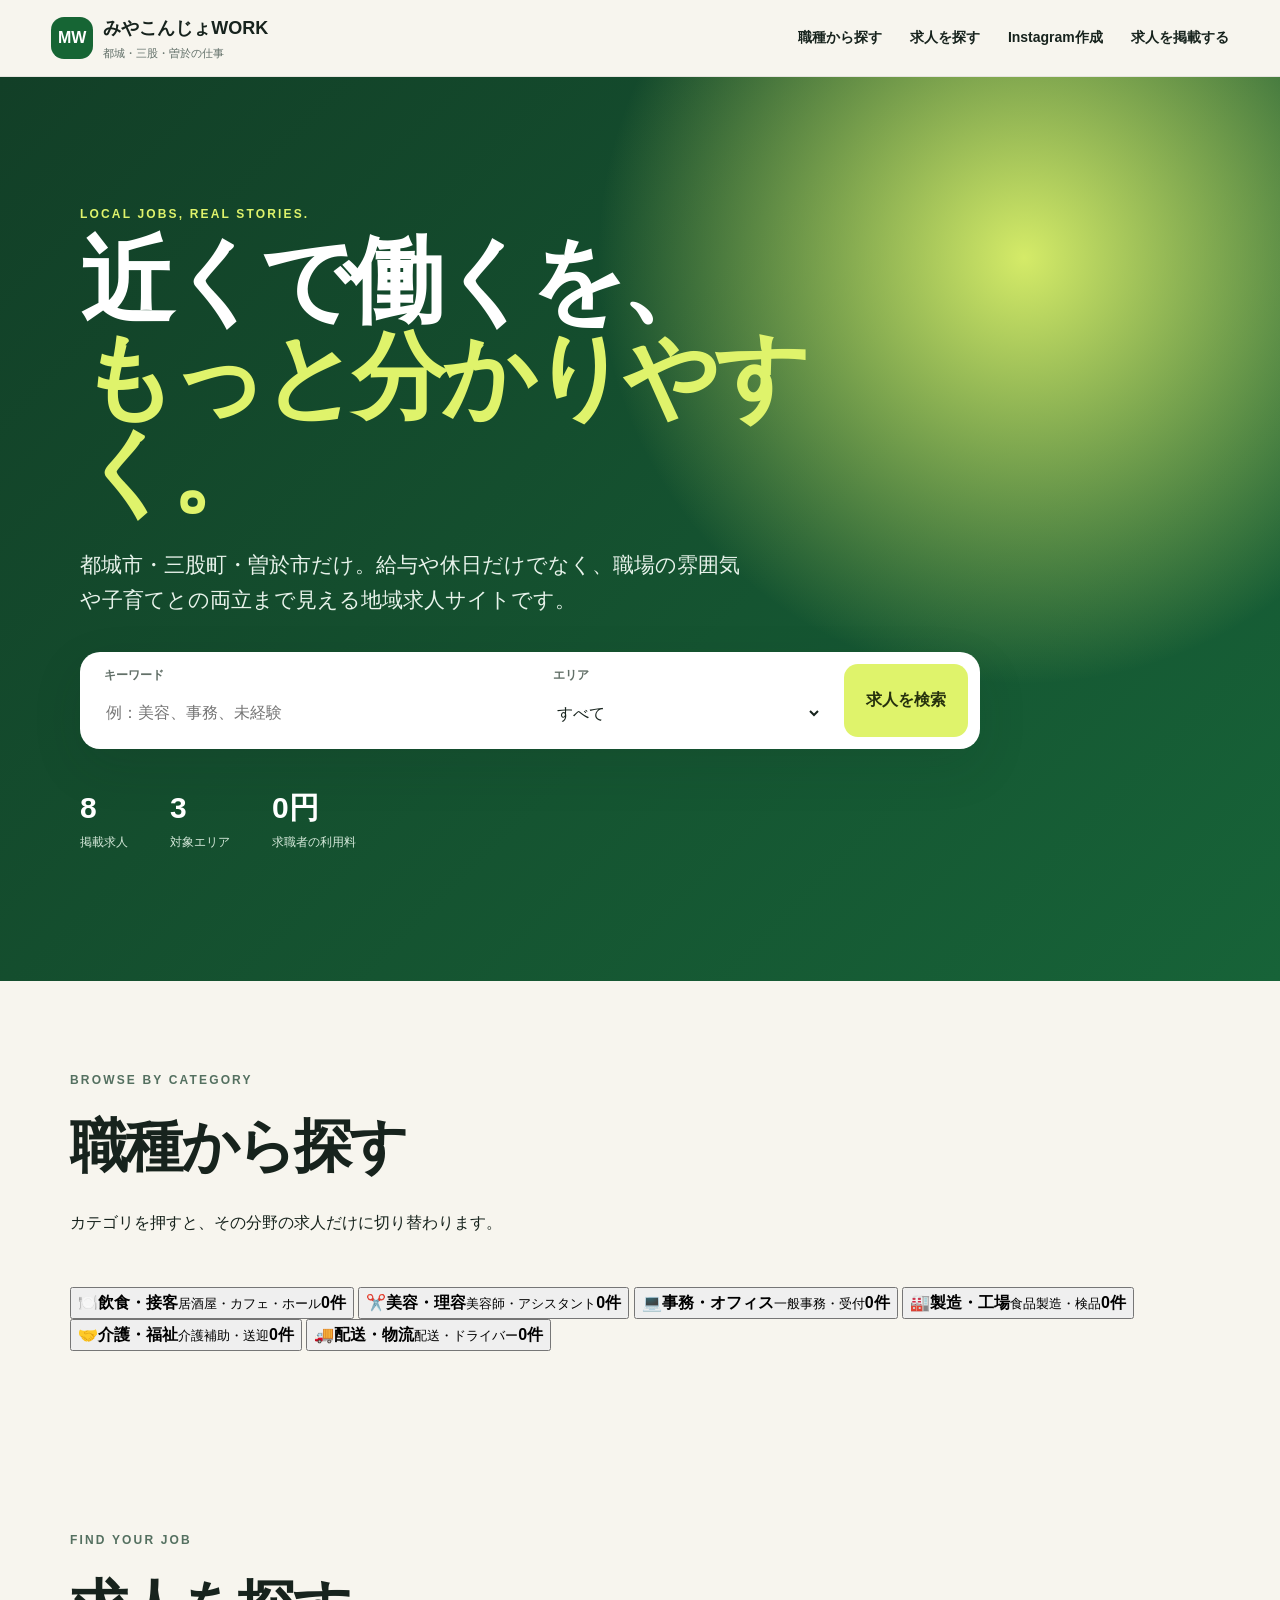
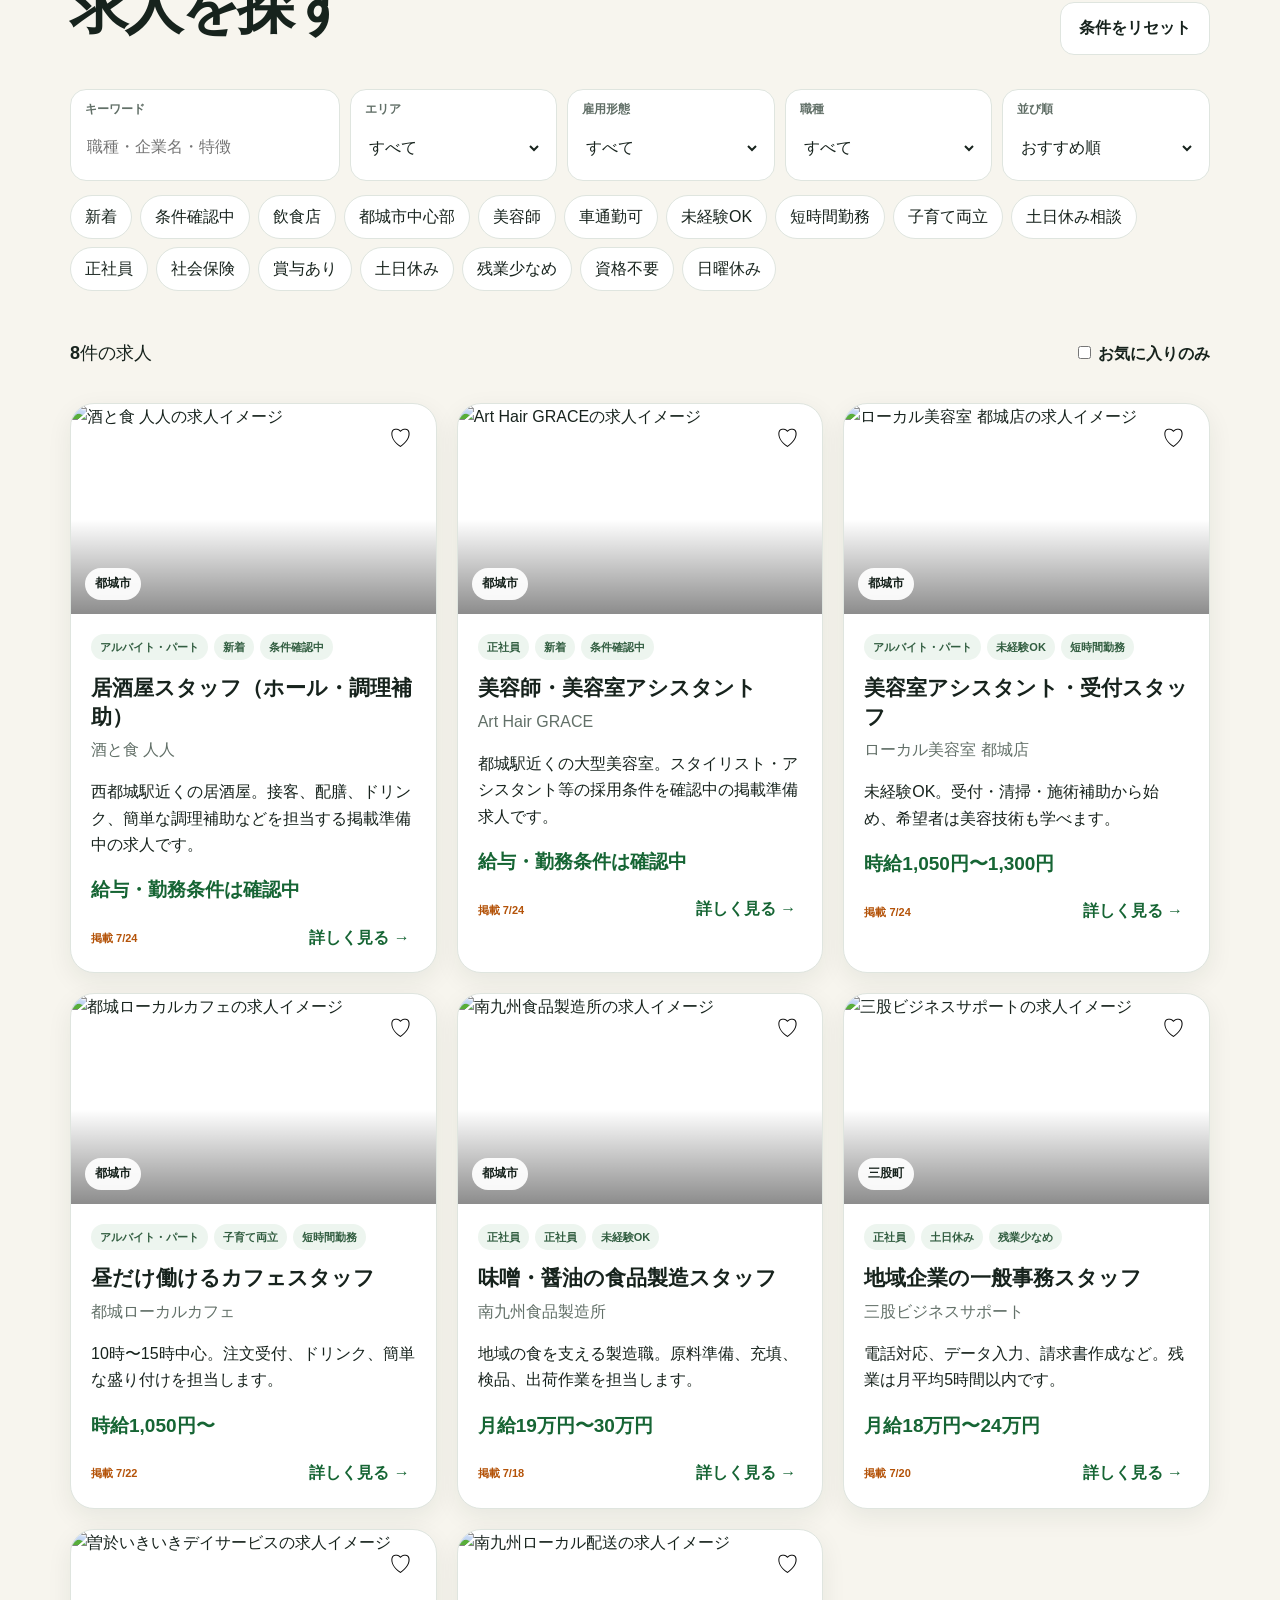
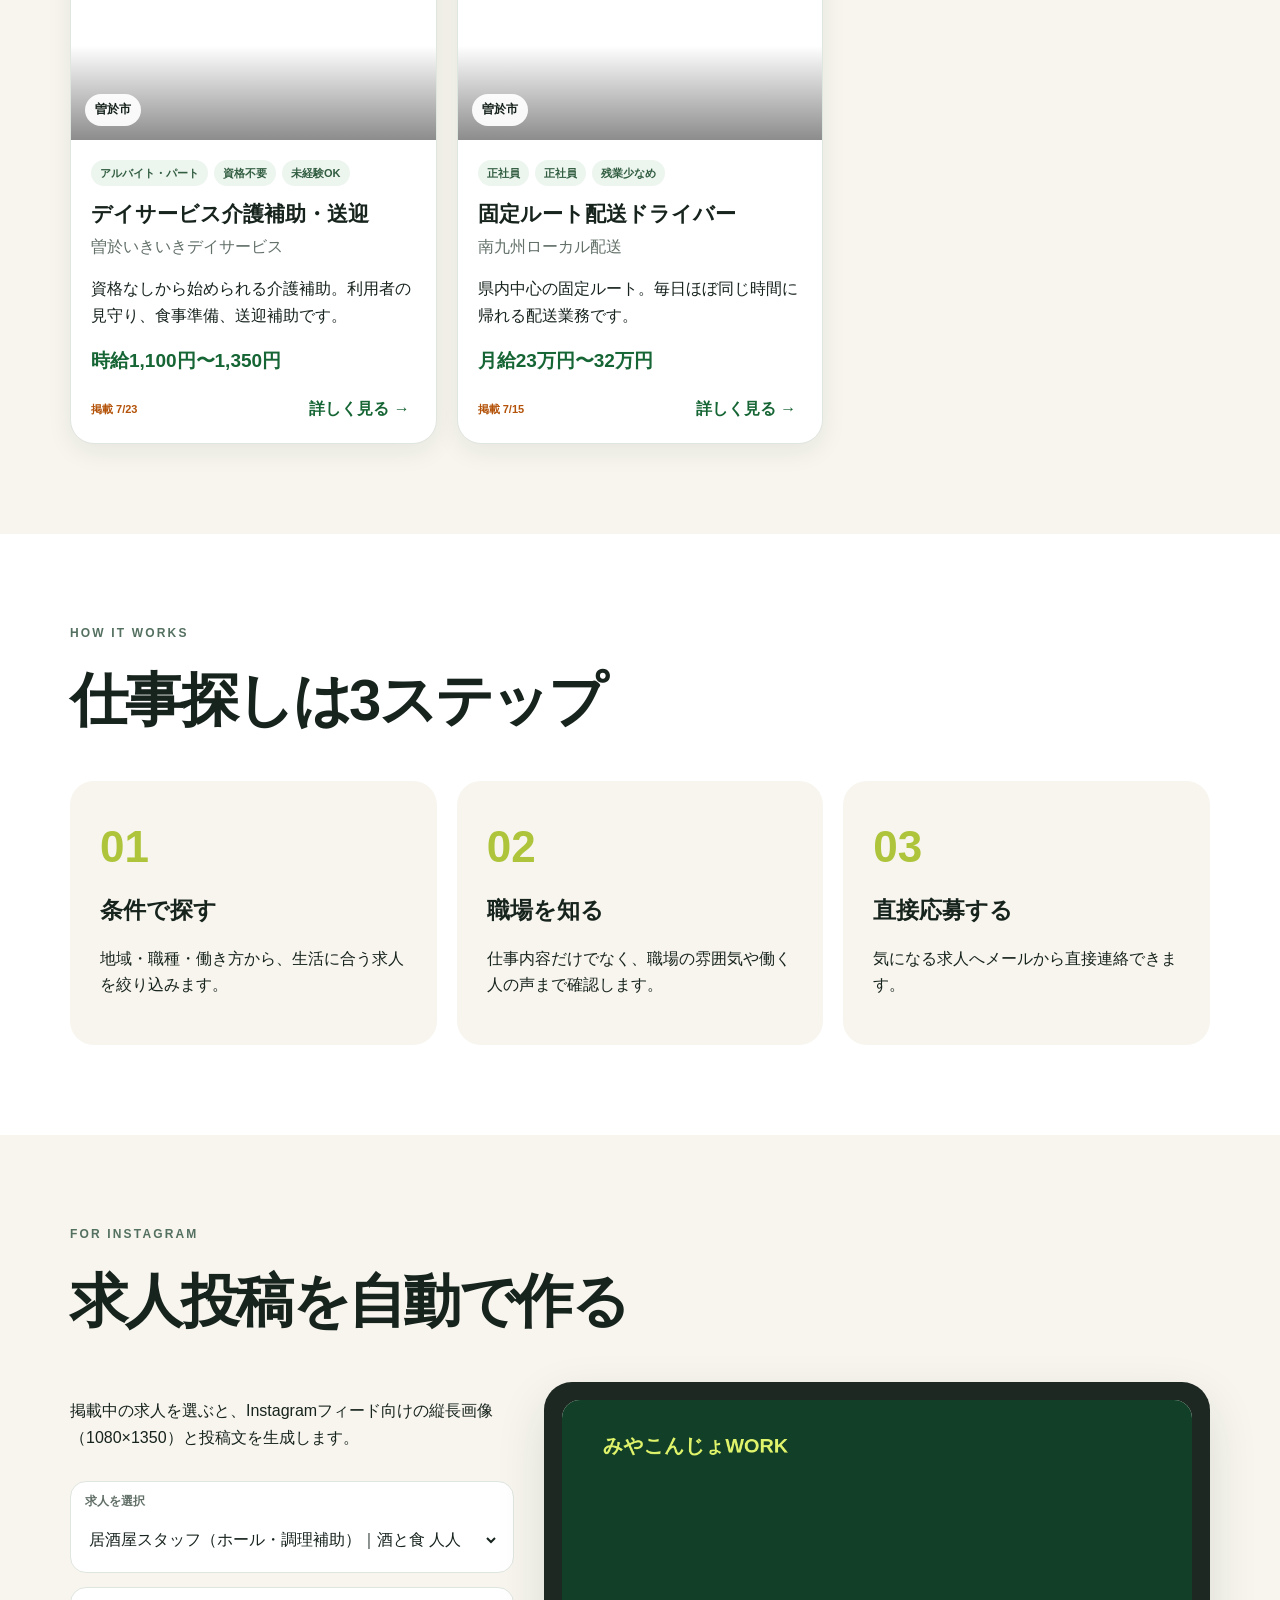
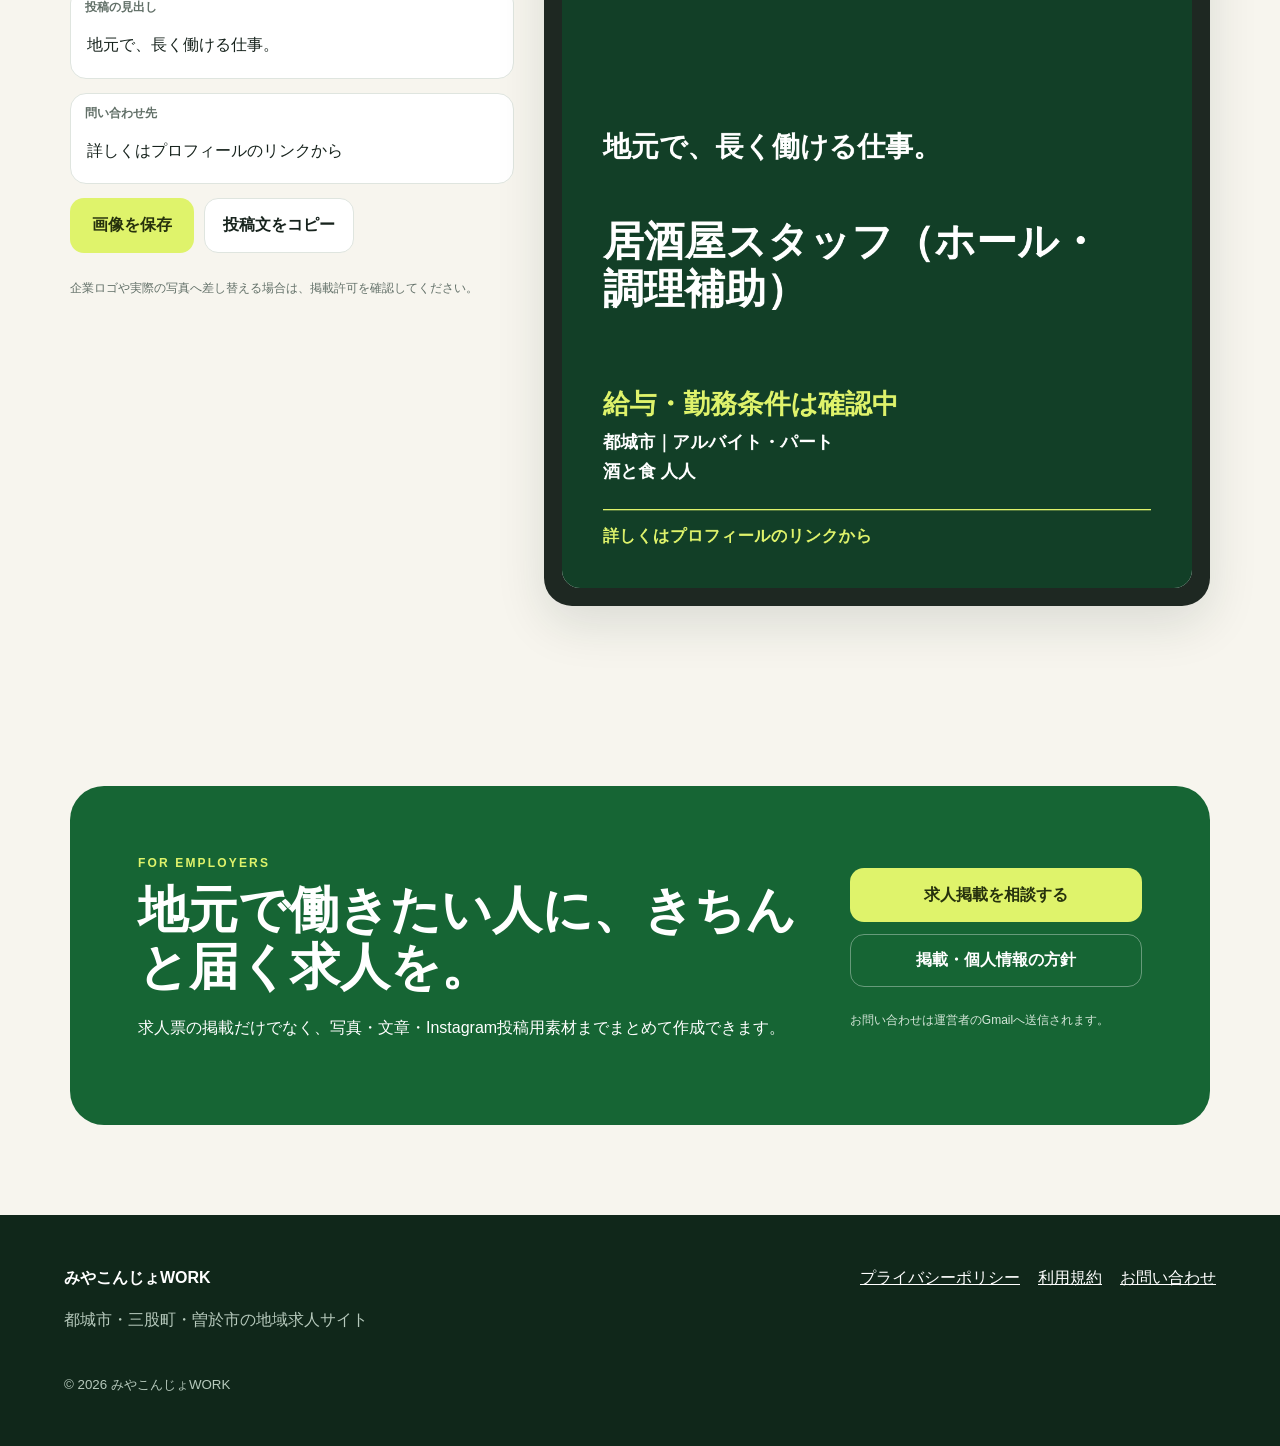
==== index.html @ 4464bd60 "職種別カテゴリ表示を追加" ====
<!doctype html>
<html lang="ja">
<head>
  <meta charset="utf-8">
  <meta name="viewport" content="width=device-width, initial-scale=1">
  <meta name="description" content="都城市・三股町・曽於市に特化した地域求人サイト。地元企業の仕事を、条件・雰囲気・働き方から探せます。">
  <title>みやこんじょWORK｜都城・三股・曽於の求人</title>
  <link rel="preconnect" href="https://images.unsplash.com">
  <link rel="stylesheet" href="style.css">
</head>
<body>
  <header class="site-header">
    <a class="brand" href="#top" aria-label="みやこんじょWORK ホーム"><span class="brand-mark">MW</span><span><strong>みやこんじょWORK</strong><small>都城・三股・曽於の仕事</small></span></a>
    <button class="nav-button" id="menuButton" aria-expanded="false" aria-controls="mainNav">メニュー</button>
    <nav id="mainNav" class="main-nav" aria-label="メインナビゲーション"><a href="#categories">職種から探す</a><a href="#jobs">求人を探す</a><a href="#instagram">Instagram作成</a><a href="#employers">求人を掲載する</a></nav>
  </header>

  <main id="top">
    <section class="hero"><div class="hero-inner"><p class="eyebrow">LOCAL JOBS, REAL STORIES.</p><h1>近くで働くを、<br><span>もっと分かりやすく。</span></h1><p class="hero-copy">都城市・三股町・曽於市だけ。給与や休日だけでなく、職場の雰囲気や子育てとの両立まで見える地域求人サイトです。</p><form class="hero-search" id="heroSearch"><label><span>キーワード</span><input id="heroKeyword" type="search" placeholder="例：美容、事務、未経験"></label><label><span>エリア</span><select id="heroArea"><option value="">すべて</option><option value="都城市">都城市</option><option value="三股町">三股町</option><option value="曽於市">曽於市</option></select></label><button type="submit">求人を検索</button></form><div class="hero-stats" aria-label="サイト情報"><div><strong id="jobCountHero">0</strong><span>掲載求人</span></div><div><strong>3</strong><span>対象エリア</span></div><div><strong>0円</strong><span>求職者の利用料</span></div></div></div></section>

    <section class="section category-section" id="categories">
      <div class="section-heading"><div><p class="eyebrow">BROWSE BY CATEGORY</p><h2>職種から探す</h2><p>カテゴリを押すと、その分野の求人だけに切り替わります。</p></div></div>
      <div class="category-grid" id="categoryCards">
        <button class="category-card" data-category="飲食・接客"><span class="category-icon">🍽️</span><strong>飲食・接客</strong><small>居酒屋・カフェ・ホール</small><b id="count-food">0件</b></button>
        <button class="category-card" data-category="美容・理容"><span class="category-icon">✂️</span><strong>美容・理容</strong><small>美容師・アシスタント</small><b id="count-beauty">0件</b></button>
        <button class="category-card" data-category="事務・オフィス"><span class="category-icon">💻</span><strong>事務・オフィス</strong><small>一般事務・受付</small><b id="count-office">0件</b></button>
        <button class="category-card" data-category="製造・工場"><span class="category-icon">🏭</span><strong>製造・工場</strong><small>食品製造・検品</small><b id="count-factory">0件</b></button>
        <button class="category-card" data-category="介護・福祉"><span class="category-icon">🤝</span><strong>介護・福祉</strong><small>介護補助・送迎</small><b id="count-care">0件</b></button>
        <button class="category-card" data-category="配送・物流"><span class="category-icon">🚚</span><strong>配送・物流</strong><small>配送・ドライバー</small><b id="count-delivery">0件</b></button>
      </div>
    </section>

    <section class="section jobs-section" id="jobs"><div class="section-heading"><div><p class="eyebrow">FIND YOUR JOB</p><h2>求人を探す</h2></div><button class="ghost-button" id="resetFilters">条件をリセット</button></div><div class="filters" aria-label="求人検索条件"><label><span>キーワード</span><input id="keywordFilter" type="search" placeholder="職種・企業名・特徴"></label><label><span>エリア</span><select id="areaFilter"><option value="">すべて</option><option>都城市</option><option>三股町</option><option>曽於市</option></select></label><label><span>雇用形態</span><select id="typeFilter"><option value="">すべて</option><option>正社員</option><option>アルバイト・パート</option><option>業務委託</option></select></label><label><span>職種</span><select id="categoryFilter"><option value="">すべて</option></select></label><label><span>並び順</span><select id="sortFilter"><option value="recommended">おすすめ順</option><option value="new">新着順</option><option value="salary">給与が高い順</option></select></label></div><div class="quick-filters" id="quickFilters" aria-label="特徴で絞り込む"></div><div class="result-bar"><p><strong id="resultCount">0</strong>件の求人</p><label class="favorite-only"><input id="favoriteOnly" type="checkbox"> お気に入りのみ</label></div><div class="job-grid" id="jobList"></div><div class="empty-state" id="emptyState" hidden><h3>条件に合う求人がありません</h3><p>条件を減らして、もう一度検索してください。</p></div></section>

    <section class="section guide-section" id="guide"><div class="section-heading"><div><p class="eyebrow">HOW IT WORKS</p><h2>仕事探しは3ステップ</h2></div></div><div class="steps"><article><span>01</span><h3>条件で探す</h3><p>地域・職種・働き方から、生活に合う求人を絞り込みます。</p></article><article><span>02</span><h3>職場を知る</h3><p>仕事内容だけでなく、職場の雰囲気や働く人の声まで確認します。</p></article><article><span>03</span><h3>直接応募する</h3><p>気になる求人へメールから直接連絡できます。</p></article></div></section>

    <section class="section instagram-section" id="instagram"><div class="section-heading"><div><p class="eyebrow">FOR INSTAGRAM</p><h2>求人投稿を自動で作る</h2></div></div><div class="instagram-app"><div class="instagram-controls"><p>掲載中の求人を選ぶと、Instagramフィード向けの縦長画像（1080×1350）と投稿文を生成します。</p><label><span>求人を選択</span><select id="instagramJob"></select></label><label><span>投稿の見出し</span><input id="instagramHeadline" maxlength="34" value="地元で、長く働ける仕事。"></label><label><span>問い合わせ先</span><input id="instagramContact" maxlength="40" value="詳しくはプロフィールのリンクから"></label><div class="button-row"><button id="downloadInstagram" class="primary-button">画像を保存</button><button id="copyCaption" class="secondary-button">投稿文をコピー</button></div><p class="small-note">企業ロゴや実際の写真へ差し替える場合は、掲載許可を確認してください。</p></div><div class="instagram-preview-wrap"><canvas id="instagramCanvas" width="1080" height="1350" aria-label="Instagram投稿画像のプレビュー"></canvas></div></div></section>

    <section class="section employer-section" id="employers"><div class="employer-card"><div><p class="eyebrow">FOR EMPLOYERS</p><h2>地元で働きたい人に、きちんと届く求人を。</h2><p>求人票の掲載だけでなく、写真・文章・Instagram投稿用素材までまとめて作成できます。</p></div><div class="employer-actions"><a class="primary-button" href="mailto:yosuke8110@gmail.com?subject=%E6%B1%82%E4%BA%BA%E6%8E%B2%E8%BC%89%E3%81%AB%E3%81%A4%E3%81%84%E3%81%A6">求人掲載を相談する</a><a class="secondary-button" href="privacy.html">掲載・個人情報の方針</a><p class="small-note">お問い合わせは運営者のGmailへ送信されます。</p></div></div></section>
  </main>

  <footer class="site-footer"><div><strong>みやこんじょWORK</strong><p>都城市・三股町・曽於市の地域求人サイト</p></div><nav><a href="privacy.html">プライバシーポリシー</a><a href="terms.html">利用規約</a><a href="mailto:yosuke8110@gmail.com">お問い合わせ</a></nav><small>© 2026 みやこんじょWORK</small></footer>
  <dialog id="jobDialog" class="job-dialog"><div id="jobDialogContent"></div><button id="closeDialog" class="dialog-close" aria-label="閉じる">×</button></dialog><div class="toast" id="toast" role="status" aria-live="polite"></div>
  <script src="script.js"></script><script src="contact.js"></script><script src="categories.js"></script>
</body>
</html>
---- style.css ----
:root{--ink:#17231d;--muted:#627068;--green:#166534;--lime:#dff36b;--cream:#f7f5ee;--white:#fff;--line:#dfe5df;--shadow:0 18px 50px rgba(20,45,32,.12);--radius:24px}*{box-sizing:border-box}html{scroll-behavior:smooth}body{margin:0;font-family:-apple-system,BlinkMacSystemFont,"Hiragino Kaku Gothic ProN","Yu Gothic",Meiryo,sans-serif;color:var(--ink);background:var(--cream);line-height:1.65}button,input,select{font:inherit}button,a{touch-action:manipulation}.site-header{position:sticky;top:0;z-index:50;display:flex;align-items:center;justify-content:space-between;padding:14px clamp(18px,4vw,52px);background:rgba(247,245,238,.94);backdrop-filter:blur(14px);border-bottom:1px solid rgba(23,35,29,.08)}.brand{display:flex;gap:10px;align-items:center;color:var(--ink);text-decoration:none}.brand-mark{display:grid;place-items:center;width:42px;height:42px;border-radius:13px;background:var(--green);color:#fff;font-weight:900}.brand strong,.brand small{display:block}.brand strong{font-size:18px}.brand small{font-size:11px;color:var(--muted)}.main-nav{display:flex;gap:28px}.main-nav a{color:var(--ink);font-size:14px;font-weight:800;text-decoration:none}.nav-button{display:none;border:1px solid var(--line);border-radius:12px;background:#fff;padding:8px 12px}.hero{background:radial-gradient(circle at 80% 20%,rgba(223,243,107,.95),transparent 34%),linear-gradient(135deg,#123f27,#176338);color:#fff;padding:clamp(68px,10vw,132px) 20px}.hero-inner{max-width:1120px;margin:auto}.eyebrow{margin:0 0 8px;font-size:12px;font-weight:900;letter-spacing:.18em;color:#547060}.hero .eyebrow{color:var(--lime)}.hero h1{max-width:820px;margin:0;font-size:clamp(44px,8vw,94px);line-height:1.02;letter-spacing:-.055em}.hero h1 span{color:var(--lime)}.hero-copy{max-width:680px;margin:28px 0 34px;font-size:clamp(16px,2vw,21px);color:#e8f3eb}.hero-search{display:grid;grid-template-columns:1.2fr .8fr auto;gap:10px;max-width:900px;padding:12px;background:#fff;border-radius:20px;box-shadow:var(--shadow)}label span{display:block;margin-bottom:6px;font-size:12px;font-weight:900;color:var(--muted)}.hero-search label{padding:2px 12px}.hero-search input,.hero-search select,.filters input,.filters select,.instagram-controls input,.instagram-controls select{width:100%;min-height:44px;border:0;background:transparent;color:var(--ink);outline:none}.hero-search button,.primary-button{display:inline-flex;align-items:center;justify-content:center;border:0;border-radius:14px;background:var(--lime);color:#26310d;padding:14px 22px;font-weight:900;text-decoration:none;cursor:pointer}.hero-stats{display:flex;gap:42px;margin-top:34px}.hero-stats div{display:flex;flex-direction:column}.hero-stats strong{font-size:30px}.hero-stats span{font-size:12px;color:#d5e9da}.section{max-width:1180px;margin:auto;padding:90px 20px}.section-heading{display:flex;align-items:end;justify-content:space-between;gap:20px;margin-bottom:34px}.section-heading h2{margin:0;font-size:clamp(34px,5vw,58px);letter-spacing:-.045em}.ghost-button,.secondary-button{display:inline-flex;align-items:center;justify-content:center;border:1px solid var(--line);border-radius:14px;background:#fff;color:var(--ink);padding:12px 18px;font-weight:800;text-decoration:none;cursor:pointer}.filters{display:grid;grid-template-columns:1.3fr repeat(4,1fr);gap:10px;margin-bottom:14px}.filters label,.instagram-controls label{background:#fff;border:1px solid var(--line);border-radius:16px;padding:10px 14px}.quick-filters{display:flex;flex-wrap:wrap;gap:8px;margin-bottom:30px}.chip{border:1px solid var(--line);border-radius:999px;background:#fff;padding:8px 14px;color:var(--ink);cursor:pointer}.chip.active{background:var(--green);border-color:var(--green);color:#fff}.result-bar{display:flex;justify-content:space-between;align-items:center;margin:16px 0}.result-bar p{font-size:18px}.favorite-only{font-weight:700}.job-grid{display:grid;grid-template-columns:repeat(3,minmax(0,1fr));gap:20px}.job-card{overflow:hidden;background:#fff;border:1px solid var(--line);border-radius:var(--radius);box-shadow:0 8px 26px rgba(20,45,32,.07);transition:transform .2s ease,box-shadow .2s ease}.job-card:hover{transform:translateY(-4px);box-shadow:var(--shadow)}.job-card-image{position:relative;height:210px;overflow:hidden}.job-card-image img{width:100%;height:100%;object-fit:cover}.job-card-image::after{content:"";position:absolute;inset:0;background:linear-gradient(transparent 55%,rgba(0,0,0,.45))}.area-badge{position:absolute;left:14px;bottom:14px;z-index:2;background:rgba(255,255,255,.93);border-radius:999px;padding:6px 10px;font-size:12px;font-weight:900}.favorite-button{position:absolute;right:14px;top:14px;z-index:2;display:grid;place-items:center;width:42px;height:42px;border:0;border-radius:50%;background:#fff;font-size:23px;cursor:pointer}.favorite-button.active{color:#dc2626}.job-card-body{padding:20px}.job-meta{display:flex;flex-wrap:wrap;gap:6px}.tag{border-radius:999px;background:#edf5ef;padding:4px 9px;font-size:11px;font-weight:800;color:#315d40}.job-card h3{margin:14px 0 6px;font-size:21px;line-height:1.35}.company{margin:0 0 15px;color:var(--muted)}.salary{font-size:19px;font-weight:900;color:var(--green)}.job-card-footer{display:flex;align-items:center;justify-content:space-between;margin-top:18px}.detail-button{border:0;background:transparent;color:var(--green);font-weight:900;cursor:pointer}.new-label{font-size:11px;color:#b45309;font-weight:900}.empty-state{text-align:center;padding:70px 20px;background:#fff;border-radius:var(--radius)}.guide-section{max-width:none;background:#fff}.guide-section>.section-heading,.steps{max-width:1140px;margin-left:auto;margin-right:auto}.steps{display:grid;grid-template-columns:repeat(3,1fr);gap:20px}.steps article{padding:30px;border-radius:var(--radius);background:var(--cream)}.steps span{font-size:44px;font-weight:900;color:#aec43b}.steps h3{margin:8px 0;font-size:23px}.instagram-app{display:grid;grid-template-columns:.8fr 1.2fr;gap:30px;align-items:start}.instagram-controls{display:grid;gap:14px}.button-row{display:flex;gap:10px;flex-wrap:wrap}.small-note{font-size:12px;color:var(--muted)}.instagram-preview-wrap{border-radius:28px;background:#1e2822;padding:18px;box-shadow:var(--shadow)}#instagramCanvas{display:block;width:100%;height:auto;border-radius:18px;background:#fff}.employer-card{display:grid;grid-template-columns:1.4fr .6fr;gap:30px;padding:clamp(30px,6vw,68px);border-radius:34px;background:var(--green);color:#fff}.employer-card h2{margin:0 0 18px;font-size:clamp(30px,4vw,50px);line-height:1.15}.employer-card .eyebrow{color:var(--lime)}.employer-actions{display:flex;flex-direction:column;gap:12px;justify-content:center}.employer-actions .secondary-button{background:transparent;color:#fff;border-color:rgba(255,255,255,.35)}.employer-actions .small-note{color:#d6e7da}.site-footer{display:grid;grid-template-columns:1fr auto;gap:24px;padding:50px clamp(20px,5vw,70px);background:#10271a;color:#fff}.site-footer p,.site-footer small{color:#b6c9bc}.site-footer nav{display:flex;flex-wrap:wrap;gap:18px}.site-footer a{color:#fff}.site-footer small{grid-column:1/-1}.job-dialog{width:min(760px,calc(100% - 24px));max-height:90vh;border:0;border-radius:26px;padding:0;box-shadow:0 30px 90px rgba(0,0,0,.35)}.job-dialog::backdrop{background:rgba(3,16,9,.72);backdrop-filter:blur(4px)}.dialog-close{position:sticky;float:right;right:14px;bottom:14px;width:48px;height:48px;border:0;border-radius:50%;background:var(--ink);color:#fff;font-size:28px;cursor:pointer}.dialog-hero{height:300px}.dialog-hero img{width:100%;height:100%;object-fit:cover}.dialog-body{padding:28px}.dialog-body h2{margin:8px 0;font-size:34px;line-height:1.2}.dialog-summary{font-size:18px}.detail-grid{display:grid;grid-template-columns:repeat(2,1fr);gap:12px;margin:24px 0}.detail-grid div{padding:15px;border-radius:14px;background:var(--cream)}.detail-grid strong,.detail-grid span{display:block}.detail-grid span{color:var(--muted)}.apply-box{margin-top:26px;padding:20px;border-radius:18px;background:#edf8ef}.apply-actions{display:flex;gap:10px;flex-wrap:wrap;margin-top:14px}.toast{position:fixed;left:50%;bottom:24px;z-index:100;transform:translate(-50%,120px);padding:12px 18px;border-radius:999px;background:#17231d;color:#fff;opacity:0;transition:.25s}.toast.show{transform:translate(-50%,0);opacity:1}@media(max-width:900px){.main-nav{display:none;position:absolute;right:16px;top:66px;flex-direction:column;gap:0;padding:10px;background:#fff;border:1px solid var(--line);border-radius:16px;box-shadow:var(--shadow)}.main-nav.open{display:flex}.main-nav a{padding:10px 14px}.nav-button{display:block}.hero-search{grid-template-columns:1fr}.filters{grid-template-columns:repeat(2,1fr)}.job-grid{grid-template-columns:repeat(2,1fr)}.instagram-app,.employer-card{grid-template-columns:1fr}}@media(max-width:620px){.hero{padding-top:72px}.hero-stats{gap:20px}.hero-stats strong{font-size:24px}.section{padding:68px 16px}.filters,.job-grid,.steps{grid-template-columns:1fr}.section-heading{align-items:start;flex-direction:column}.job-card-image{height:230px}.site-footer{grid-template-columns:1fr}.detail-grid{grid-template-columns:1fr}.dialog-hero{height:230px}.dialog-body{padding:22px}.dialog-body h2{font-size:27px}}
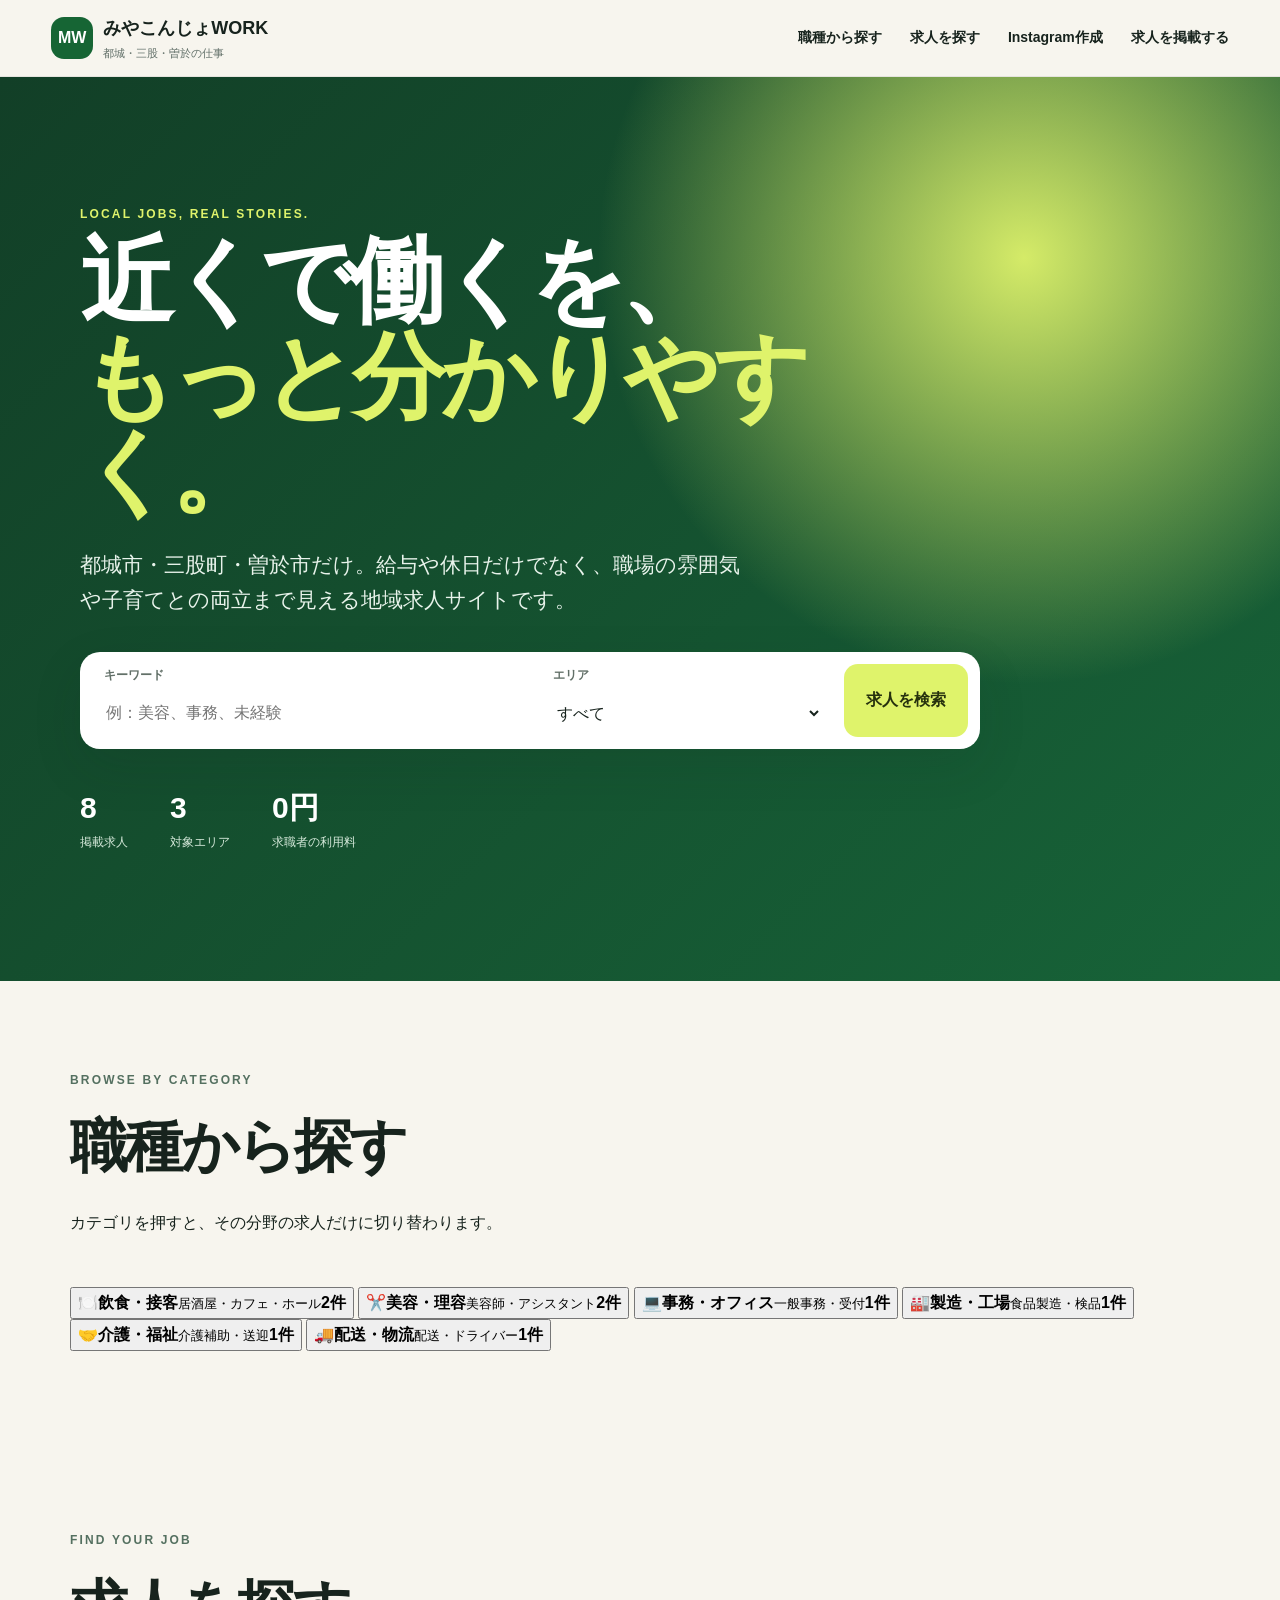
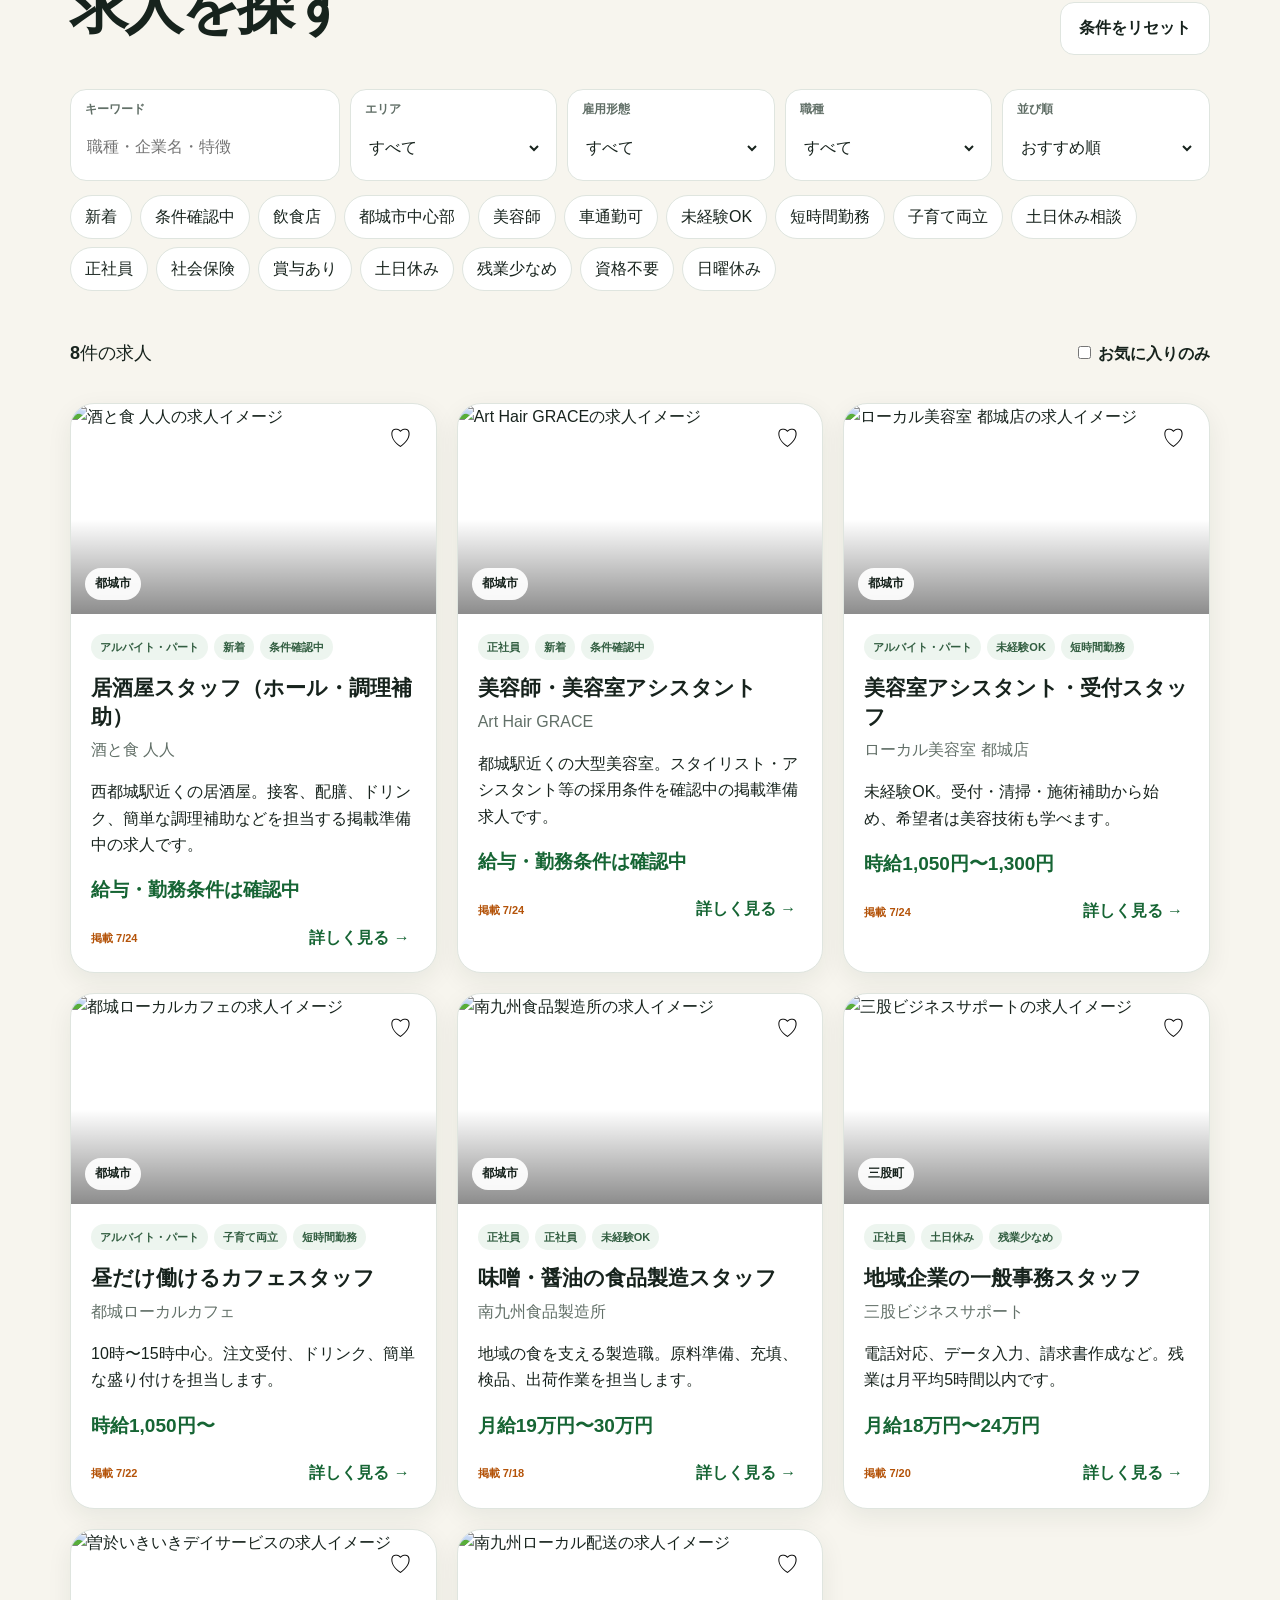
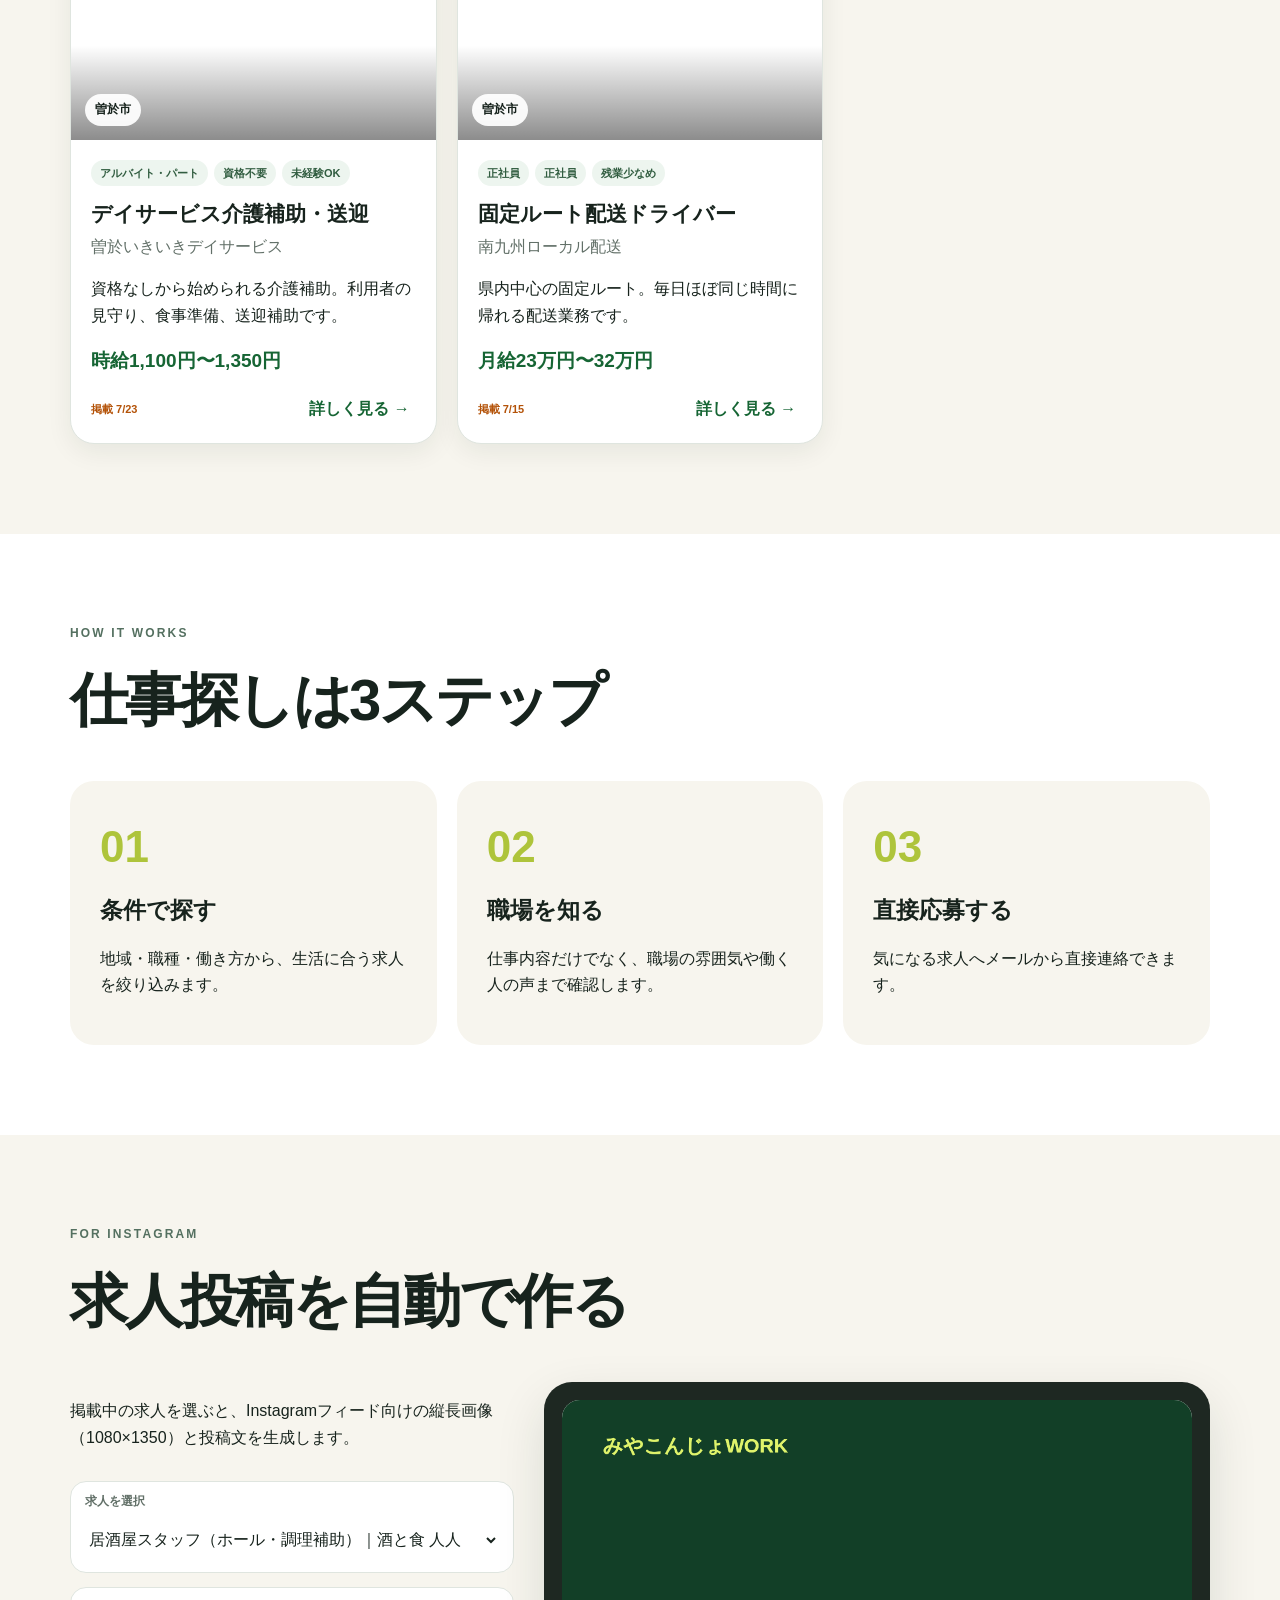
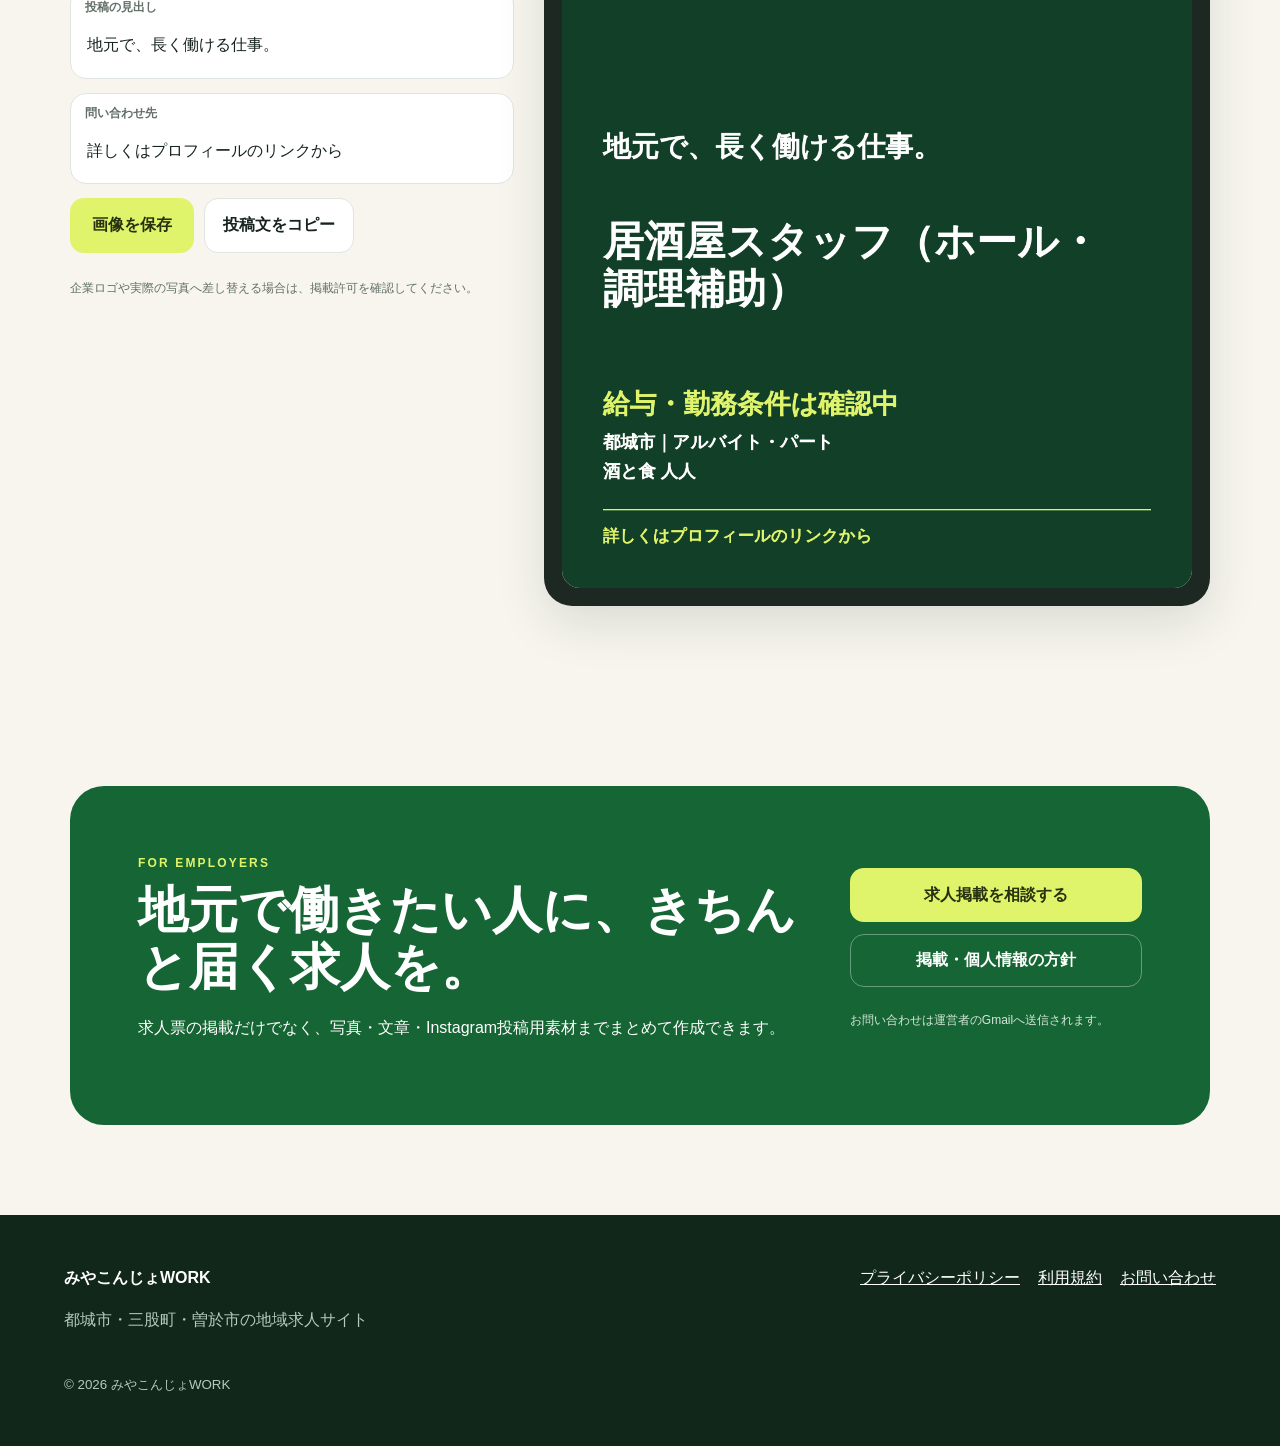
==== commit 7cdc8fc1: "実店舗写真の読み込みを追加" ====
--- a/index.html
+++ b/index.html
@@ -41,6 +41,6 @@
 
   <footer class="site-footer"><div><strong>みやこんじょWORK</strong><p>都城市・三股町・曽於市の地域求人サイト</p></div><nav><a href="privacy.html">プライバシーポリシー</a><a href="terms.html">利用規約</a><a href="mailto:yosuke8110@gmail.com">お問い合わせ</a></nav><small>© 2026 みやこんじょWORK</small></footer>
   <dialog id="jobDialog" class="job-dialog"><div id="jobDialogContent"></div><button id="closeDialog" class="dialog-close" aria-label="閉じる">×</button></dialog><div class="toast" id="toast" role="status" aria-live="polite"></div>
-  <script src="script.js"></script><script src="contact.js"></script><script src="categories.js"></script>
+  <script src="script.js"></script><script src="contact.js"></script><script src="store-images.js"></script><script src="categories.js"></script>
 </body>
 </html>
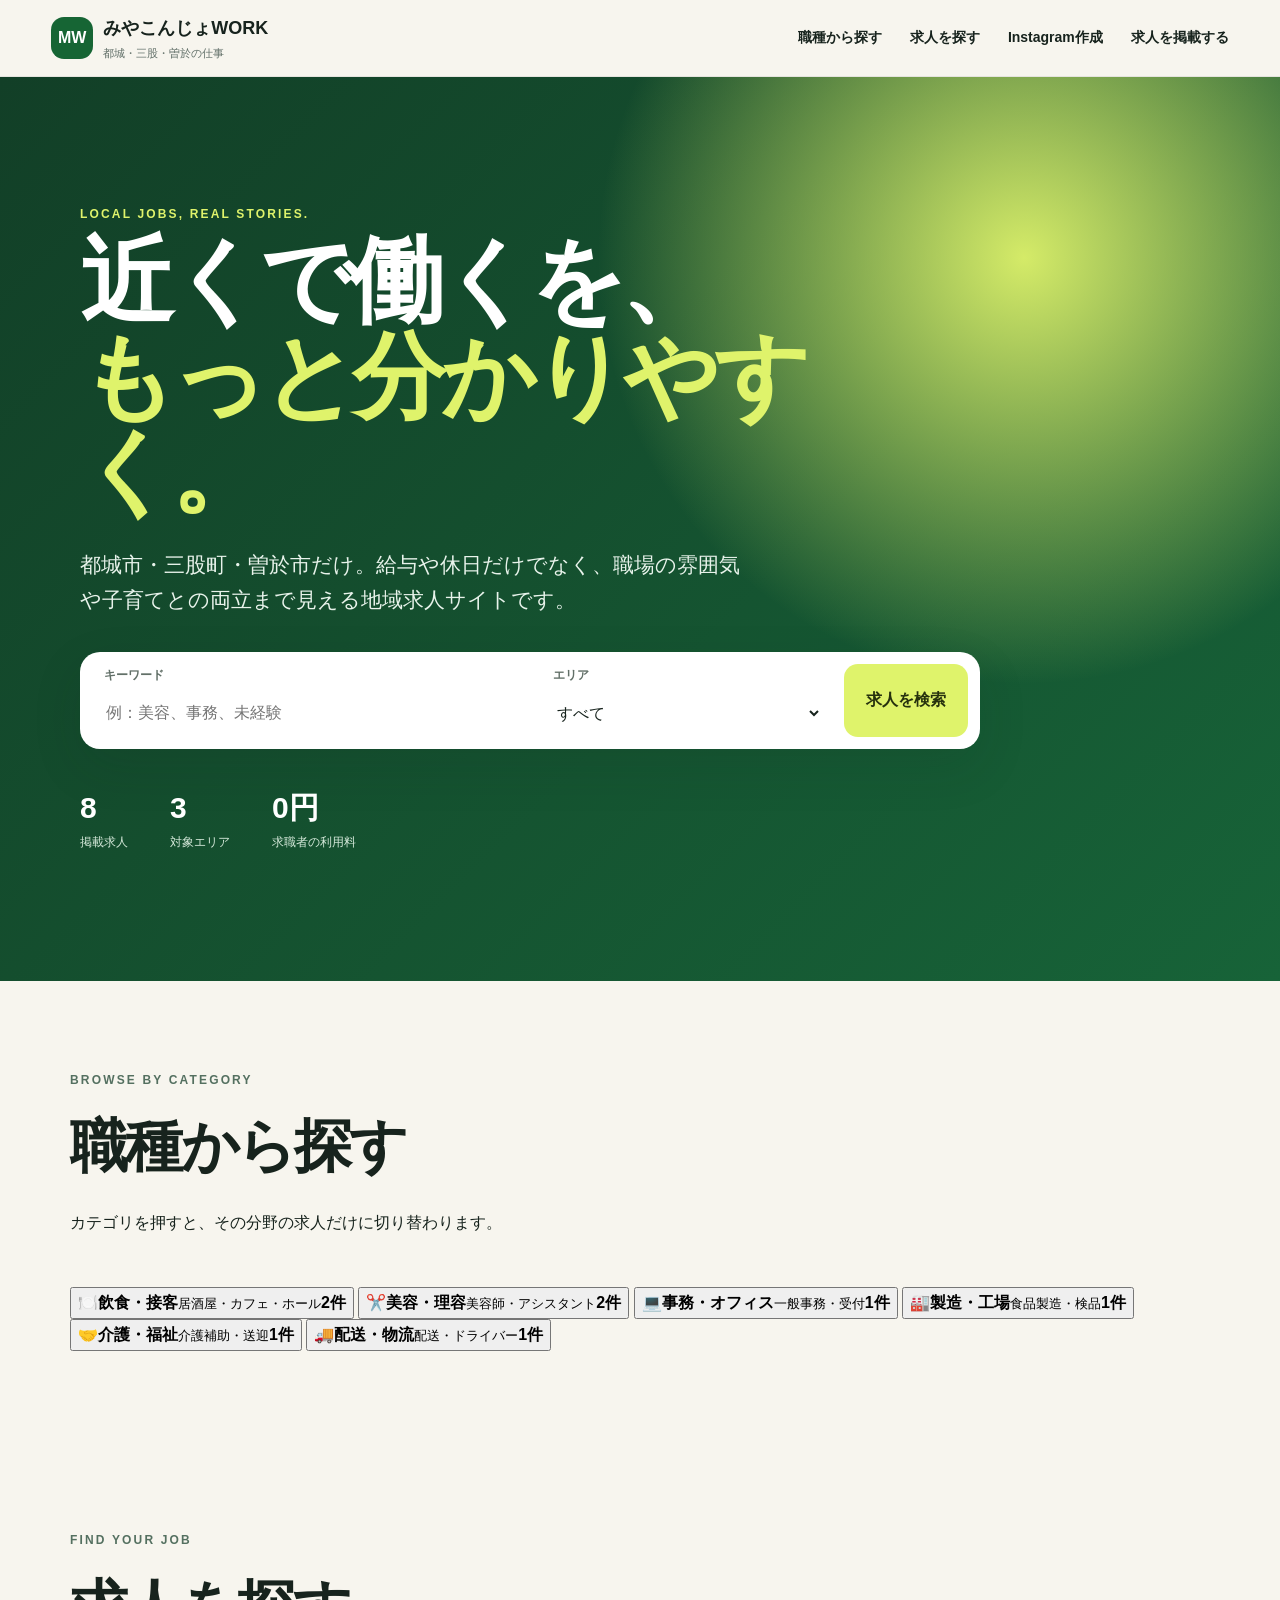
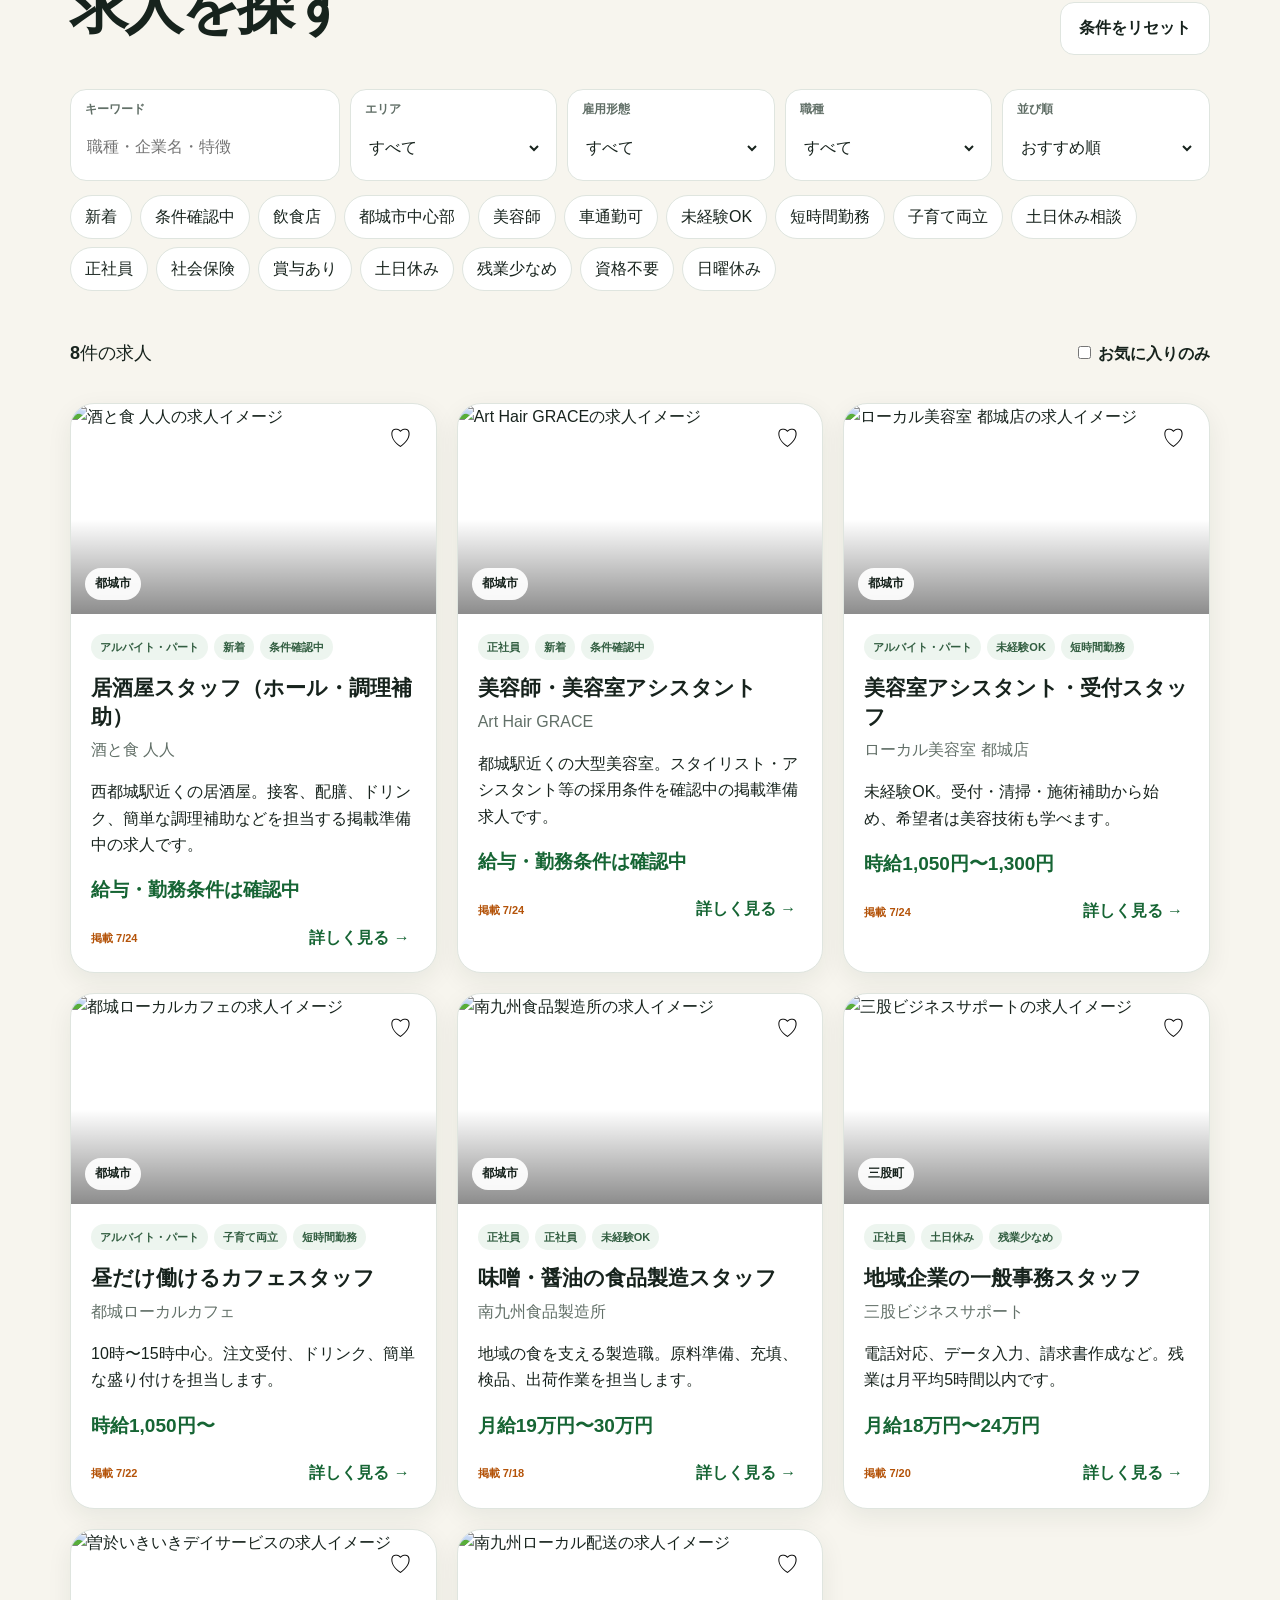
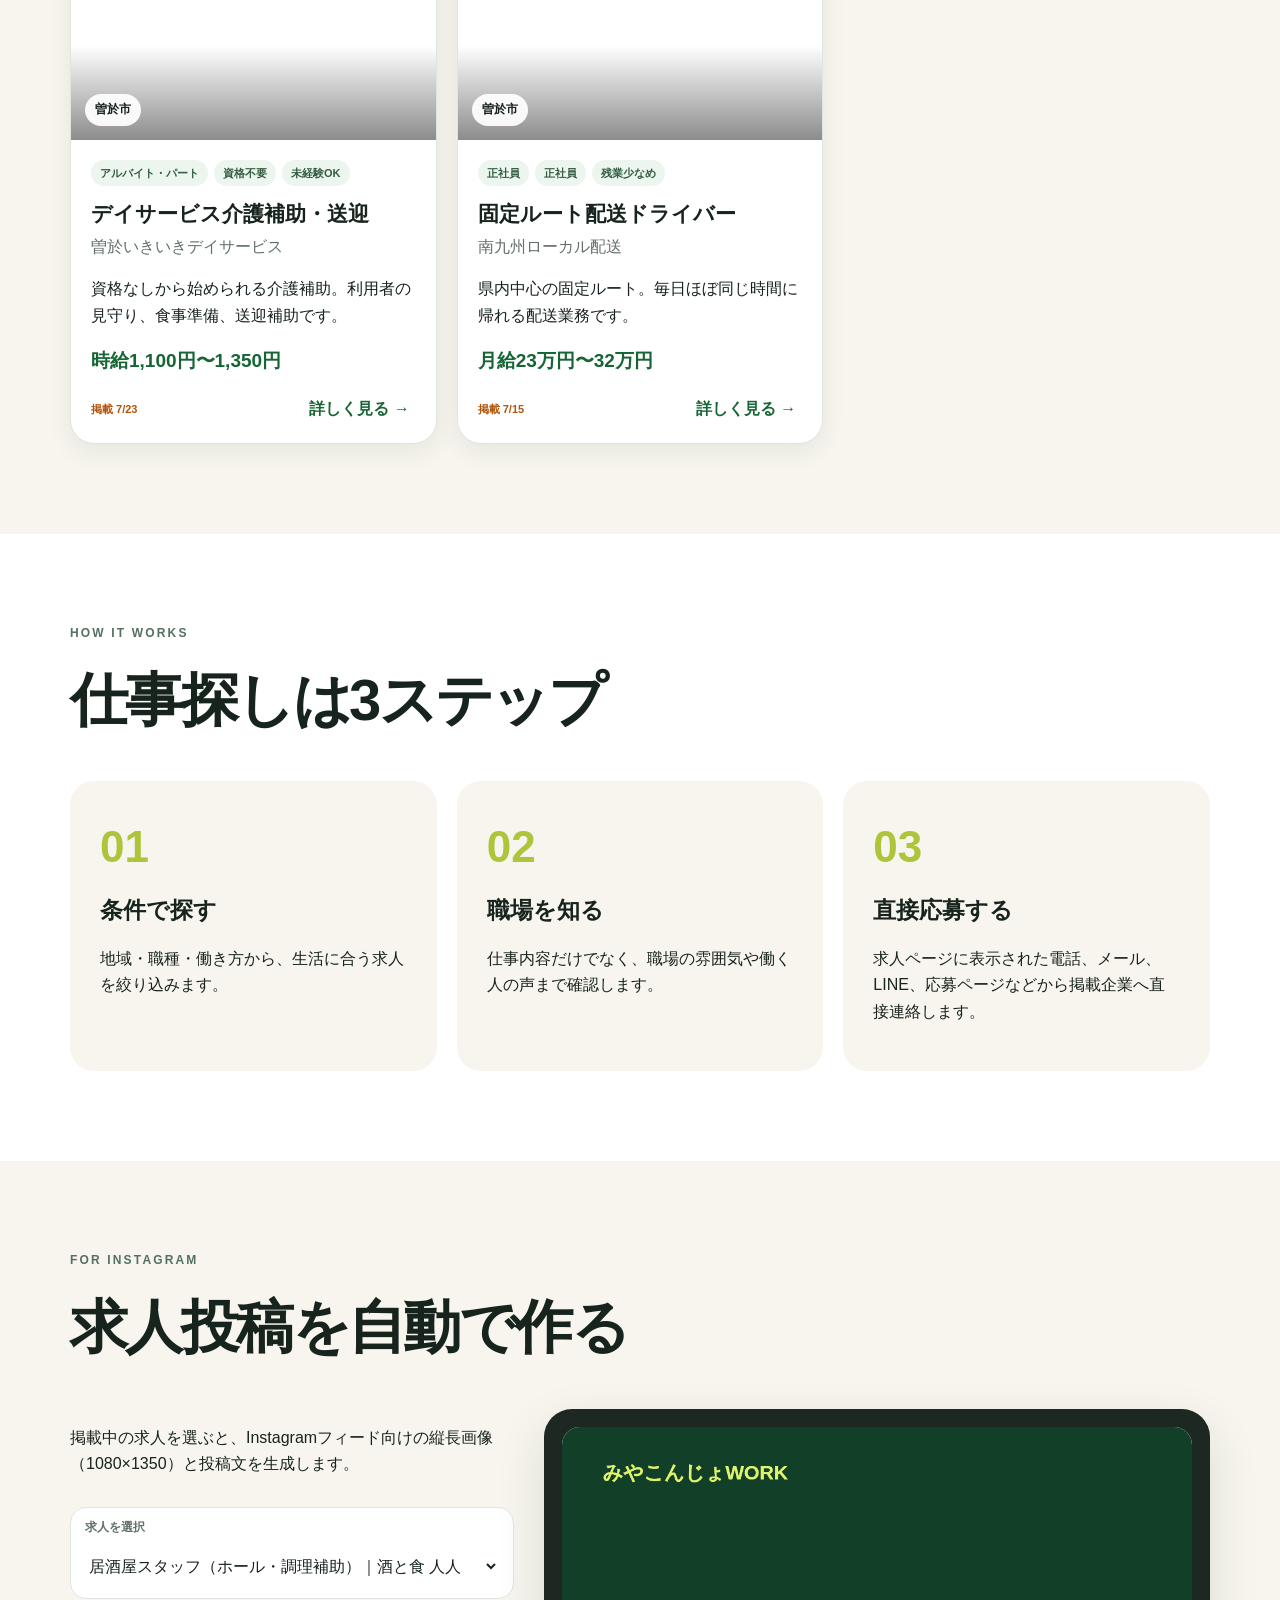
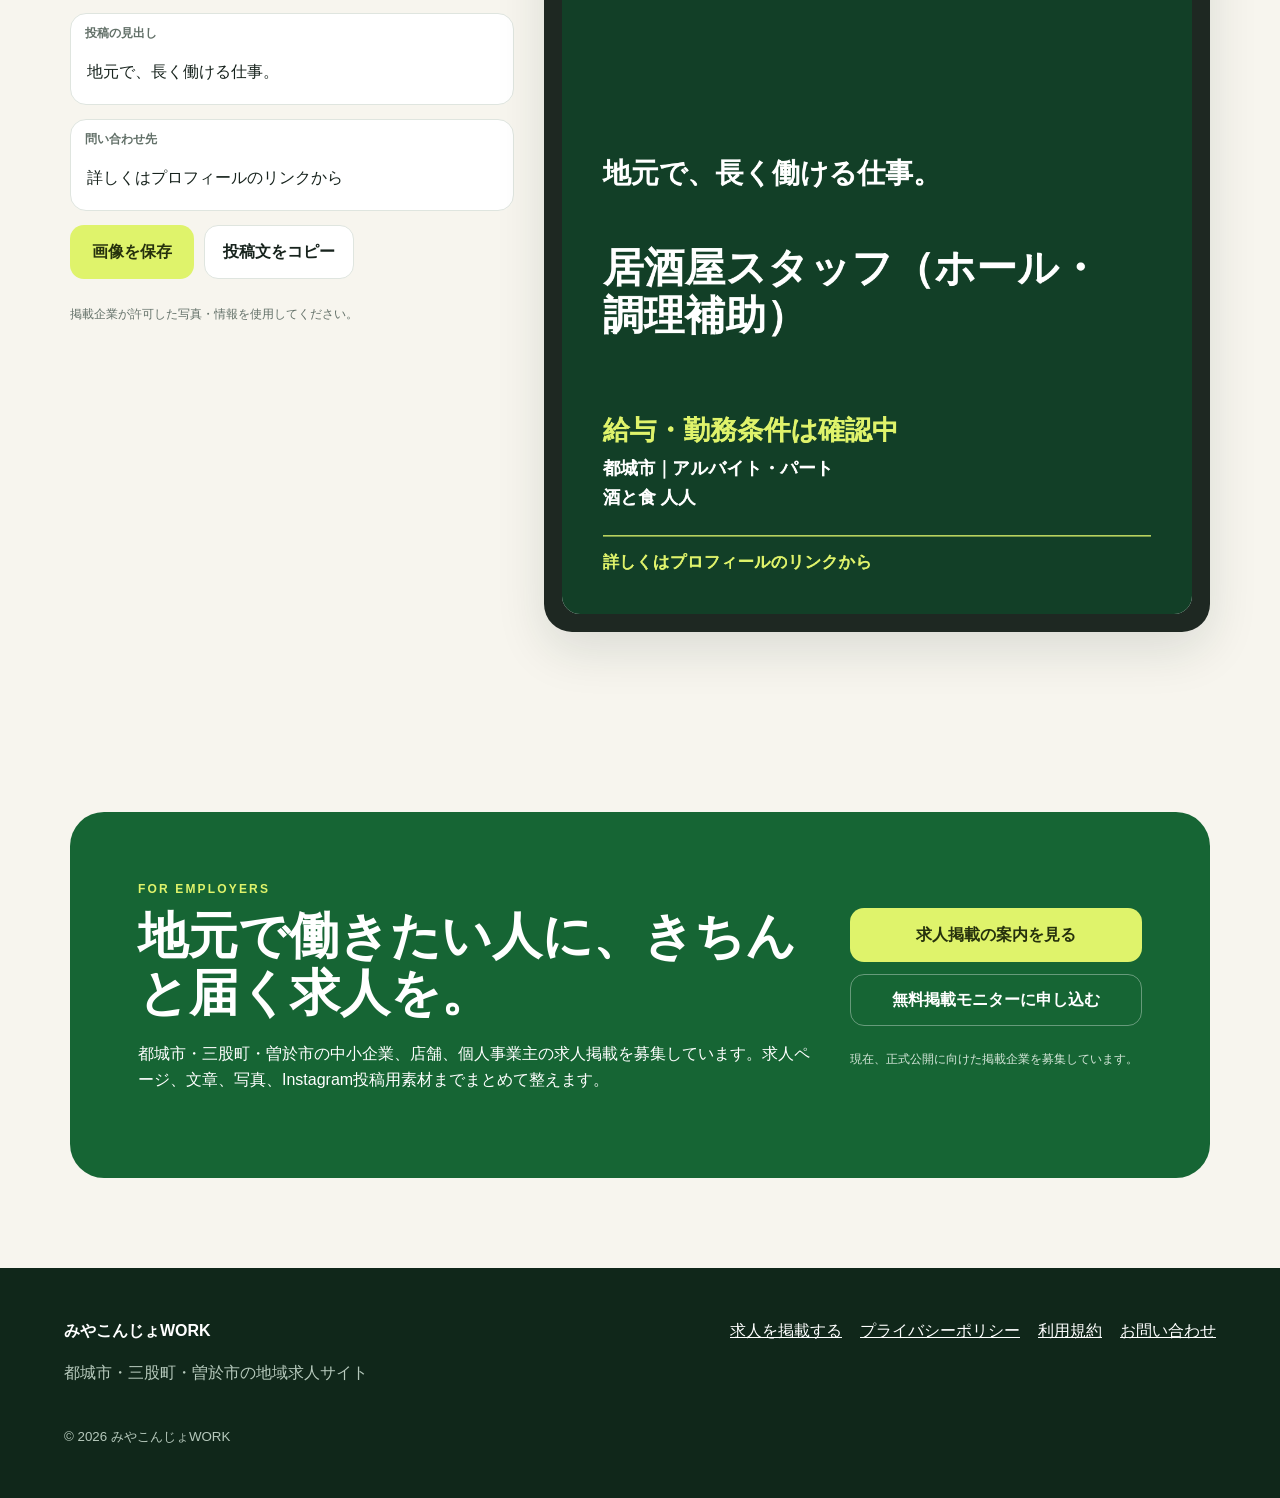
==== commit 9400c5cd: "求人掲載募集導線を完成" ====
--- a/index.html
+++ b/index.html
@@ -12,7 +12,7 @@
   <header class="site-header">
     <a class="brand" href="#top" aria-label="みやこんじょWORK ホーム"><span class="brand-mark">MW</span><span><strong>みやこんじょWORK</strong><small>都城・三股・曽於の仕事</small></span></a>
     <button class="nav-button" id="menuButton" aria-expanded="false" aria-controls="mainNav">メニュー</button>
-    <nav id="mainNav" class="main-nav" aria-label="メインナビゲーション"><a href="#categories">職種から探す</a><a href="#jobs">求人を探す</a><a href="#instagram">Instagram作成</a><a href="#employers">求人を掲載する</a></nav>
+    <nav id="mainNav" class="main-nav" aria-label="メインナビゲーション"><a href="#categories">職種から探す</a><a href="#jobs">求人を探す</a><a href="#instagram">Instagram作成</a><a href="employers.html">求人を掲載する</a></nav>
   </header>
 
   <main id="top">
@@ -32,14 +32,14 @@
 
     <section class="section jobs-section" id="jobs"><div class="section-heading"><div><p class="eyebrow">FIND YOUR JOB</p><h2>求人を探す</h2></div><button class="ghost-button" id="resetFilters">条件をリセット</button></div><div class="filters" aria-label="求人検索条件"><label><span>キーワード</span><input id="keywordFilter" type="search" placeholder="職種・企業名・特徴"></label><label><span>エリア</span><select id="areaFilter"><option value="">すべて</option><option>都城市</option><option>三股町</option><option>曽於市</option></select></label><label><span>雇用形態</span><select id="typeFilter"><option value="">すべて</option><option>正社員</option><option>アルバイト・パート</option><option>業務委託</option></select></label><label><span>職種</span><select id="categoryFilter"><option value="">すべて</option></select></label><label><span>並び順</span><select id="sortFilter"><option value="recommended">おすすめ順</option><option value="new">新着順</option><option value="salary">給与が高い順</option></select></label></div><div class="quick-filters" id="quickFilters" aria-label="特徴で絞り込む"></div><div class="result-bar"><p><strong id="resultCount">0</strong>件の求人</p><label class="favorite-only"><input id="favoriteOnly" type="checkbox"> お気に入りのみ</label></div><div class="job-grid" id="jobList"></div><div class="empty-state" id="emptyState" hidden><h3>条件に合う求人がありません</h3><p>条件を減らして、もう一度検索してください。</p></div></section>
 
-    <section class="section guide-section" id="guide"><div class="section-heading"><div><p class="eyebrow">HOW IT WORKS</p><h2>仕事探しは3ステップ</h2></div></div><div class="steps"><article><span>01</span><h3>条件で探す</h3><p>地域・職種・働き方から、生活に合う求人を絞り込みます。</p></article><article><span>02</span><h3>職場を知る</h3><p>仕事内容だけでなく、職場の雰囲気や働く人の声まで確認します。</p></article><article><span>03</span><h3>直接応募する</h3><p>気になる求人へメールから直接連絡できます。</p></article></div></section>
+    <section class="section guide-section" id="guide"><div class="section-heading"><div><p class="eyebrow">HOW IT WORKS</p><h2>仕事探しは3ステップ</h2></div></div><div class="steps"><article><span>01</span><h3>条件で探す</h3><p>地域・職種・働き方から、生活に合う求人を絞り込みます。</p></article><article><span>02</span><h3>職場を知る</h3><p>仕事内容だけでなく、職場の雰囲気や働く人の声まで確認します。</p></article><article><span>03</span><h3>直接応募する</h3><p>求人ページに表示された電話、メール、LINE、応募ページなどから掲載企業へ直接連絡します。</p></article></div></section>
 
-    <section class="section instagram-section" id="instagram"><div class="section-heading"><div><p class="eyebrow">FOR INSTAGRAM</p><h2>求人投稿を自動で作る</h2></div></div><div class="instagram-app"><div class="instagram-controls"><p>掲載中の求人を選ぶと、Instagramフィード向けの縦長画像（1080×1350）と投稿文を生成します。</p><label><span>求人を選択</span><select id="instagramJob"></select></label><label><span>投稿の見出し</span><input id="instagramHeadline" maxlength="34" value="地元で、長く働ける仕事。"></label><label><span>問い合わせ先</span><input id="instagramContact" maxlength="40" value="詳しくはプロフィールのリンクから"></label><div class="button-row"><button id="downloadInstagram" class="primary-button">画像を保存</button><button id="copyCaption" class="secondary-button">投稿文をコピー</button></div><p class="small-note">企業ロゴや実際の写真へ差し替える場合は、掲載許可を確認してください。</p></div><div class="instagram-preview-wrap"><canvas id="instagramCanvas" width="1080" height="1350" aria-label="Instagram投稿画像のプレビュー"></canvas></div></div></section>
+    <section class="section instagram-section" id="instagram"><div class="section-heading"><div><p class="eyebrow">FOR INSTAGRAM</p><h2>求人投稿を自動で作る</h2></div></div><div class="instagram-app"><div class="instagram-controls"><p>掲載中の求人を選ぶと、Instagramフィード向けの縦長画像（1080×1350）と投稿文を生成します。</p><label><span>求人を選択</span><select id="instagramJob"></select></label><label><span>投稿の見出し</span><input id="instagramHeadline" maxlength="34" value="地元で、長く働ける仕事。"></label><label><span>問い合わせ先</span><input id="instagramContact" maxlength="40" value="詳しくはプロフィールのリンクから"></label><div class="button-row"><button id="downloadInstagram" class="primary-button">画像を保存</button><button id="copyCaption" class="secondary-button">投稿文をコピー</button></div><p class="small-note">掲載企業が許可した写真・情報を使用してください。</p></div><div class="instagram-preview-wrap"><canvas id="instagramCanvas" width="1080" height="1350" aria-label="Instagram投稿画像のプレビュー"></canvas></div></div></section>
 
-    <section class="section employer-section" id="employers"><div class="employer-card"><div><p class="eyebrow">FOR EMPLOYERS</p><h2>地元で働きたい人に、きちんと届く求人を。</h2><p>求人票の掲載だけでなく、写真・文章・Instagram投稿用素材までまとめて作成できます。</p></div><div class="employer-actions"><a class="primary-button" href="mailto:yosuke8110@gmail.com?subject=%E6%B1%82%E4%BA%BA%E6%8E%B2%E8%BC%89%E3%81%AB%E3%81%A4%E3%81%84%E3%81%A6">求人掲載を相談する</a><a class="secondary-button" href="privacy.html">掲載・個人情報の方針</a><p class="small-note">お問い合わせは運営者のGmailへ送信されます。</p></div></div></section>
+    <section class="section employer-section" id="employers"><div class="employer-card"><div><p class="eyebrow">FOR EMPLOYERS</p><h2>地元で働きたい人に、きちんと届く求人を。</h2><p>都城市・三股町・曽於市の中小企業、店舗、個人事業主の求人掲載を募集しています。求人ページ、文章、写真、Instagram投稿用素材までまとめて整えます。</p></div><div class="employer-actions"><a class="primary-button" href="employers.html">求人掲載の案内を見る</a><a class="secondary-button" href="employers.html#apply">無料掲載モニターに申し込む</a><p class="small-note">現在、正式公開に向けた掲載企業を募集しています。</p></div></div></section>
   </main>
 
-  <footer class="site-footer"><div><strong>みやこんじょWORK</strong><p>都城市・三股町・曽於市の地域求人サイト</p></div><nav><a href="privacy.html">プライバシーポリシー</a><a href="terms.html">利用規約</a><a href="mailto:yosuke8110@gmail.com">お問い合わせ</a></nav><small>© 2026 みやこんじょWORK</small></footer>
+  <footer class="site-footer"><div><strong>みやこんじょWORK</strong><p>都城市・三股町・曽於市の地域求人サイト</p></div><nav><a href="employers.html">求人を掲載する</a><a href="privacy.html">プライバシーポリシー</a><a href="terms.html">利用規約</a><a href="mailto:yosuke8110@gmail.com">お問い合わせ</a></nav><small>© 2026 みやこんじょWORK</small></footer>
   <dialog id="jobDialog" class="job-dialog"><div id="jobDialogContent"></div><button id="closeDialog" class="dialog-close" aria-label="閉じる">×</button></dialog><div class="toast" id="toast" role="status" aria-live="polite"></div>
   <script src="script.js"></script><script src="contact.js"></script><script src="store-images.js"></script><script src="categories.js"></script>
 </body>
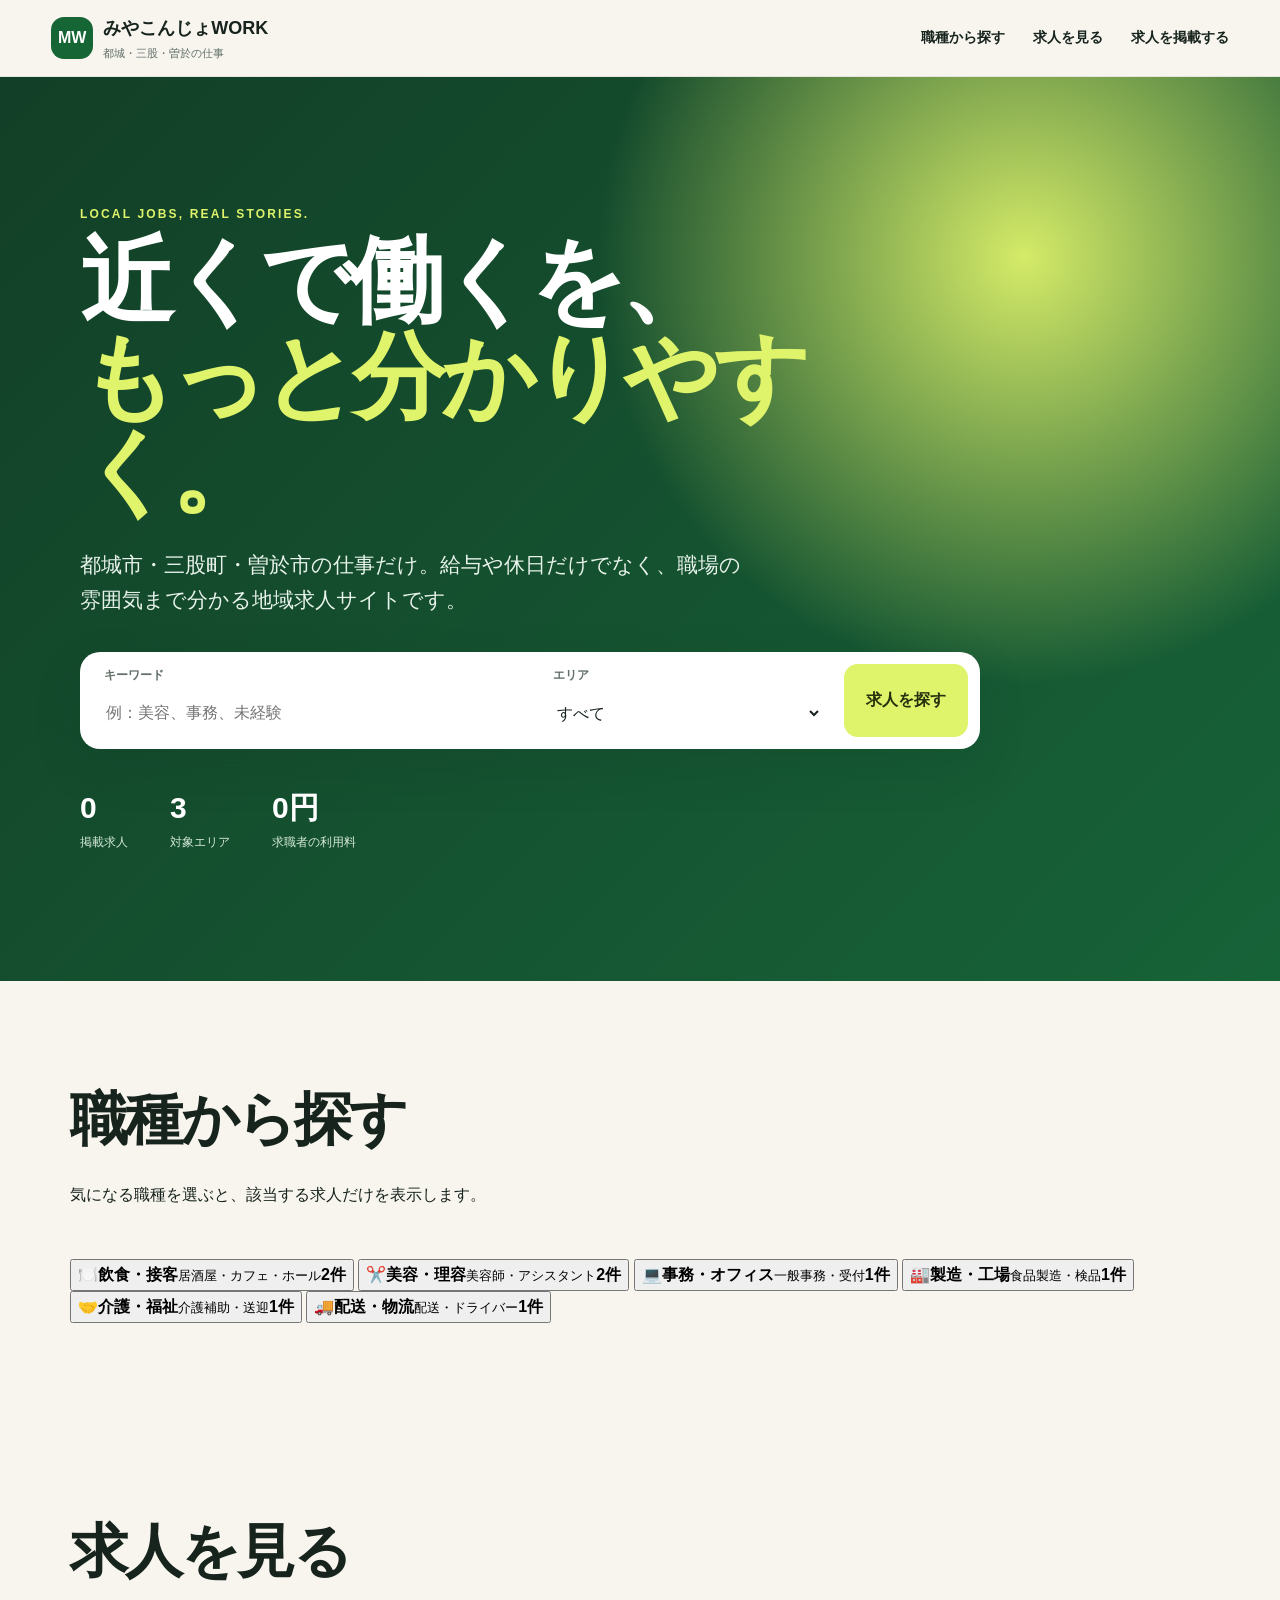
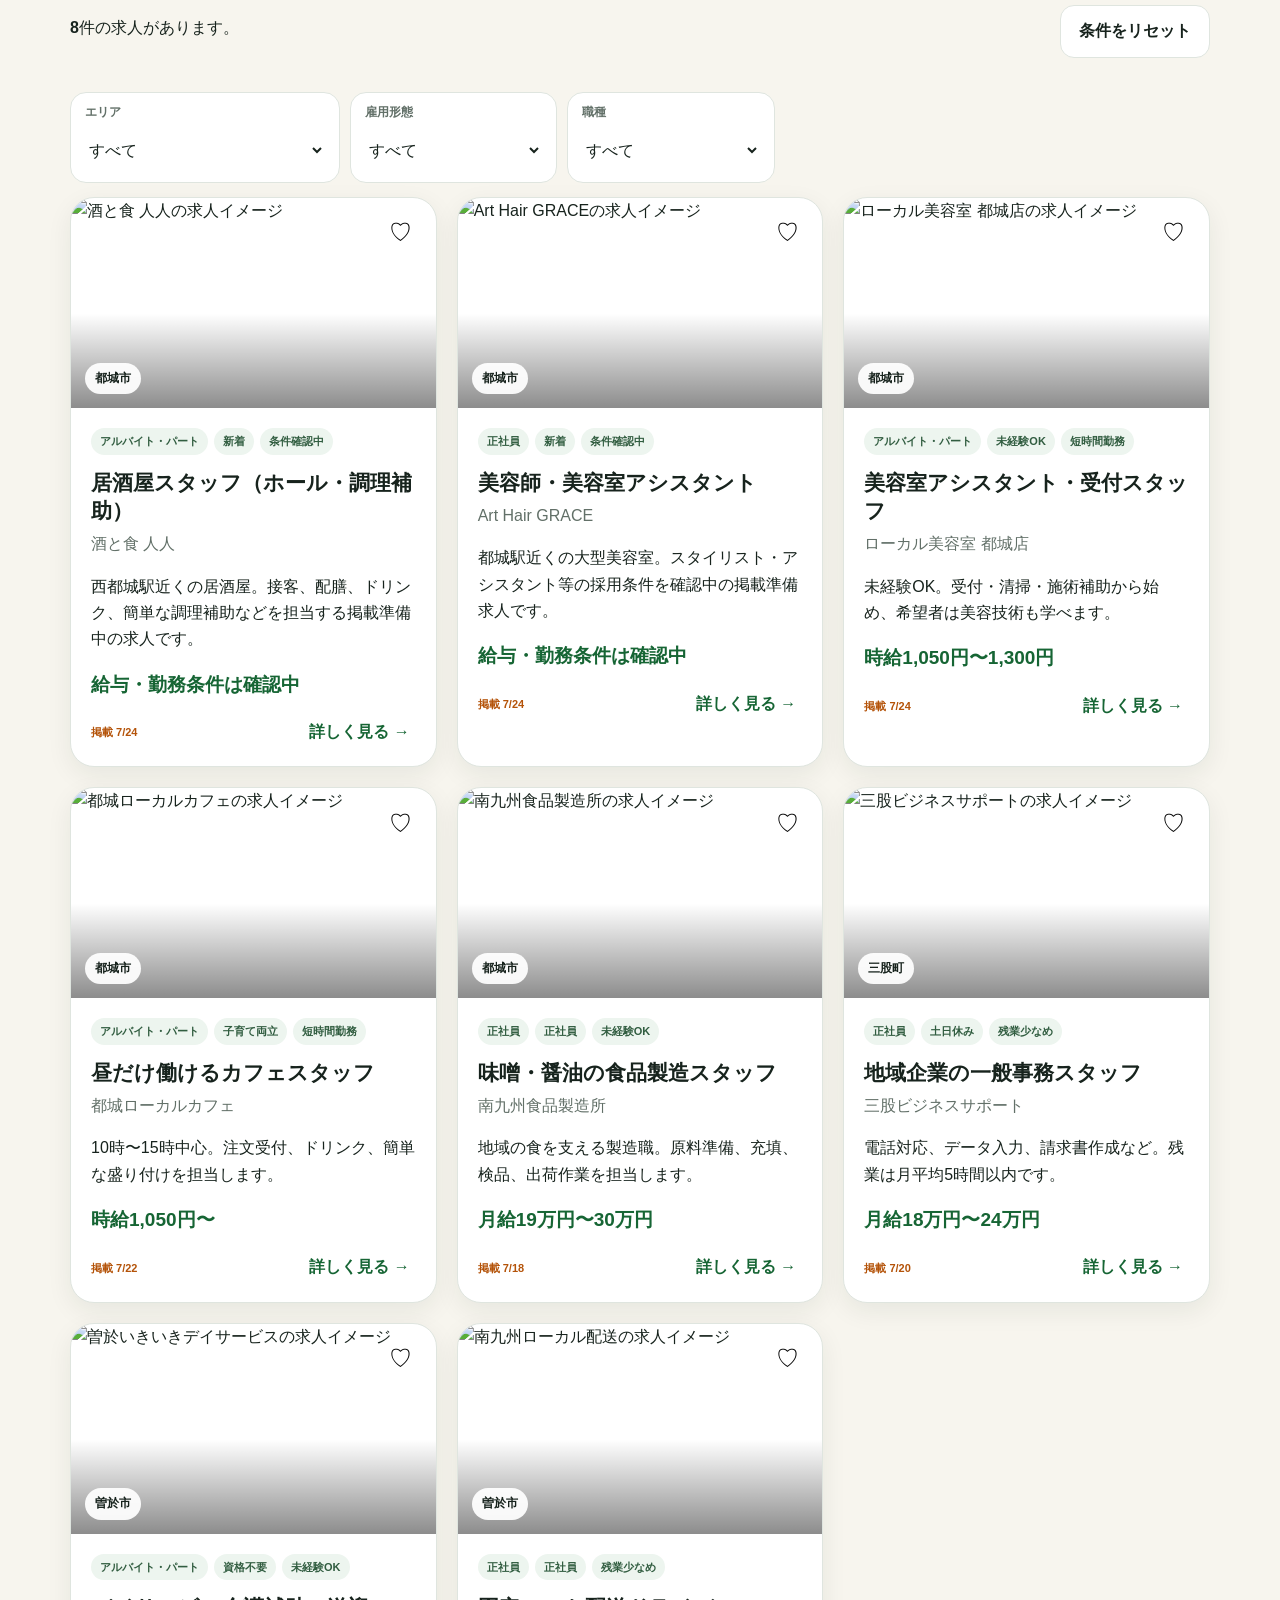
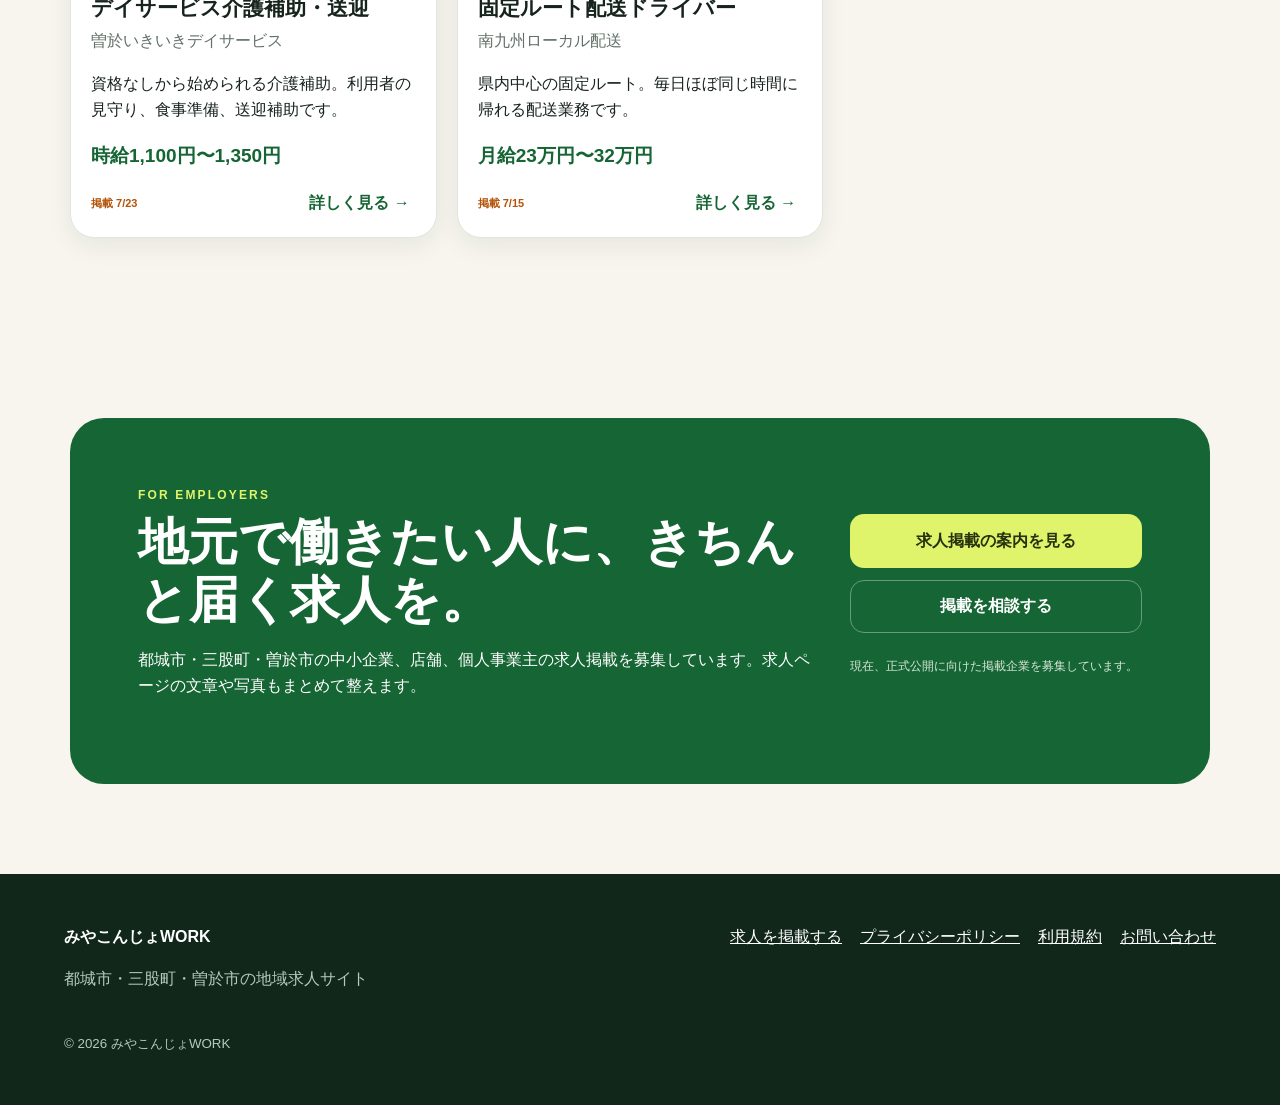
==== commit 4cf8df4f: "トップページの検索と案内を整理" ====
--- a/index.html
+++ b/index.html
@@ -12,14 +12,26 @@
   <header class="site-header">
     <a class="brand" href="#top" aria-label="みやこんじょWORK ホーム"><span class="brand-mark">MW</span><span><strong>みやこんじょWORK</strong><small>都城・三股・曽於の仕事</small></span></a>
     <button class="nav-button" id="menuButton" aria-expanded="false" aria-controls="mainNav">メニュー</button>
-    <nav id="mainNav" class="main-nav" aria-label="メインナビゲーション"><a href="#categories">職種から探す</a><a href="#jobs">求人を探す</a><a href="#instagram">Instagram作成</a><a href="employers.html">求人を掲載する</a></nav>
+    <nav id="mainNav" class="main-nav" aria-label="メインナビゲーション"><a href="#categories">職種から探す</a><a href="#jobs">求人を見る</a><a href="employers.html">求人を掲載する</a></nav>
   </header>
 
   <main id="top">
-    <section class="hero"><div class="hero-inner"><p class="eyebrow">LOCAL JOBS, REAL STORIES.</p><h1>近くで働くを、<br><span>もっと分かりやすく。</span></h1><p class="hero-copy">都城市・三股町・曽於市だけ。給与や休日だけでなく、職場の雰囲気や子育てとの両立まで見える地域求人サイトです。</p><form class="hero-search" id="heroSearch"><label><span>キーワード</span><input id="heroKeyword" type="search" placeholder="例：美容、事務、未経験"></label><label><span>エリア</span><select id="heroArea"><option value="">すべて</option><option value="都城市">都城市</option><option value="三股町">三股町</option><option value="曽於市">曽於市</option></select></label><button type="submit">求人を検索</button></form><div class="hero-stats" aria-label="サイト情報"><div><strong id="jobCountHero">0</strong><span>掲載求人</span></div><div><strong>3</strong><span>対象エリア</span></div><div><strong>0円</strong><span>求職者の利用料</span></div></div></div></section>
+    <section class="hero">
+      <div class="hero-inner">
+        <p class="eyebrow">LOCAL JOBS, REAL STORIES.</p>
+        <h1>近くで働くを、<br><span>もっと分かりやすく。</span></h1>
+        <p class="hero-copy">都城市・三股町・曽於市の仕事だけ。給与や休日だけでなく、職場の雰囲気まで分かる地域求人サイトです。</p>
+        <form class="hero-search" id="heroSearch">
+          <label><span>キーワード</span><input id="heroKeyword" type="search" placeholder="例：美容、事務、未経験"></label>
+          <label><span>エリア</span><select id="heroArea"><option value="">すべて</option><option value="都城市">都城市</option><option value="三股町">三股町</option><option value="曽於市">曽於市</option></select></label>
+          <button type="submit">求人を探す</button>
+        </form>
+        <div class="hero-stats" aria-label="サイト情報"><div><strong id="jobCountHero">0</strong><span>掲載求人</span></div><div><strong>3</strong><span>対象エリア</span></div><div><strong>0円</strong><span>求職者の利用料</span></div></div>
+      </div>
+    </section>
 
     <section class="section category-section" id="categories">
-      <div class="section-heading"><div><p class="eyebrow">BROWSE BY CATEGORY</p><h2>職種から探す</h2><p>カテゴリを押すと、その分野の求人だけに切り替わります。</p></div></div>
+      <div class="section-heading"><div><h2>職種から探す</h2><p>気になる職種を選ぶと、該当する求人だけを表示します。</p></div></div>
       <div class="category-grid" id="categoryCards">
         <button class="category-card" data-category="飲食・接客"><span class="category-icon">🍽️</span><strong>飲食・接客</strong><small>居酒屋・カフェ・ホール</small><b id="count-food">0件</b></button>
         <button class="category-card" data-category="美容・理容"><span class="category-icon">✂️</span><strong>美容・理容</strong><small>美容師・アシスタント</small><b id="count-beauty">0件</b></button>
@@ -30,13 +42,23 @@
       </div>
     </section>
 
-    <section class="section jobs-section" id="jobs"><div class="section-heading"><div><p class="eyebrow">FIND YOUR JOB</p><h2>求人を探す</h2></div><button class="ghost-button" id="resetFilters">条件をリセット</button></div><div class="filters" aria-label="求人検索条件"><label><span>キーワード</span><input id="keywordFilter" type="search" placeholder="職種・企業名・特徴"></label><label><span>エリア</span><select id="areaFilter"><option value="">すべて</option><option>都城市</option><option>三股町</option><option>曽於市</option></select></label><label><span>雇用形態</span><select id="typeFilter"><option value="">すべて</option><option>正社員</option><option>アルバイト・パート</option><option>業務委託</option></select></label><label><span>職種</span><select id="categoryFilter"><option value="">すべて</option></select></label><label><span>並び順</span><select id="sortFilter"><option value="recommended">おすすめ順</option><option value="new">新着順</option><option value="salary">給与が高い順</option></select></label></div><div class="quick-filters" id="quickFilters" aria-label="特徴で絞り込む"></div><div class="result-bar"><p><strong id="resultCount">0</strong>件の求人</p><label class="favorite-only"><input id="favoriteOnly" type="checkbox"> お気に入りのみ</label></div><div class="job-grid" id="jobList"></div><div class="empty-state" id="emptyState" hidden><h3>条件に合う求人がありません</h3><p>条件を減らして、もう一度検索してください。</p></div></section>
+    <section class="section jobs-section" id="jobs">
+      <div class="section-heading"><div><h2>求人を見る</h2><p><strong id="resultCount">0</strong>件の求人があります。</p></div><button class="ghost-button" id="resetFilters">条件をリセット</button></div>
+      <div class="filters simple-filters" aria-label="求人検索条件">
+        <label><span>エリア</span><select id="areaFilter"><option value="">すべて</option><option>都城市</option><option>三股町</option><option>曽於市</option></select></label>
+        <label><span>雇用形態</span><select id="typeFilter"><option value="">すべて</option><option>正社員</option><option>契約社員</option><option>アルバイト・パート</option><option>業務委託</option></select></label>
+        <label><span>職種</span><select id="categoryFilter"><option value="">すべて</option></select></label>
+      </div>
+      <div class="job-grid" id="jobList"></div>
+      <div class="empty-state" id="emptyState" hidden><h3>条件に合う求人がありません</h3><p>条件をリセットして、もう一度探してください。</p></div>
+    </section>
 
-    <section class="section guide-section" id="guide"><div class="section-heading"><div><p class="eyebrow">HOW IT WORKS</p><h2>仕事探しは3ステップ</h2></div></div><div class="steps"><article><span>01</span><h3>条件で探す</h3><p>地域・職種・働き方から、生活に合う求人を絞り込みます。</p></article><article><span>02</span><h3>職場を知る</h3><p>仕事内容だけでなく、職場の雰囲気や働く人の声まで確認します。</p></article><article><span>03</span><h3>直接応募する</h3><p>求人ページに表示された電話、メール、LINE、応募ページなどから掲載企業へ直接連絡します。</p></article></div></section>
-
-    <section class="section instagram-section" id="instagram"><div class="section-heading"><div><p class="eyebrow">FOR INSTAGRAM</p><h2>求人投稿を自動で作る</h2></div></div><div class="instagram-app"><div class="instagram-controls"><p>掲載中の求人を選ぶと、Instagramフィード向けの縦長画像（1080×1350）と投稿文を生成します。</p><label><span>求人を選択</span><select id="instagramJob"></select></label><label><span>投稿の見出し</span><input id="instagramHeadline" maxlength="34" value="地元で、長く働ける仕事。"></label><label><span>問い合わせ先</span><input id="instagramContact" maxlength="40" value="詳しくはプロフィールのリンクから"></label><div class="button-row"><button id="downloadInstagram" class="primary-button">画像を保存</button><button id="copyCaption" class="secondary-button">投稿文をコピー</button></div><p class="small-note">掲載企業が許可した写真・情報を使用してください。</p></div><div class="instagram-preview-wrap"><canvas id="instagramCanvas" width="1080" height="1350" aria-label="Instagram投稿画像のプレビュー"></canvas></div></div></section>
-
-    <section class="section employer-section" id="employers"><div class="employer-card"><div><p class="eyebrow">FOR EMPLOYERS</p><h2>地元で働きたい人に、きちんと届く求人を。</h2><p>都城市・三股町・曽於市の中小企業、店舗、個人事業主の求人掲載を募集しています。求人ページ、文章、写真、Instagram投稿用素材までまとめて整えます。</p></div><div class="employer-actions"><a class="primary-button" href="employers.html">求人掲載の案内を見る</a><a class="secondary-button" href="employers.html#apply">無料掲載モニターに申し込む</a><p class="small-note">現在、正式公開に向けた掲載企業を募集しています。</p></div></div></section>
+    <section class="section employer-section" id="employers">
+      <div class="employer-card">
+        <div><p class="eyebrow">FOR EMPLOYERS</p><h2>地元で働きたい人に、きちんと届く求人を。</h2><p>都城市・三股町・曽於市の中小企業、店舗、個人事業主の求人掲載を募集しています。求人ページの文章や写真もまとめて整えます。</p></div>
+        <div class="employer-actions"><a class="primary-button" href="employers.html">求人掲載の案内を見る</a><a class="secondary-button" href="employers.html#apply">掲載を相談する</a><p class="small-note">現在、正式公開に向けた掲載企業を募集しています。</p></div>
+      </div>
+    </section>
   </main>
 
   <footer class="site-footer"><div><strong>みやこんじょWORK</strong><p>都城市・三股町・曽於市の地域求人サイト</p></div><nav><a href="employers.html">求人を掲載する</a><a href="privacy.html">プライバシーポリシー</a><a href="terms.html">利用規約</a><a href="mailto:yosuke8110@gmail.com">お問い合わせ</a></nav><small>© 2026 みやこんじょWORK</small></footer>
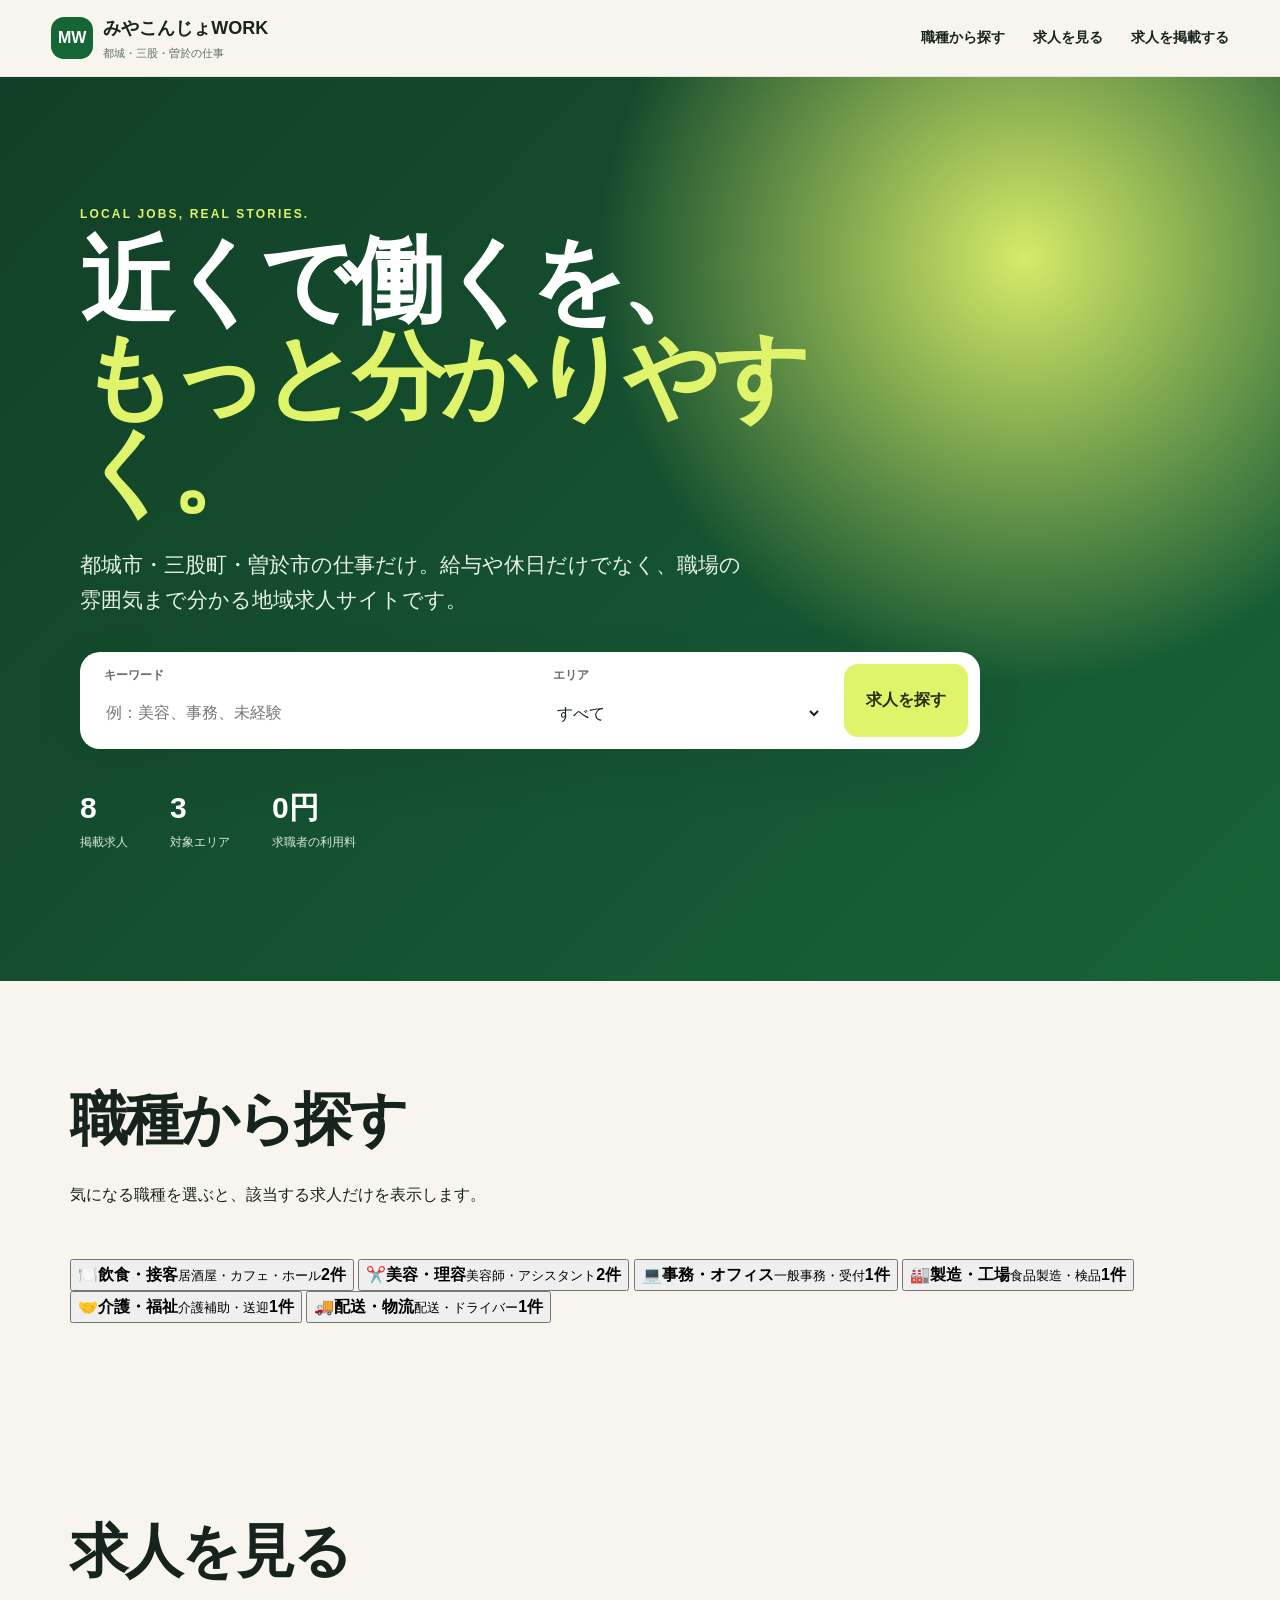
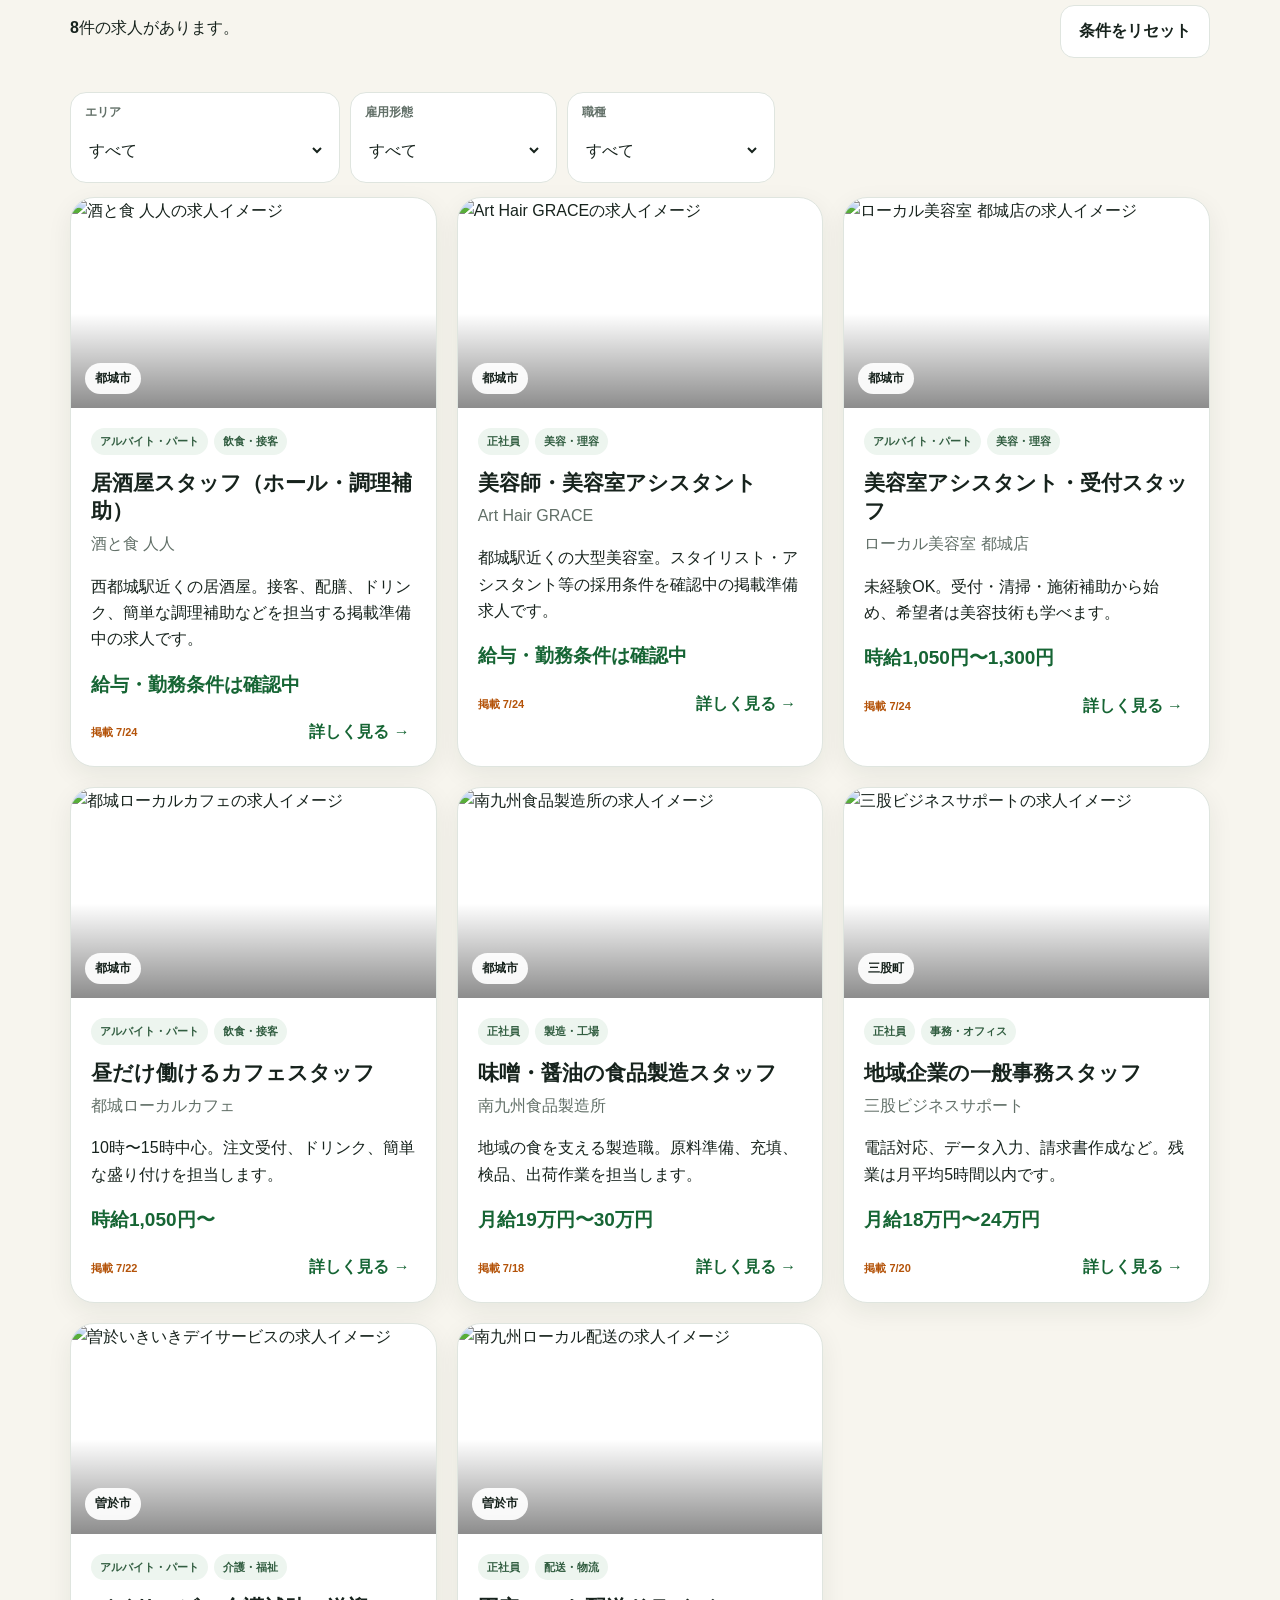
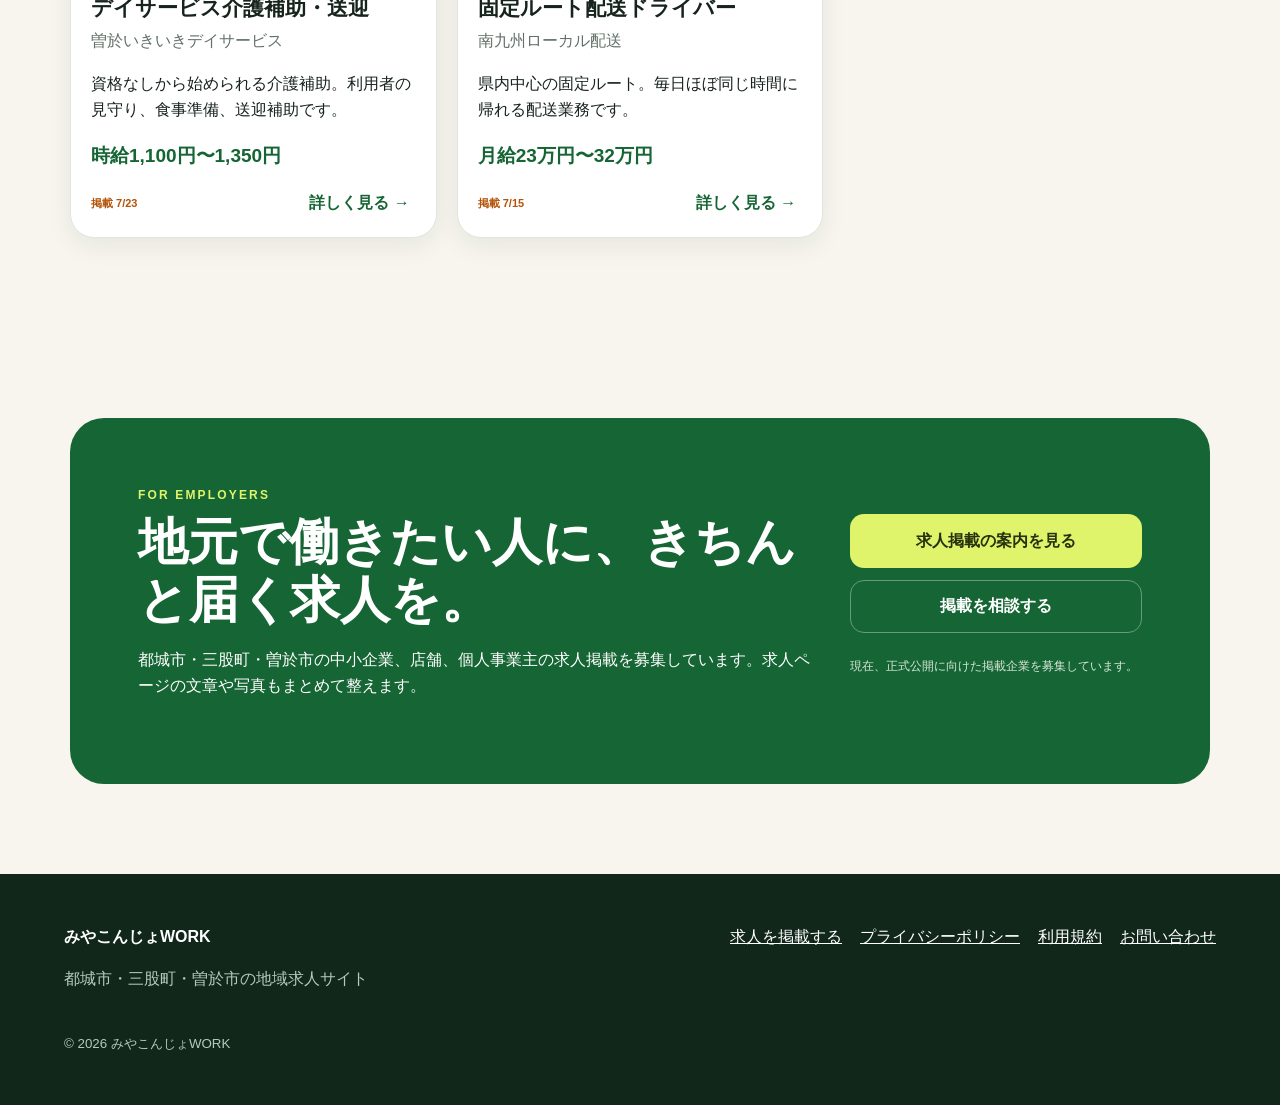
==== commit 26c4eed8: "不要なスクリプト読込を削除" ====
--- a/index.html
+++ b/index.html
@@ -63,6 +63,6 @@
 
   <footer class="site-footer"><div><strong>みやこんじょWORK</strong><p>都城市・三股町・曽於市の地域求人サイト</p></div><nav><a href="employers.html">求人を掲載する</a><a href="privacy.html">プライバシーポリシー</a><a href="terms.html">利用規約</a><a href="mailto:yosuke8110@gmail.com">お問い合わせ</a></nav><small>© 2026 みやこんじょWORK</small></footer>
   <dialog id="jobDialog" class="job-dialog"><div id="jobDialogContent"></div><button id="closeDialog" class="dialog-close" aria-label="閉じる">×</button></dialog><div class="toast" id="toast" role="status" aria-live="polite"></div>
-  <script src="script.js"></script><script src="contact.js"></script><script src="store-images.js"></script><script src="categories.js"></script>
+  <script src="script.js"></script><script src="store-images.js"></script><script src="categories.js"></script>
 </body>
 </html>
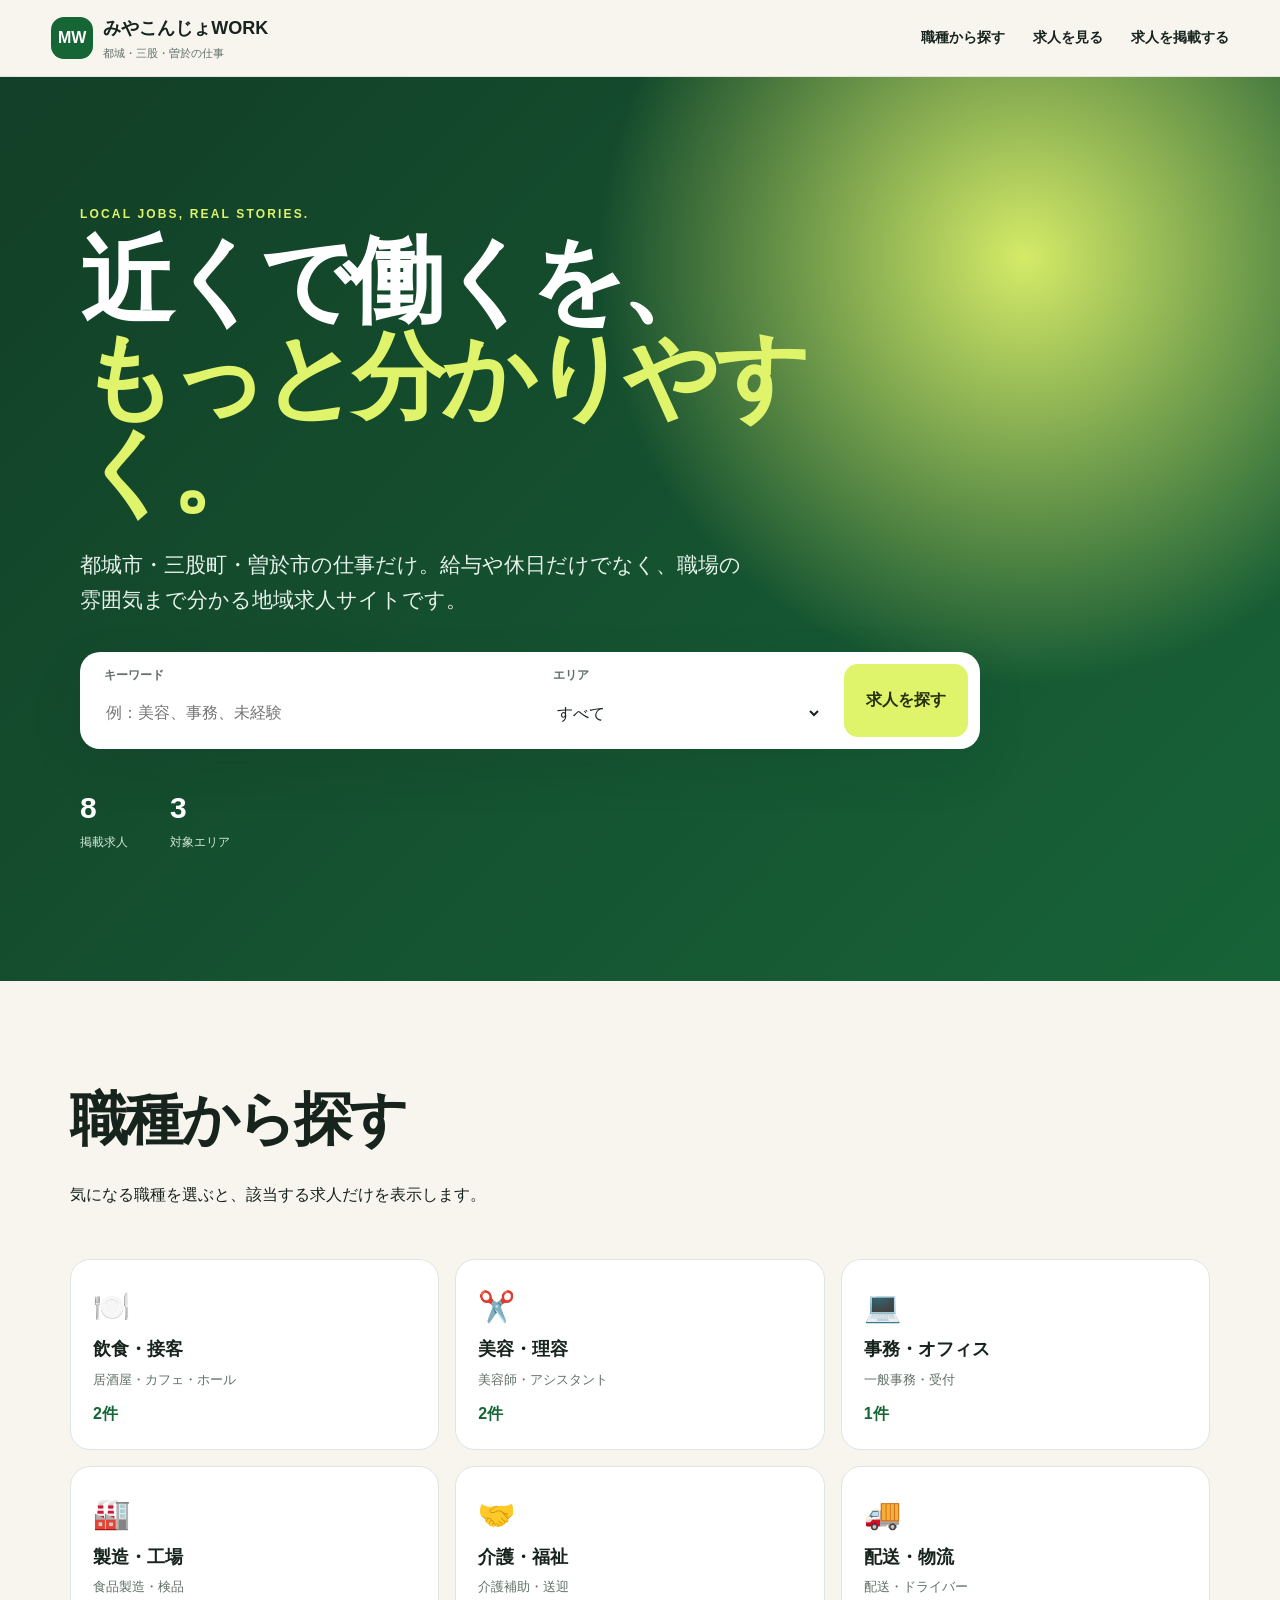
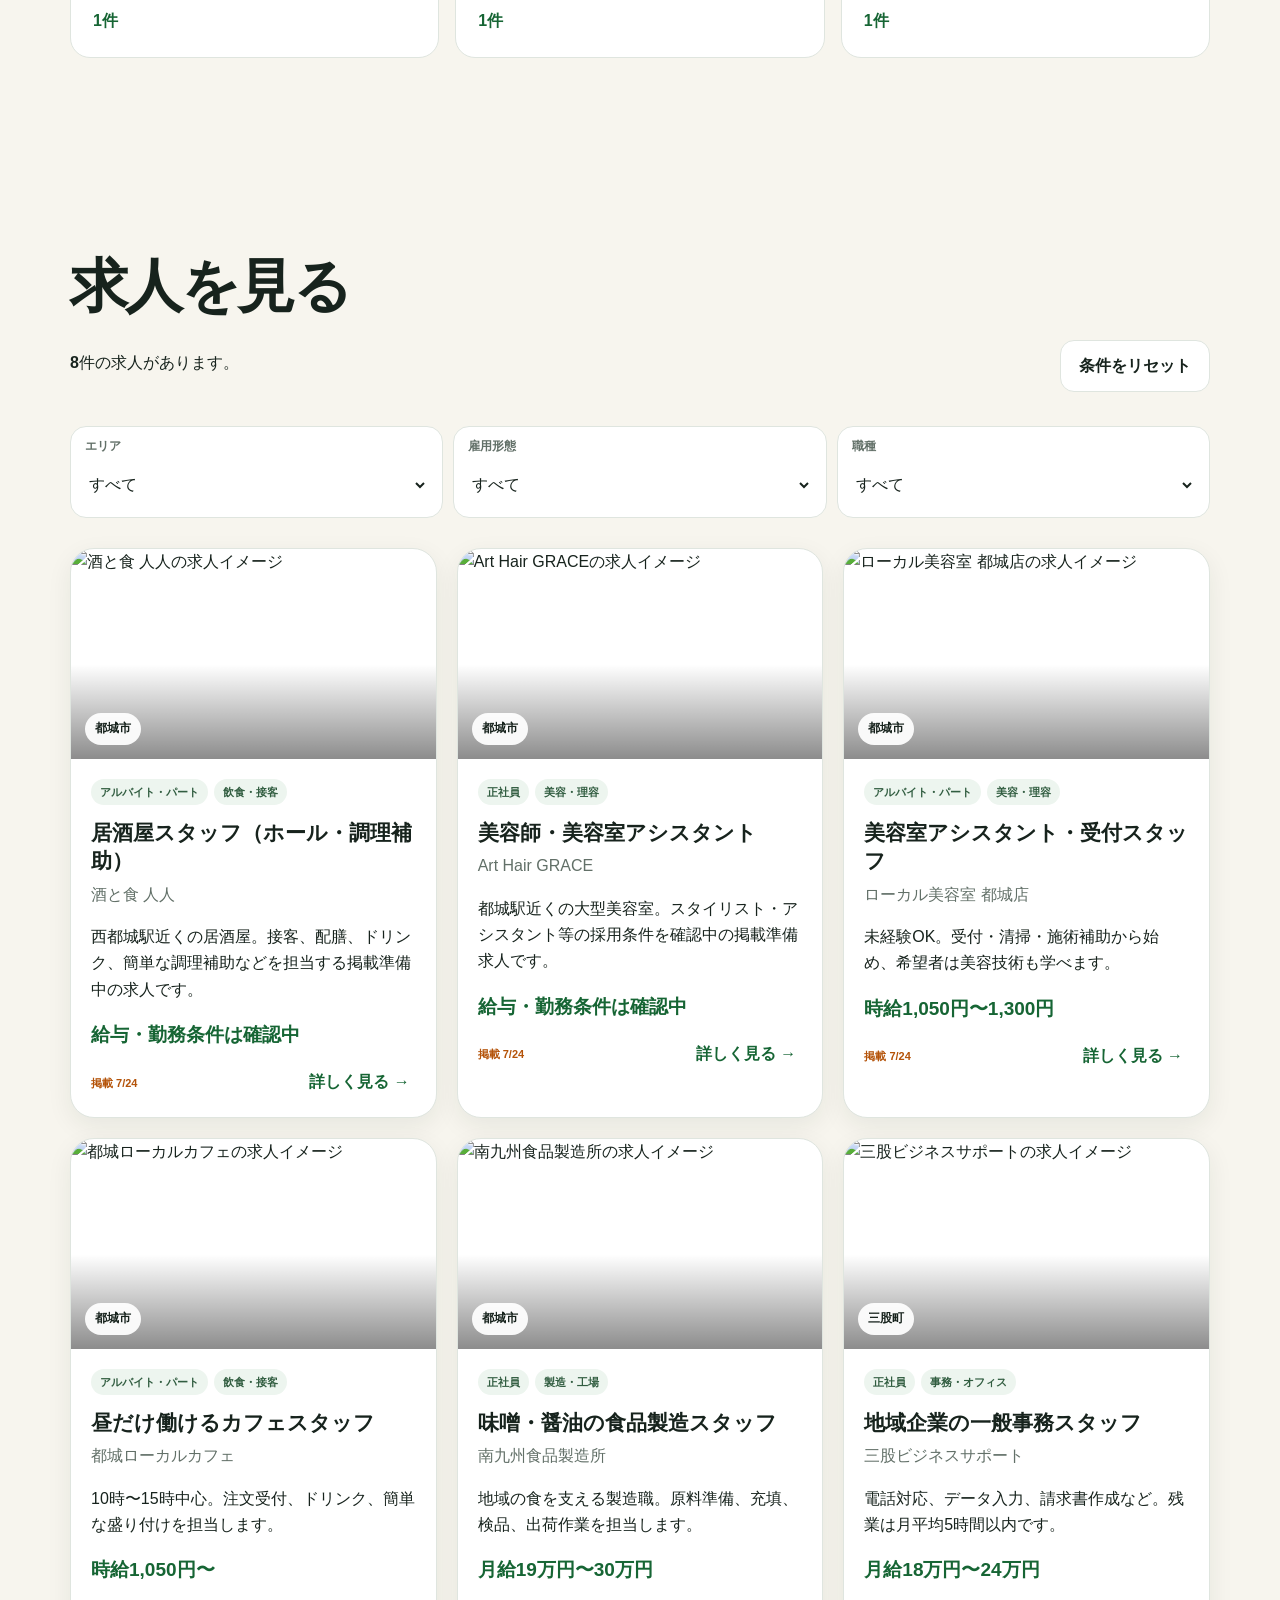
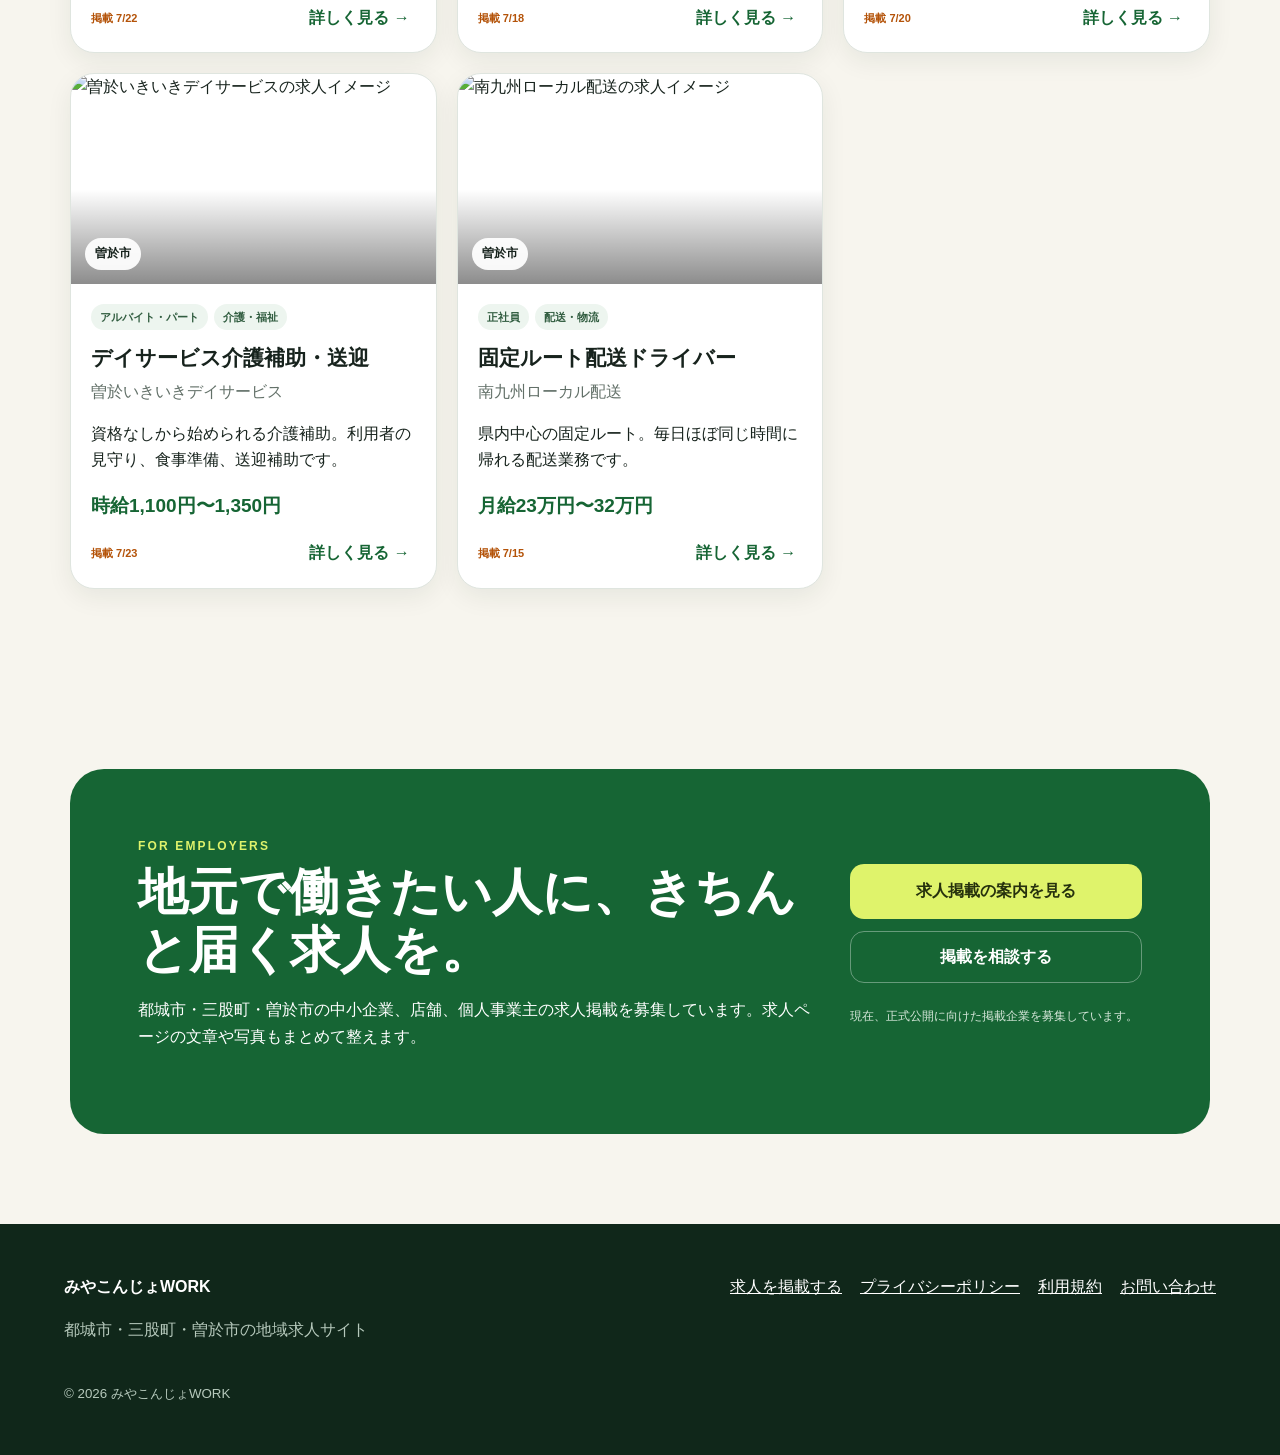
==== commit 080875e7: "求職者利用料の表示を削除" ====
--- a/index.html
+++ b/index.html
@@ -26,7 +26,7 @@
           <label><span>エリア</span><select id="heroArea"><option value="">すべて</option><option value="都城市">都城市</option><option value="三股町">三股町</option><option value="曽於市">曽於市</option></select></label>
           <button type="submit">求人を探す</button>
         </form>
-        <div class="hero-stats" aria-label="サイト情報"><div><strong id="jobCountHero">0</strong><span>掲載求人</span></div><div><strong>3</strong><span>対象エリア</span></div><div><strong>0円</strong><span>求職者の利用料</span></div></div>
+        <div class="hero-stats" aria-label="サイト情報"><div><strong id="jobCountHero">0</strong><span>掲載求人</span></div><div><strong>3</strong><span>対象エリア</span></div></div>
       </div>
     </section>
 
--- a/style.css
+++ b/style.css
@@ -1 +1 @@
-:root{--ink:#17231d;--muted:#627068;--green:#166534;--lime:#dff36b;--cream:#f7f5ee;--white:#fff;--line:#dfe5df;--shadow:0 18px 50px rgba(20,45,32,.12);--radius:24px}*{box-sizing:border-box}html{scroll-behavior:smooth}body{margin:0;font-family:-apple-system,BlinkMacSystemFont,"Hiragino Kaku Gothic ProN","Yu Gothic",Meiryo,sans-serif;color:var(--ink);background:var(--cream);line-height:1.65}button,input,select{font:inherit}button,a{touch-action:manipulation}.site-header{position:sticky;top:0;z-index:50;display:flex;align-items:center;justify-content:space-between;padding:14px clamp(18px,4vw,52px);background:rgba(247,245,238,.94);backdrop-filter:blur(14px);border-bottom:1px solid rgba(23,35,29,.08)}.brand{display:flex;gap:10px;align-items:center;color:var(--ink);text-decoration:none}.brand-mark{display:grid;place-items:center;width:42px;height:42px;border-radius:13px;background:var(--green);color:#fff;font-weight:900}.brand strong,.brand small{display:block}.brand strong{font-size:18px}.brand small{font-size:11px;color:var(--muted)}.main-nav{display:flex;gap:28px}.main-nav a{color:var(--ink);font-size:14px;font-weight:800;text-decoration:none}.nav-button{display:none;border:1px solid var(--line);border-radius:12px;background:#fff;padding:8px 12px}.hero{background:radial-gradient(circle at 80% 20%,rgba(223,243,107,.95),transparent 34%),linear-gradient(135deg,#123f27,#176338);color:#fff;padding:clamp(68px,10vw,132px) 20px}.hero-inner{max-width:1120px;margin:auto}.eyebrow{margin:0 0 8px;font-size:12px;font-weight:900;letter-spacing:.18em;color:#547060}.hero .eyebrow{color:var(--lime)}.hero h1{max-width:820px;margin:0;font-size:clamp(44px,8vw,94px);line-height:1.02;letter-spacing:-.055em}.hero h1 span{color:var(--lime)}.hero-copy{max-width:680px;margin:28px 0 34px;font-size:clamp(16px,2vw,21px);color:#e8f3eb}.hero-search{display:grid;grid-template-columns:1.2fr .8fr auto;gap:10px;max-width:900px;padding:12px;background:#fff;border-radius:20px;box-shadow:var(--shadow)}label span{display:block;margin-bottom:6px;font-size:12px;font-weight:900;color:var(--muted)}.hero-search label{padding:2px 12px}.hero-search input,.hero-search select,.filters input,.filters select,.instagram-controls input,.instagram-controls select{width:100%;min-height:44px;border:0;background:transparent;color:var(--ink);outline:none}.hero-search button,.primary-button{display:inline-flex;align-items:center;justify-content:center;border:0;border-radius:14px;background:var(--lime);color:#26310d;padding:14px 22px;font-weight:900;text-decoration:none;cursor:pointer}.hero-stats{display:flex;gap:42px;margin-top:34px}.hero-stats div{display:flex;flex-direction:column}.hero-stats strong{font-size:30px}.hero-stats span{font-size:12px;color:#d5e9da}.section{max-width:1180px;margin:auto;padding:90px 20px}.section-heading{display:flex;align-items:end;justify-content:space-between;gap:20px;margin-bottom:34px}.section-heading h2{margin:0;font-size:clamp(34px,5vw,58px);letter-spacing:-.045em}.ghost-button,.secondary-button{display:inline-flex;align-items:center;justify-content:center;border:1px solid var(--line);border-radius:14px;background:#fff;color:var(--ink);padding:12px 18px;font-weight:800;text-decoration:none;cursor:pointer}.filters{display:grid;grid-template-columns:1.3fr repeat(4,1fr);gap:10px;margin-bottom:14px}.filters label,.instagram-controls label{background:#fff;border:1px solid var(--line);border-radius:16px;padding:10px 14px}.quick-filters{display:flex;flex-wrap:wrap;gap:8px;margin-bottom:30px}.chip{border:1px solid var(--line);border-radius:999px;background:#fff;padding:8px 14px;color:var(--ink);cursor:pointer}.chip.active{background:var(--green);border-color:var(--green);color:#fff}.result-bar{display:flex;justify-content:space-between;align-items:center;margin:16px 0}.result-bar p{font-size:18px}.favorite-only{font-weight:700}.job-grid{display:grid;grid-template-columns:repeat(3,minmax(0,1fr));gap:20px}.job-card{overflow:hidden;background:#fff;border:1px solid var(--line);border-radius:var(--radius);box-shadow:0 8px 26px rgba(20,45,32,.07);transition:transform .2s ease,box-shadow .2s ease}.job-card:hover{transform:translateY(-4px);box-shadow:var(--shadow)}.job-card-image{position:relative;height:210px;overflow:hidden}.job-card-image img{width:100%;height:100%;object-fit:cover}.job-card-image::after{content:"";position:absolute;inset:0;background:linear-gradient(transparent 55%,rgba(0,0,0,.45))}.area-badge{position:absolute;left:14px;bottom:14px;z-index:2;background:rgba(255,255,255,.93);border-radius:999px;padding:6px 10px;font-size:12px;font-weight:900}.favorite-button{position:absolute;right:14px;top:14px;z-index:2;display:grid;place-items:center;width:42px;height:42px;border:0;border-radius:50%;background:#fff;font-size:23px;cursor:pointer}.favorite-button.active{color:#dc2626}.job-card-body{padding:20px}.job-meta{display:flex;flex-wrap:wrap;gap:6px}.tag{border-radius:999px;background:#edf5ef;padding:4px 9px;font-size:11px;font-weight:800;color:#315d40}.job-card h3{margin:14px 0 6px;font-size:21px;line-height:1.35}.company{margin:0 0 15px;color:var(--muted)}.salary{font-size:19px;font-weight:900;color:var(--green)}.job-card-footer{display:flex;align-items:center;justify-content:space-between;margin-top:18px}.detail-button{border:0;background:transparent;color:var(--green);font-weight:900;cursor:pointer}.new-label{font-size:11px;color:#b45309;font-weight:900}.empty-state{text-align:center;padding:70px 20px;background:#fff;border-radius:var(--radius)}.guide-section{max-width:none;background:#fff}.guide-section>.section-heading,.steps{max-width:1140px;margin-left:auto;margin-right:auto}.steps{display:grid;grid-template-columns:repeat(3,1fr);gap:20px}.steps article{padding:30px;border-radius:var(--radius);background:var(--cream)}.steps span{font-size:44px;font-weight:900;color:#aec43b}.steps h3{margin:8px 0;font-size:23px}.instagram-app{display:grid;grid-template-columns:.8fr 1.2fr;gap:30px;align-items:start}.instagram-controls{display:grid;gap:14px}.button-row{display:flex;gap:10px;flex-wrap:wrap}.small-note{font-size:12px;color:var(--muted)}.instagram-preview-wrap{border-radius:28px;background:#1e2822;padding:18px;box-shadow:var(--shadow)}#instagramCanvas{display:block;width:100%;height:auto;border-radius:18px;background:#fff}.employer-card{display:grid;grid-template-columns:1.4fr .6fr;gap:30px;padding:clamp(30px,6vw,68px);border-radius:34px;background:var(--green);color:#fff}.employer-card h2{margin:0 0 18px;font-size:clamp(30px,4vw,50px);line-height:1.15}.employer-card .eyebrow{color:var(--lime)}.employer-actions{display:flex;flex-direction:column;gap:12px;justify-content:center}.employer-actions .secondary-button{background:transparent;color:#fff;border-color:rgba(255,255,255,.35)}.employer-actions .small-note{color:#d6e7da}.site-footer{display:grid;grid-template-columns:1fr auto;gap:24px;padding:50px clamp(20px,5vw,70px);background:#10271a;color:#fff}.site-footer p,.site-footer small{color:#b6c9bc}.site-footer nav{display:flex;flex-wrap:wrap;gap:18px}.site-footer a{color:#fff}.site-footer small{grid-column:1/-1}.job-dialog{width:min(760px,calc(100% - 24px));max-height:90vh;border:0;border-radius:26px;padding:0;box-shadow:0 30px 90px rgba(0,0,0,.35)}.job-dialog::backdrop{background:rgba(3,16,9,.72);backdrop-filter:blur(4px)}.dialog-close{position:sticky;float:right;right:14px;bottom:14px;width:48px;height:48px;border:0;border-radius:50%;background:var(--ink);color:#fff;font-size:28px;cursor:pointer}.dialog-hero{height:300px}.dialog-hero img{width:100%;height:100%;object-fit:cover}.dialog-body{padding:28px}.dialog-body h2{margin:8px 0;font-size:34px;line-height:1.2}.dialog-summary{font-size:18px}.detail-grid{display:grid;grid-template-columns:repeat(2,1fr);gap:12px;margin:24px 0}.detail-grid div{padding:15px;border-radius:14px;background:var(--cream)}.detail-grid strong,.detail-grid span{display:block}.detail-grid span{color:var(--muted)}.apply-box{margin-top:26px;padding:20px;border-radius:18px;background:#edf8ef}.apply-actions{display:flex;gap:10px;flex-wrap:wrap;margin-top:14px}.toast{position:fixed;left:50%;bottom:24px;z-index:100;transform:translate(-50%,120px);padding:12px 18px;border-radius:999px;background:#17231d;color:#fff;opacity:0;transition:.25s}.toast.show{transform:translate(-50%,0);opacity:1}@media(max-width:900px){.main-nav{display:none;position:absolute;right:16px;top:66px;flex-direction:column;gap:0;padding:10px;background:#fff;border:1px solid var(--line);border-radius:16px;box-shadow:var(--shadow)}.main-nav.open{display:flex}.main-nav a{padding:10px 14px}.nav-button{display:block}.hero-search{grid-template-columns:1fr}.filters{grid-template-columns:repeat(2,1fr)}.job-grid{grid-template-columns:repeat(2,1fr)}.instagram-app,.employer-card{grid-template-columns:1fr}}@media(max-width:620px){.hero{padding-top:72px}.hero-stats{gap:20px}.hero-stats strong{font-size:24px}.section{padding:68px 16px}.filters,.job-grid,.steps{grid-template-columns:1fr}.section-heading{align-items:start;flex-direction:column}.job-card-image{height:230px}.site-footer{grid-template-columns:1fr}.detail-grid{grid-template-columns:1fr}.dialog-hero{height:230px}.dialog-body{padding:22px}.dialog-body h2{font-size:27px}}+:root{--ink:#17231d;--muted:#627068;--green:#166534;--lime:#dff36b;--cream:#f7f5ee;--white:#fff;--line:#dfe5df;--shadow:0 18px 50px rgba(20,45,32,.12);--radius:24px}*{box-sizing:border-box}html{scroll-behavior:smooth}body{margin:0;font-family:-apple-system,BlinkMacSystemFont,"Hiragino Kaku Gothic ProN","Yu Gothic",Meiryo,sans-serif;color:var(--ink);background:var(--cream);line-height:1.65}button,input,select,textarea{font:inherit}button,a{touch-action:manipulation}.site-header{position:sticky;top:0;z-index:50;display:flex;align-items:center;justify-content:space-between;padding:14px clamp(18px,4vw,52px);background:rgba(247,245,238,.94);backdrop-filter:blur(14px);border-bottom:1px solid rgba(23,35,29,.08)}.brand{display:flex;gap:10px;align-items:center;color:var(--ink);text-decoration:none}.brand-mark{display:grid;place-items:center;width:42px;height:42px;border-radius:13px;background:var(--green);color:#fff;font-weight:900}.brand strong,.brand small{display:block}.brand strong{font-size:18px}.brand small{font-size:11px;color:var(--muted)}.main-nav{display:flex;gap:28px}.main-nav a{color:var(--ink);font-size:14px;font-weight:800;text-decoration:none}.nav-button{display:none;border:1px solid var(--line);border-radius:12px;background:#fff;padding:8px 12px}.hero{background:radial-gradient(circle at 80% 20%,rgba(223,243,107,.95),transparent 34%),linear-gradient(135deg,#123f27,#176338);color:#fff;padding:clamp(68px,10vw,132px) 20px}.hero-inner{max-width:1120px;margin:auto}.eyebrow{margin:0 0 8px;font-size:12px;font-weight:900;letter-spacing:.18em;color:#547060}.hero .eyebrow{color:var(--lime)}.hero h1{max-width:820px;margin:0;font-size:clamp(44px,8vw,94px);line-height:1.02;letter-spacing:-.055em}.hero h1 span{color:var(--lime)}.hero-copy{max-width:680px;margin:28px 0 34px;font-size:clamp(16px,2vw,21px);color:#e8f3eb}.hero-search{display:grid;grid-template-columns:1.2fr .8fr auto;gap:10px;max-width:900px;padding:12px;background:#fff;border-radius:20px;box-shadow:var(--shadow)}label span{display:block;margin-bottom:6px;font-size:12px;font-weight:900;color:var(--muted)}.hero-search label{padding:2px 12px}.hero-search input,.hero-search select,.filters input,.filters select,.employer-form input,.employer-form select,.employer-form textarea{width:100%;min-height:44px;border:0;background:transparent;color:var(--ink);outline:none}.hero-search button,.primary-button{display:inline-flex;align-items:center;justify-content:center;border:0;border-radius:14px;background:var(--lime);color:#26310d;padding:14px 22px;font-weight:900;text-decoration:none;cursor:pointer}.hero-stats{display:flex;gap:42px;margin-top:34px}.hero-stats div{display:flex;flex-direction:column}.hero-stats strong{font-size:30px}.hero-stats span{font-size:12px;color:#d5e9da}.section{max-width:1180px;margin:auto;padding:90px 20px}.section-heading{display:flex;align-items:end;justify-content:space-between;gap:20px;margin-bottom:34px}.section-heading h2{margin:0;font-size:clamp(34px,5vw,58px);letter-spacing:-.045em}.ghost-button,.secondary-button{display:inline-flex;align-items:center;justify-content:center;border:1px solid var(--line);border-radius:14px;background:#fff;color:var(--ink);padding:12px 18px;font-weight:800;text-decoration:none;cursor:pointer}.filters{display:grid;grid-template-columns:repeat(3,minmax(0,1fr));gap:10px;margin-bottom:30px}.filters label{background:#fff;border:1px solid var(--line);border-radius:16px;padding:10px 14px}.job-grid{display:grid;grid-template-columns:repeat(3,minmax(0,1fr));gap:20px}.job-card{overflow:hidden;background:#fff;border:1px solid var(--line);border-radius:var(--radius);box-shadow:0 8px 26px rgba(20,45,32,.07);transition:transform .2s ease,box-shadow .2s ease}.job-card:hover{transform:translateY(-4px);box-shadow:var(--shadow)}.job-card-image{position:relative;height:210px;overflow:hidden}.job-card-image img{width:100%;height:100%;object-fit:cover}.job-card-image::after{content:"";position:absolute;inset:0;background:linear-gradient(transparent 55%,rgba(0,0,0,.45))}.area-badge{position:absolute;left:14px;bottom:14px;z-index:2;background:rgba(255,255,255,.93);border-radius:999px;padding:6px 10px;font-size:12px;font-weight:900}.job-card-body{padding:20px}.job-meta{display:flex;flex-wrap:wrap;gap:6px}.tag{border-radius:999px;background:#edf5ef;padding:4px 9px;font-size:11px;font-weight:800;color:#315d40}.job-card h3{margin:14px 0 6px;font-size:21px;line-height:1.35}.company{margin:0 0 15px;color:var(--muted)}.salary{font-size:19px;font-weight:900;color:var(--green)}.job-card-footer{display:flex;align-items:center;justify-content:space-between;margin-top:18px}.detail-button{border:0;background:transparent;color:var(--green);font-weight:900;cursor:pointer}.new-label{font-size:11px;color:#b45309;font-weight:900}.empty-state{text-align:center;padding:70px 20px;background:#fff;border-radius:var(--radius)}.employer-card{display:grid;grid-template-columns:1.4fr .6fr;gap:30px;padding:clamp(30px,6vw,68px);border-radius:34px;background:var(--green);color:#fff}.employer-card h2{margin:0 0 18px;font-size:clamp(30px,4vw,50px);line-height:1.15}.employer-card .eyebrow{color:var(--lime)}.employer-actions{display:flex;flex-direction:column;gap:12px;justify-content:center}.employer-actions .secondary-button{background:transparent;color:#fff;border-color:rgba(255,255,255,.35)}.employer-actions .small-note{color:#d6e7da}.site-footer{display:grid;grid-template-columns:1fr auto;gap:24px;padding:50px clamp(20px,5vw,70px);background:#10271a;color:#fff}.site-footer p,.site-footer small{color:#b6c9bc}.site-footer nav{display:flex;flex-wrap:wrap;gap:18px}.site-footer a{color:#fff}.site-footer small{grid-column:1/-1}.job-dialog{width:min(760px,calc(100% - 24px));max-height:90vh;border:0;border-radius:26px;padding:0;box-shadow:0 30px 90px rgba(0,0,0,.35)}.job-dialog::backdrop{background:rgba(3,16,9,.72);backdrop-filter:blur(4px)}.dialog-close{position:sticky;float:right;right:14px;bottom:14px;width:48px;height:48px;border:0;border-radius:50%;background:var(--ink);color:#fff;font-size:28px;cursor:pointer}.dialog-hero{height:300px}.dialog-hero img{width:100%;height:100%;object-fit:cover}.dialog-body{padding:28px}.dialog-body h2{margin:8px 0;font-size:34px;line-height:1.2}.dialog-summary{font-size:18px}.detail-grid{display:grid;grid-template-columns:repeat(2,1fr);gap:12px;margin:24px 0}.detail-grid div{padding:15px;border-radius:14px;background:var(--cream)}.detail-grid strong,.detail-grid span{display:block}.detail-grid span{color:var(--muted)}.apply-box{margin-top:26px;padding:20px;border-radius:18px;background:#edf8ef}.apply-actions{display:flex;gap:10px;flex-wrap:wrap;margin-top:14px}.small-note{font-size:12px;color:var(--muted)}.category-grid{display:grid;grid-template-columns:repeat(3,minmax(0,1fr));gap:16px}.category-card{display:grid;gap:4px;text-align:left;padding:22px;border:1px solid var(--line);border-radius:20px;background:#fff;color:var(--ink);cursor:pointer}.category-card:hover,.category-card.active{border-color:var(--green);box-shadow:0 10px 30px rgba(20,45,32,.1)}.category-card.active{background:#edf8ef}.category-icon{font-size:30px}.category-card strong{font-size:18px}.category-card small{color:var(--muted)}.category-card b{margin-top:6px;color:var(--green)}.employer-hero{padding:90px 20px;background:linear-gradient(135deg,#123f27,#176338);color:#fff}.employer-hero-inner{max-width:1100px;margin:auto}.employer-hero h1{margin:0;max-width:900px;font-size:clamp(42px,7vw,80px);line-height:1.05}.employer-hero h1 span{color:var(--lime)}.employer-hero p{max-width:760px}.light-note{color:#d6e7da}.dark-outline{background:transparent;color:#fff;border-color:rgba(255,255,255,.35)}.feature-grid,.info-check-grid{display:grid;grid-template-columns:repeat(3,minmax(0,1fr));gap:18px}.feature-grid article,.info-check-grid div{padding:26px;border:1px solid var(--line);border-radius:20px;background:#fff}.feature-grid span{font-size:34px;font-weight:900;color:#aec43b}.feature-grid h3{margin:8px 0}.guide-section{max-width:none;background:#fff}.guide-section>.section-heading,.steps{max-width:1140px;margin-left:auto;margin-right:auto}.steps{display:grid;grid-template-columns:repeat(3,1fr);gap:20px}.steps article{padding:30px;border-radius:var(--radius);background:var(--cream)}.steps span{font-size:44px;font-weight:900;color:#aec43b}.steps h3{margin:8px 0;font-size:23px}.application-section{display:grid;grid-template-columns:.7fr 1.3fr;gap:36px;align-items:start}.application-intro{position:sticky;top:100px}.application-intro h2{font-size:clamp(34px,5vw,58px);margin:0}.employer-form{display:grid;gap:14px;padding:28px;border:1px solid var(--line);border-radius:26px;background:#fff}.employer-form label:not(.consent-check){display:block;padding:10px 14px;border:1px solid var(--line);border-radius:16px;background:#fff}.employer-form textarea{resize:vertical;padding-top:8px}.form-grid-two{display:grid;grid-template-columns:1fr 1fr;gap:14px}.consent-check{display:flex;gap:10px;align-items:flex-start}.consent-check input{margin-top:5px}.large-button{width:100%;font-size:17px}.toast{position:fixed;left:50%;bottom:24px;z-index:100;transform:translate(-50%,120px);padding:12px 18px;border-radius:999px;background:#17231d;color:#fff;opacity:0;transition:.25s}.toast.show{transform:translate(-50%,0);opacity:1}@media(max-width:900px){.main-nav{display:none;position:absolute;right:16px;top:66px;flex-direction:column;gap:0;padding:10px;background:#fff;border:1px solid var(--line);border-radius:16px;box-shadow:var(--shadow)}.main-nav.open{display:flex}.main-nav a{padding:10px 14px}.nav-button{display:block}.hero-search{grid-template-columns:1fr}.filters{grid-template-columns:repeat(2,1fr)}.job-grid{grid-template-columns:repeat(2,1fr)}.employer-card,.application-section{grid-template-columns:1fr}.application-intro{position:static}.feature-grid,.info-check-grid{grid-template-columns:repeat(2,1fr)}}@media(max-width:620px){.hero{padding-top:72px}.hero-stats{gap:20px}.hero-stats strong{font-size:24px}.section{padding:68px 16px}.filters,.job-grid,.steps,.category-grid,.feature-grid,.info-check-grid,.form-grid-two{grid-template-columns:1fr}.section-heading{align-items:start;flex-direction:column}.job-card-image{height:230px}.site-footer{grid-template-columns:1fr}.detail-grid{grid-template-columns:1fr}.dialog-hero{height:230px}.dialog-body{padding:22px}.dialog-body h2{font-size:27px}.employer-hero{padding-top:70px}.employer-form{padding:18px}}
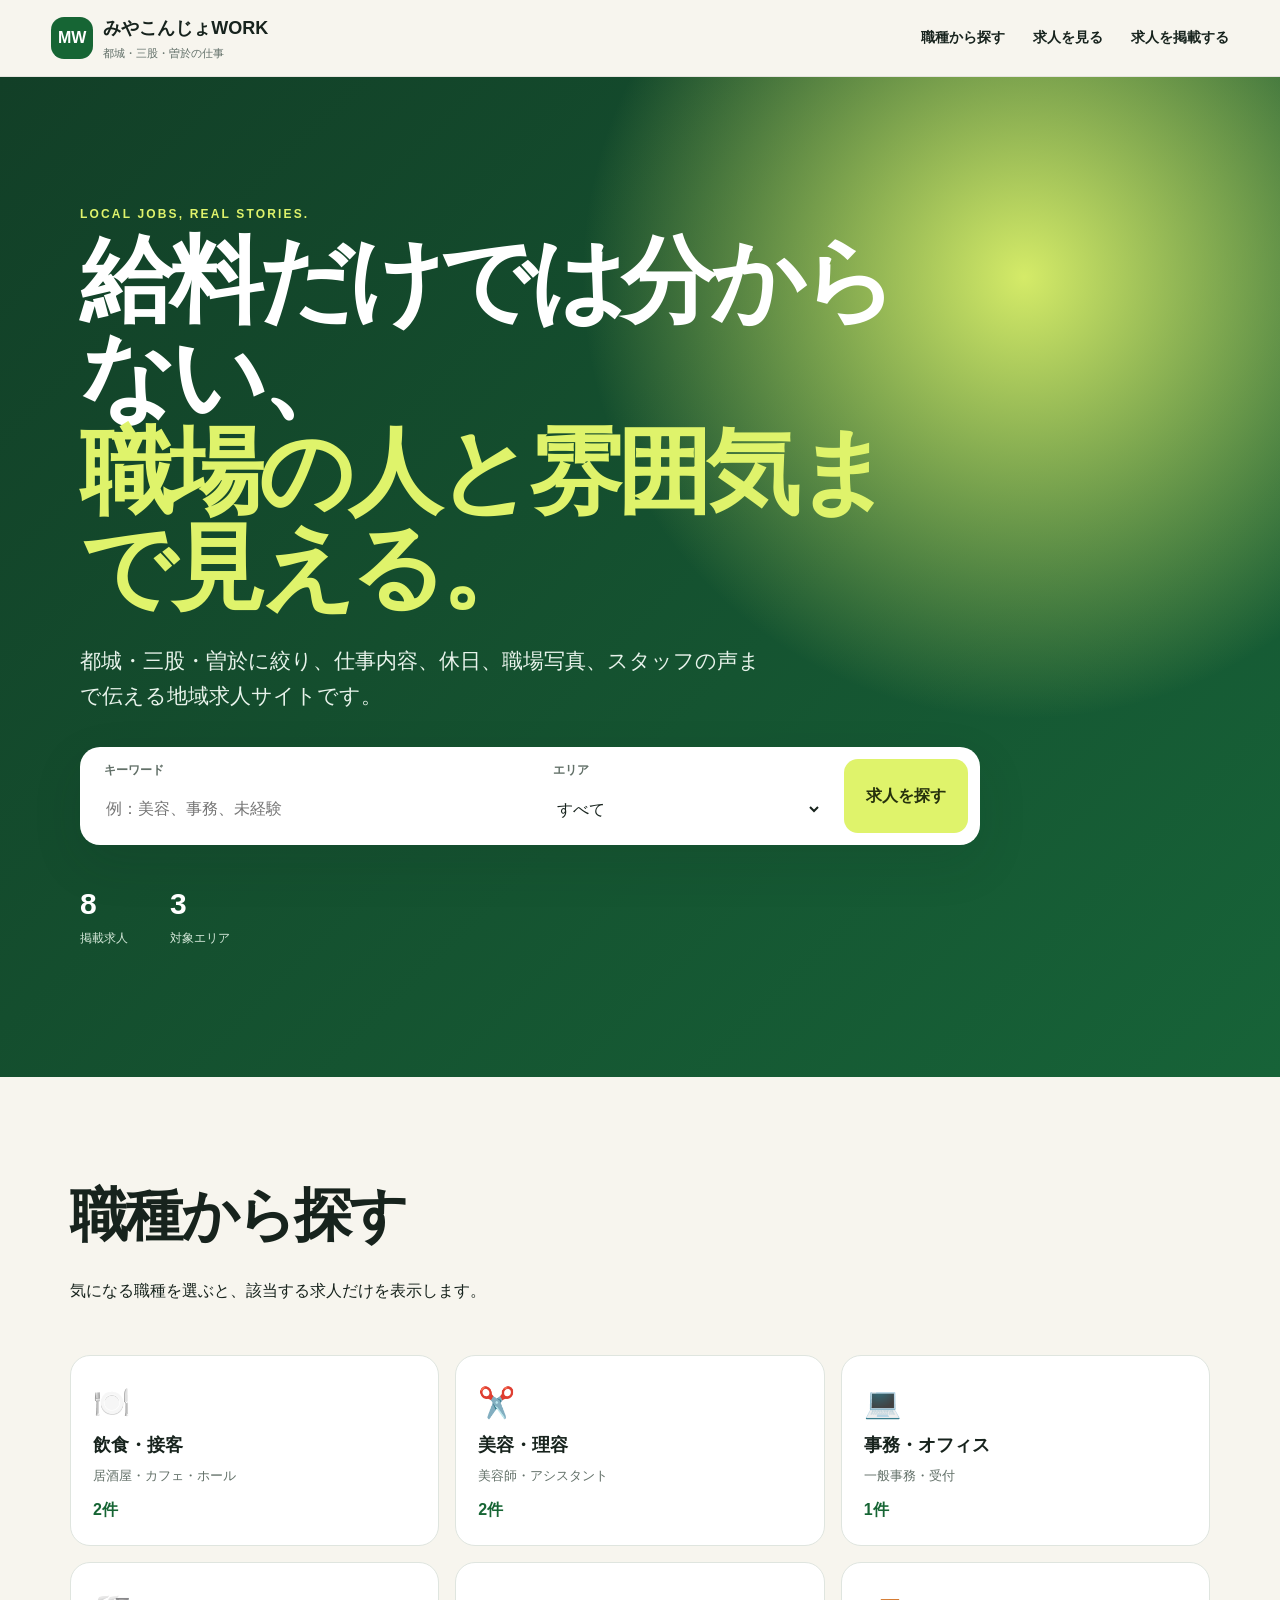
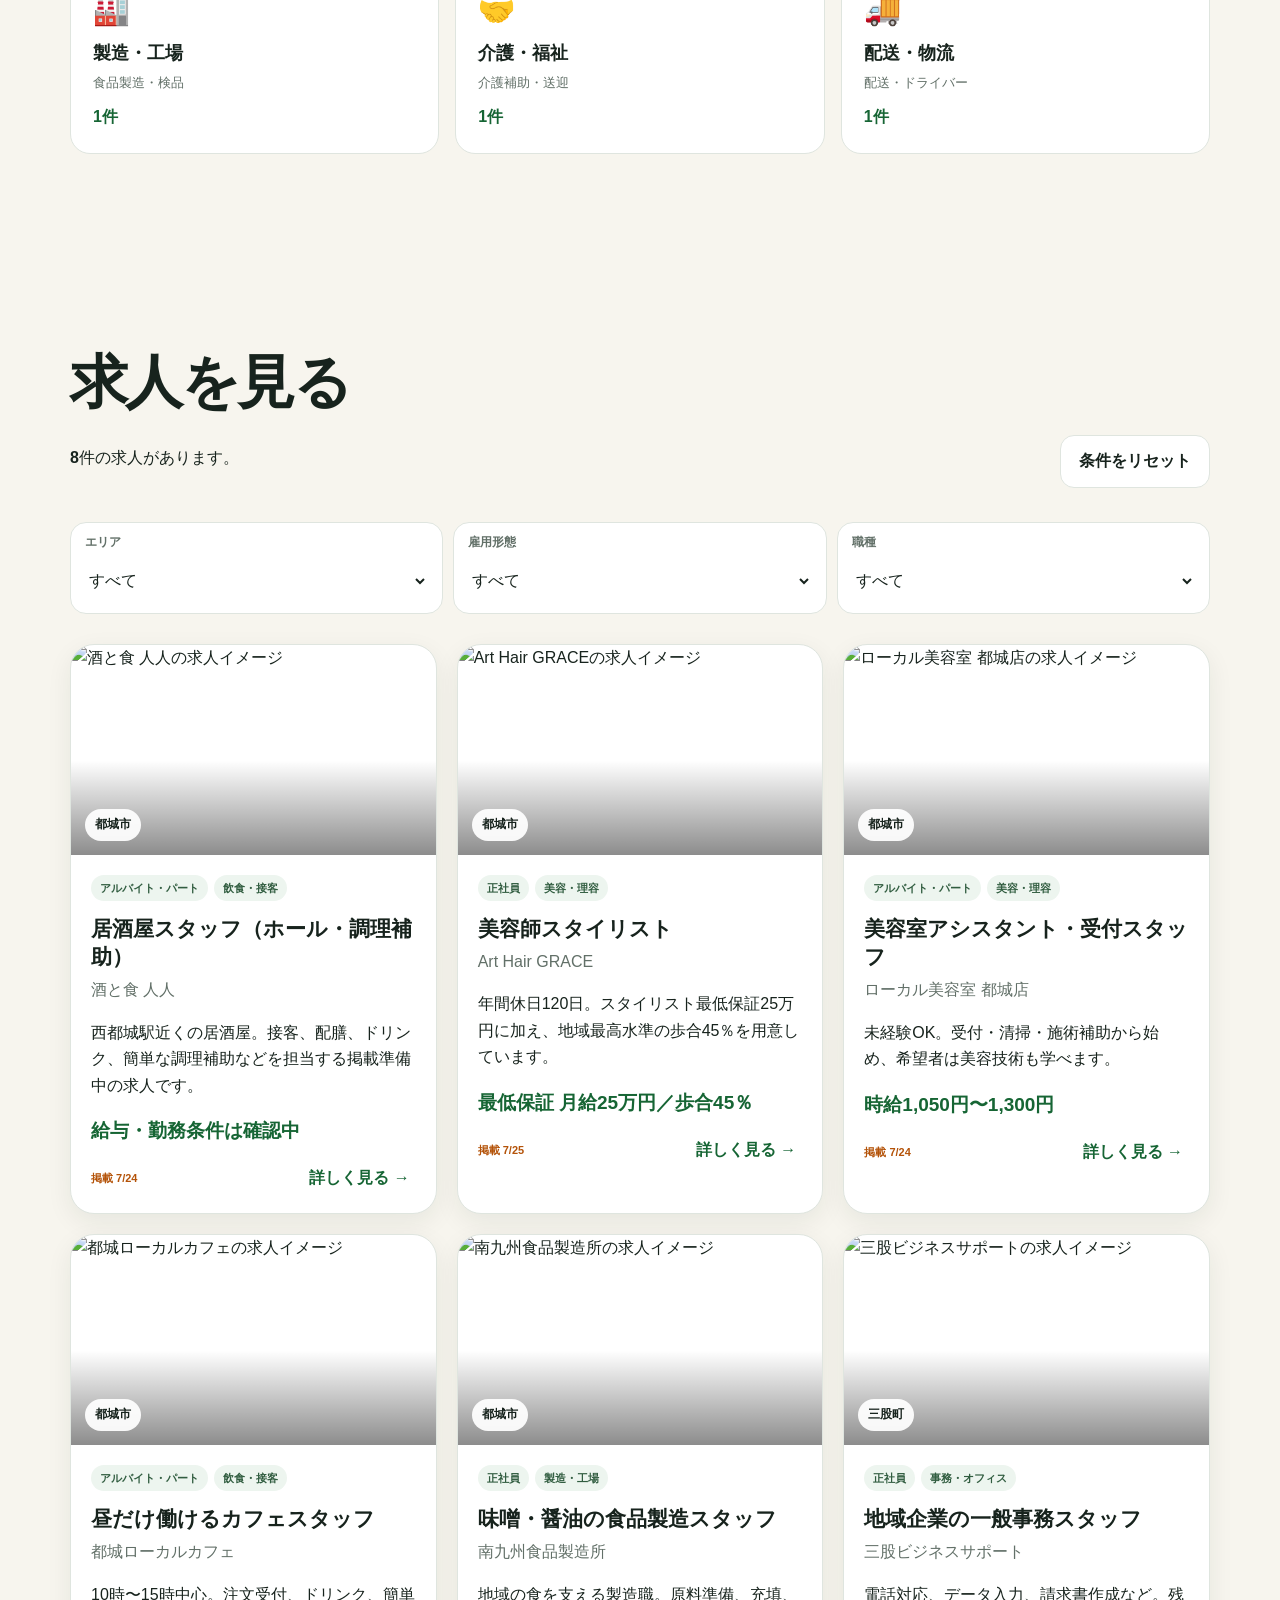
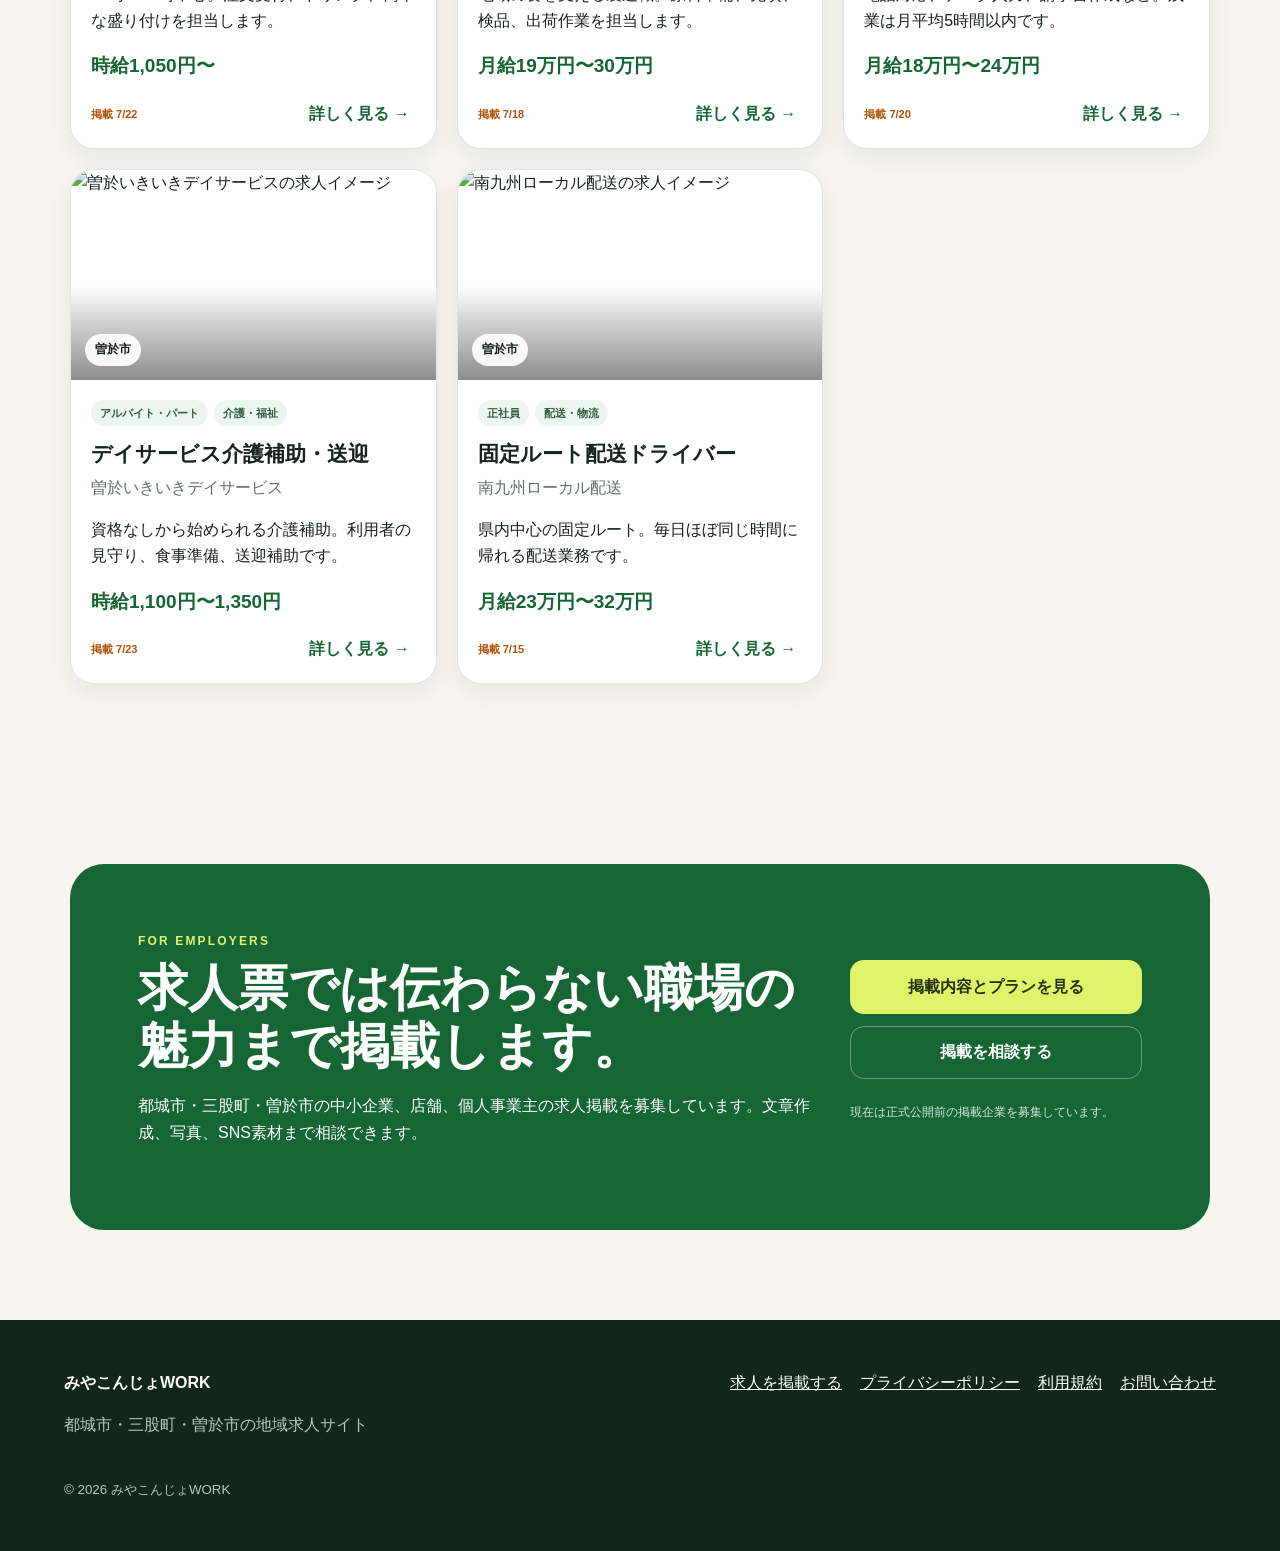
==== commit 41d1688f: "トップの訴求を具体化" ====
--- a/index.html
+++ b/index.html
@@ -3,7 +3,7 @@
 <head>
   <meta charset="utf-8">
   <meta name="viewport" content="width=device-width, initial-scale=1">
-  <meta name="description" content="都城市・三股町・曽於市に特化した地域求人サイト。地元企業の仕事を、条件・雰囲気・働き方から探せます。">
+  <meta name="description" content="給料だけでは分からない、職場の人と雰囲気まで見える。都城・三股・曽於の地域求人サイト。">
   <title>みやこんじょWORK｜都城・三股・曽於の求人</title>
   <link rel="preconnect" href="https://images.unsplash.com">
   <link rel="stylesheet" href="style.css">
@@ -19,8 +19,8 @@
     <section class="hero">
       <div class="hero-inner">
         <p class="eyebrow">LOCAL JOBS, REAL STORIES.</p>
-        <h1>近くで働くを、<br><span>もっと分かりやすく。</span></h1>
-        <p class="hero-copy">都城市・三股町・曽於市の仕事だけ。給与や休日だけでなく、職場の雰囲気まで分かる地域求人サイトです。</p>
+        <h1>給料だけでは分からない、<br><span>職場の人と雰囲気まで見える。</span></h1>
+        <p class="hero-copy">都城・三股・曽於に絞り、仕事内容、休日、職場写真、スタッフの声まで伝える地域求人サイトです。</p>
         <form class="hero-search" id="heroSearch">
           <label><span>キーワード</span><input id="heroKeyword" type="search" placeholder="例：美容、事務、未経験"></label>
           <label><span>エリア</span><select id="heroArea"><option value="">すべて</option><option value="都城市">都城市</option><option value="三股町">三股町</option><option value="曽於市">曽於市</option></select></label>
@@ -55,8 +55,8 @@
 
     <section class="section employer-section" id="employers">
       <div class="employer-card">
-        <div><p class="eyebrow">FOR EMPLOYERS</p><h2>地元で働きたい人に、きちんと届く求人を。</h2><p>都城市・三股町・曽於市の中小企業、店舗、個人事業主の求人掲載を募集しています。求人ページの文章や写真もまとめて整えます。</p></div>
-        <div class="employer-actions"><a class="primary-button" href="employers.html">求人掲載の案内を見る</a><a class="secondary-button" href="employers.html#apply">掲載を相談する</a><p class="small-note">現在、正式公開に向けた掲載企業を募集しています。</p></div>
+        <div><p class="eyebrow">FOR EMPLOYERS</p><h2>求人票では伝わらない職場の魅力まで掲載します。</h2><p>都城市・三股町・曽於市の中小企業、店舗、個人事業主の求人掲載を募集しています。文章作成、写真、SNS素材まで相談できます。</p></div>
+        <div class="employer-actions"><a class="primary-button" href="employers.html">掲載内容とプランを見る</a><a class="secondary-button" href="employers.html#apply">掲載を相談する</a><p class="small-note">現在は正式公開前の掲載企業を募集しています。</p></div>
       </div>
     </section>
   </main>
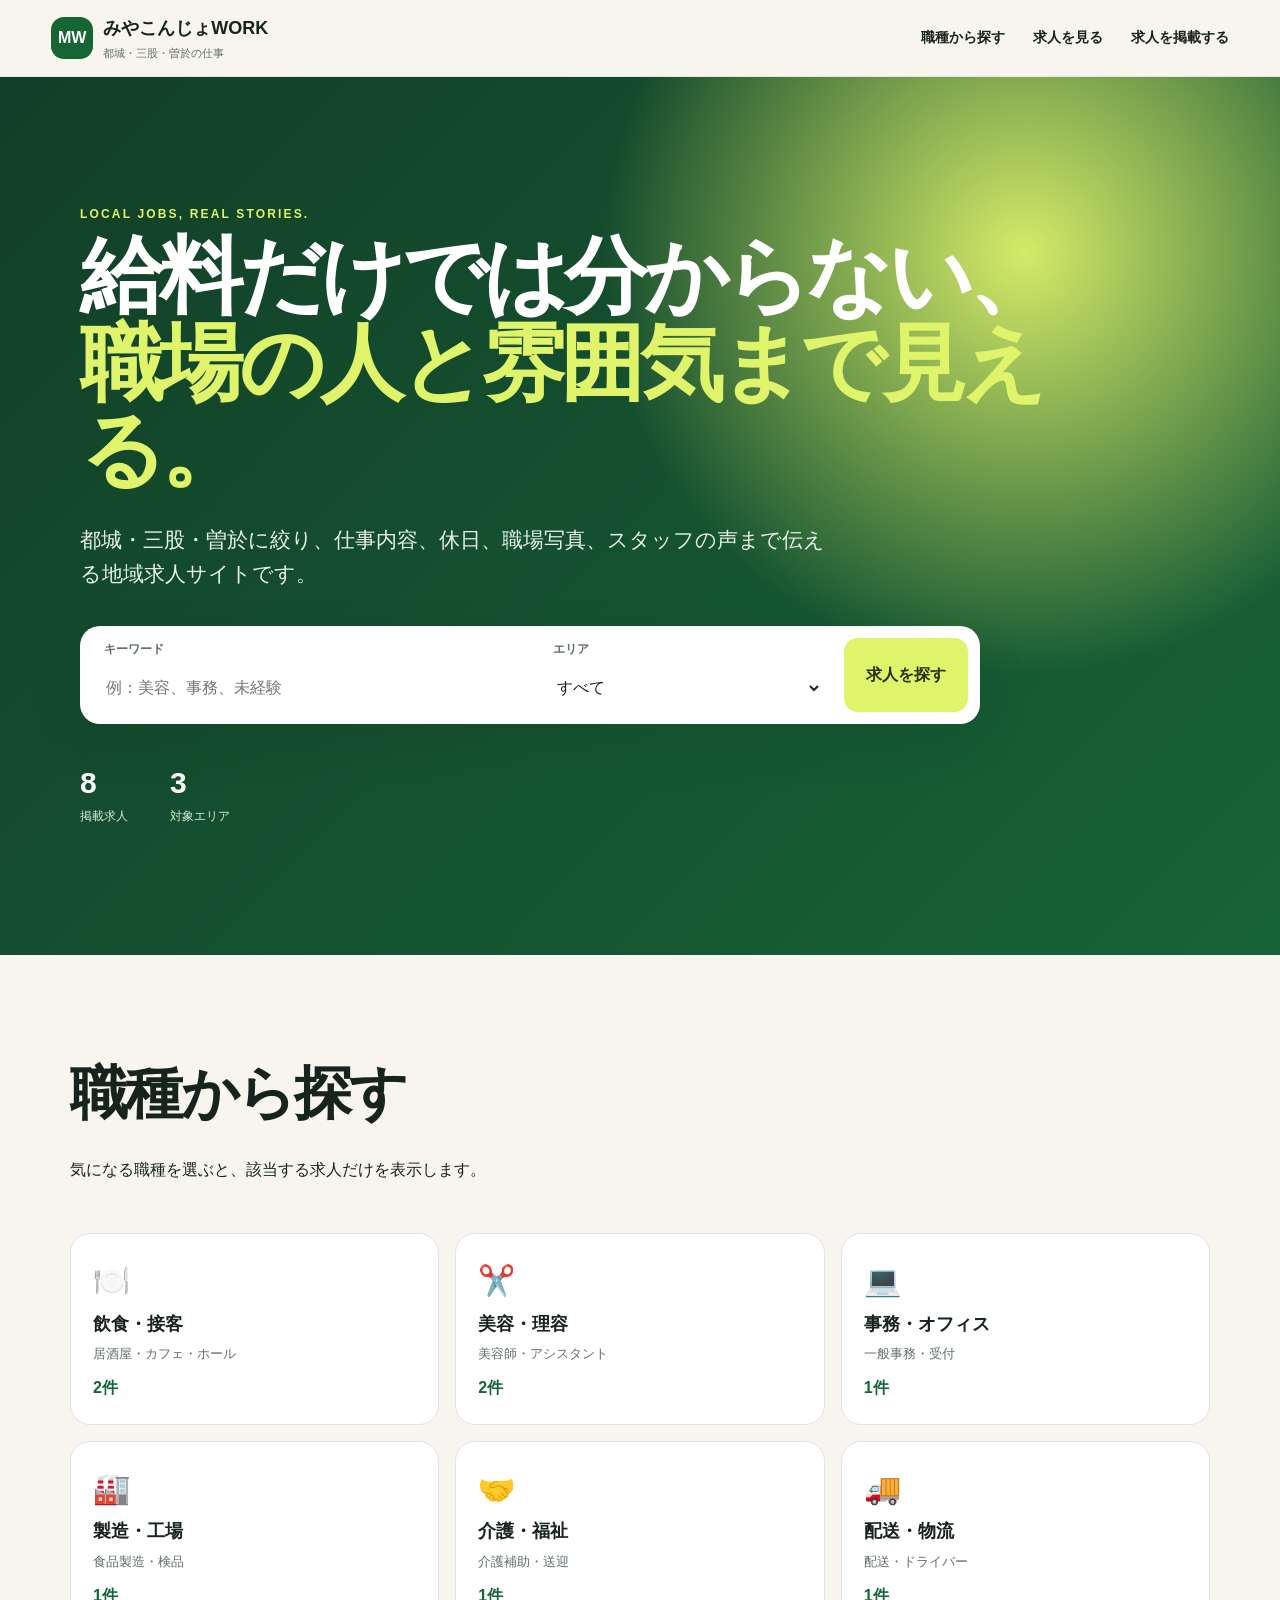
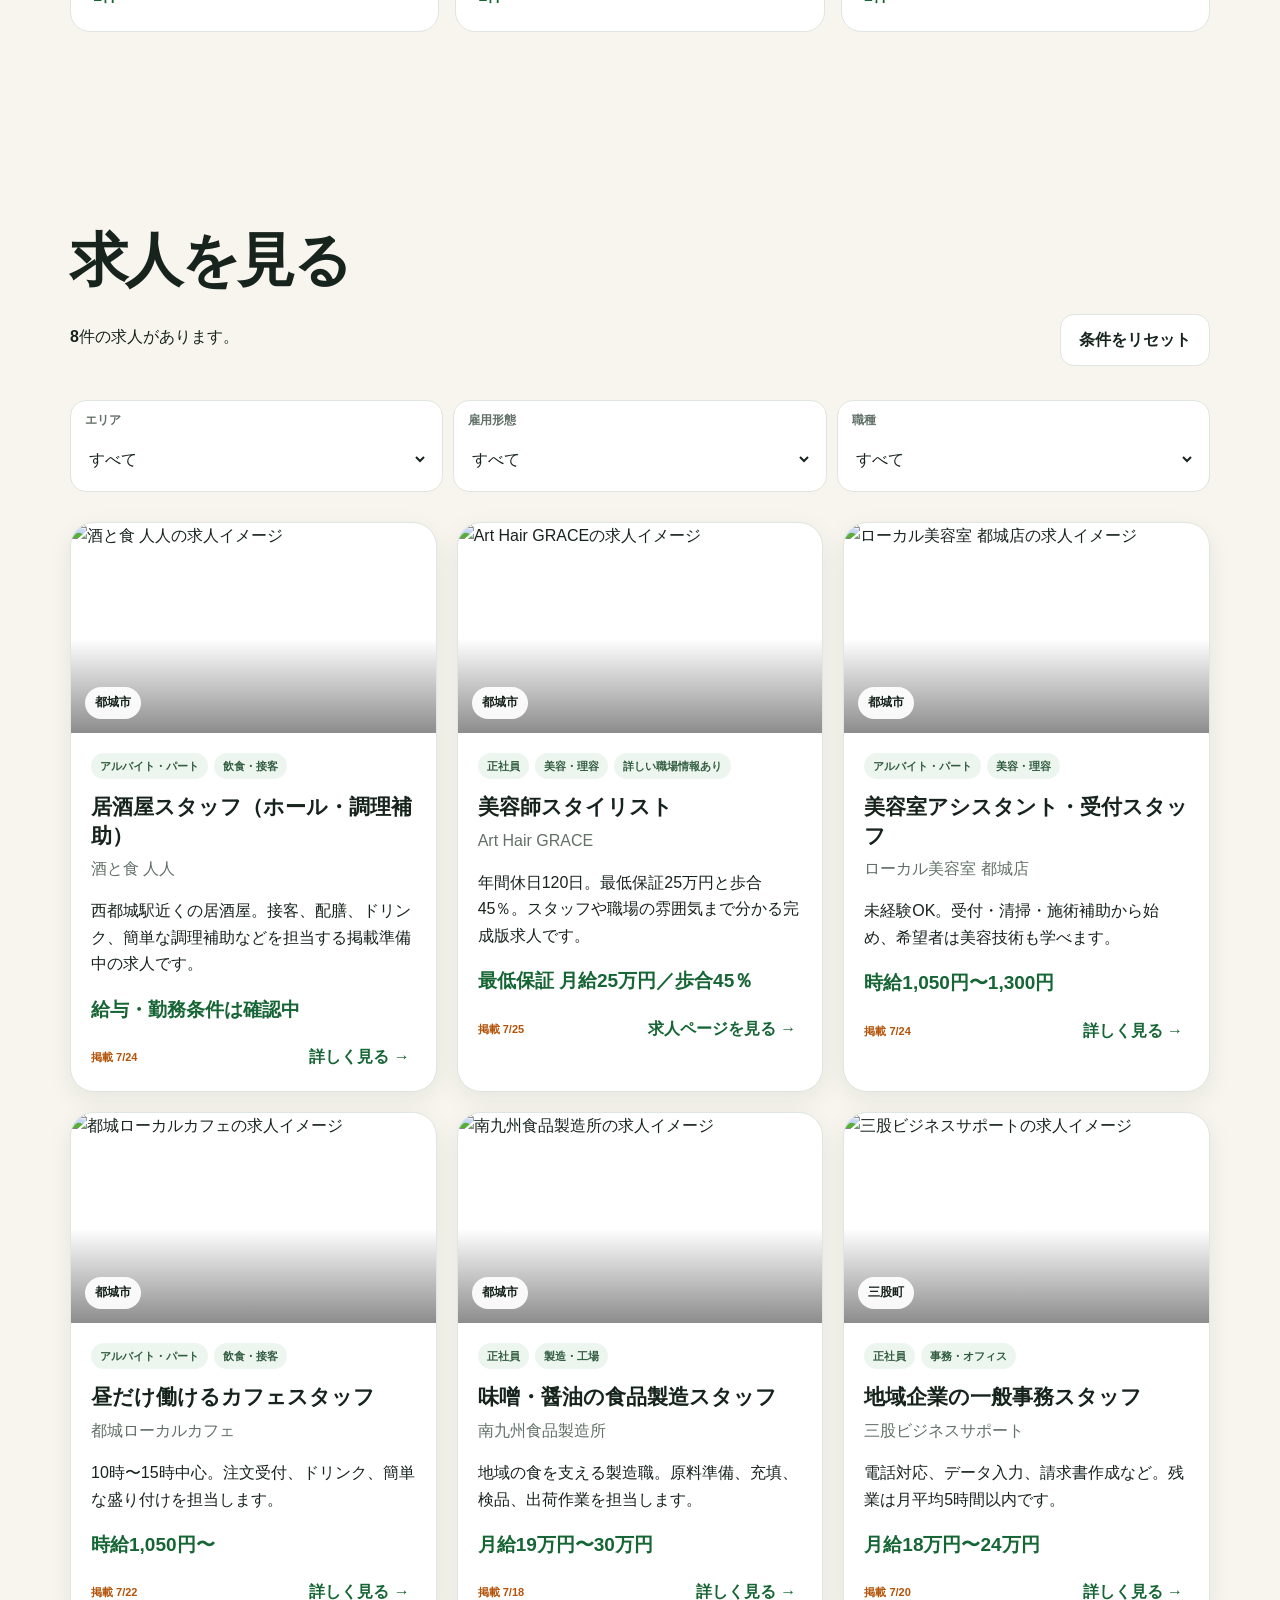
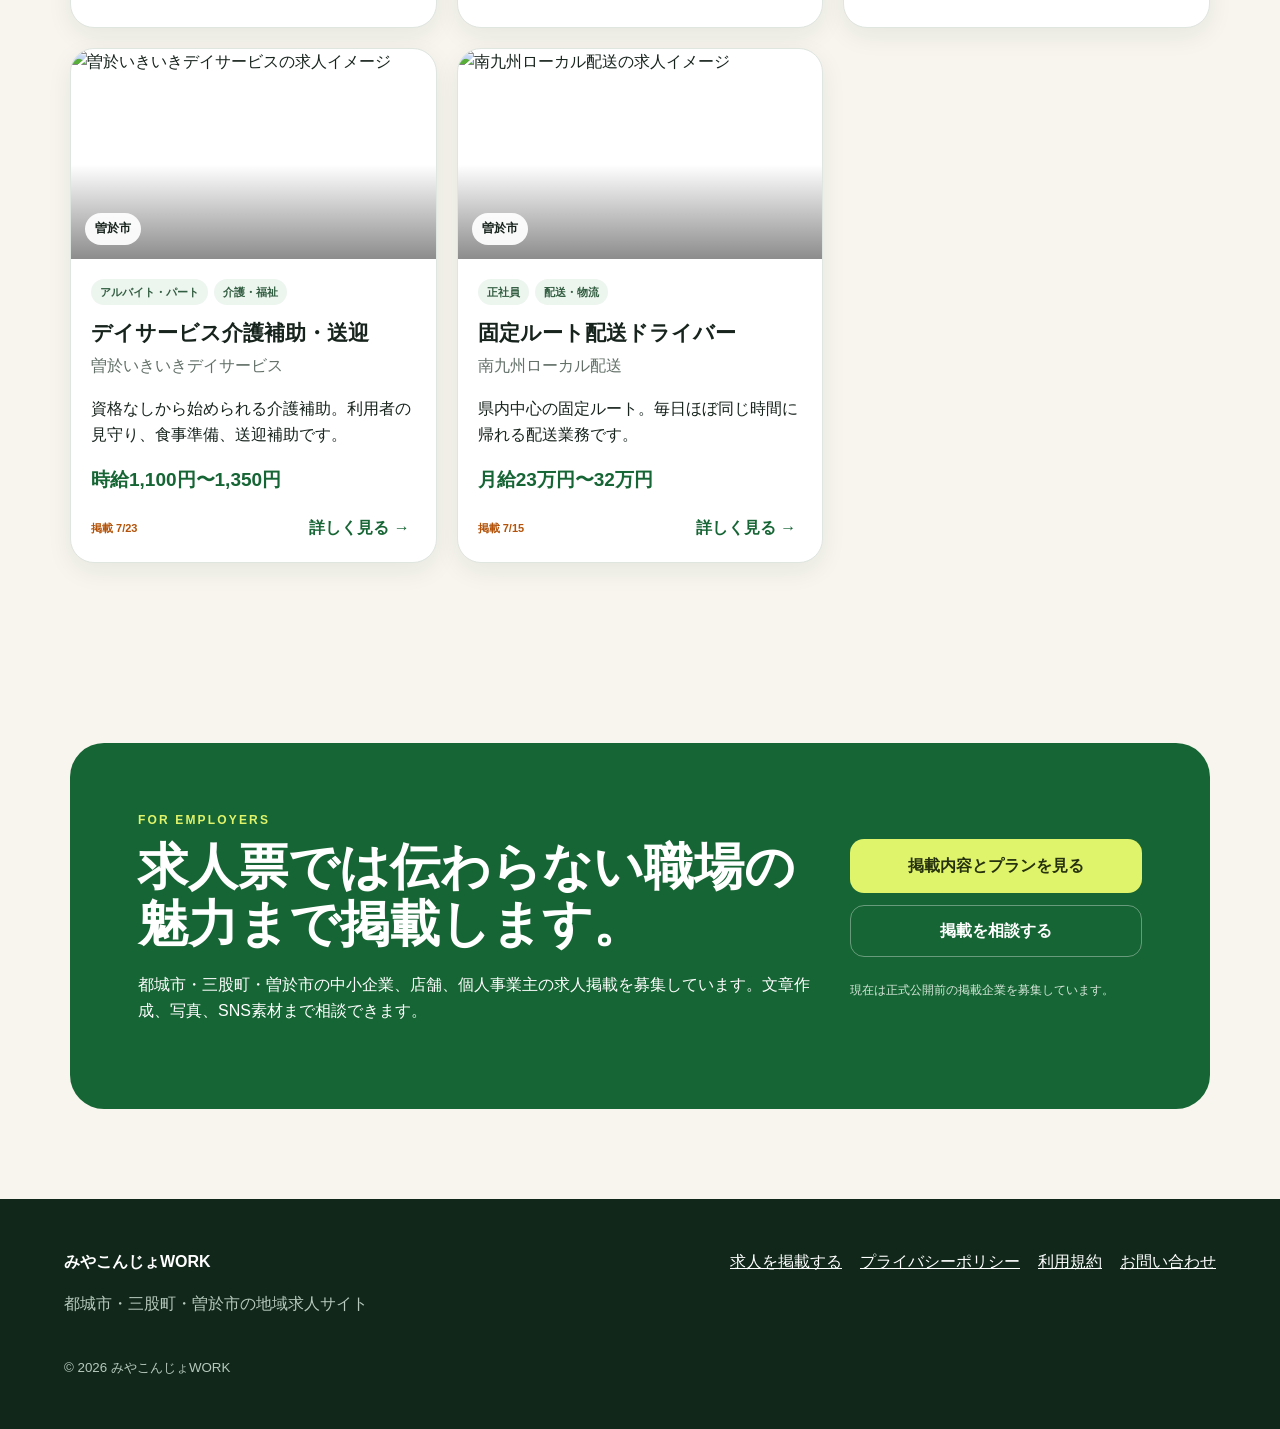
==== commit e9f09541: "問い合わせ先メールをYahooアドレスへ変更" ====
--- a/index.html
+++ b/index.html
@@ -61,7 +61,7 @@
     </section>
   </main>
 
-  <footer class="site-footer"><div><strong>みやこんじょWORK</strong><p>都城市・三股町・曽於市の地域求人サイト</p></div><nav><a href="employers.html">求人を掲載する</a><a href="privacy.html">プライバシーポリシー</a><a href="terms.html">利用規約</a><a href="mailto:yosuke8110@gmail.com">お問い合わせ</a></nav><small>© 2026 みやこんじょWORK</small></footer>
+  <footer class="site-footer"><div><strong>みやこんじょWORK</strong><p>都城市・三股町・曽於市の地域求人サイト</p></div><nav><a href="employers.html">求人を掲載する</a><a href="privacy.html">プライバシーポリシー</a><a href="terms.html">利用規約</a><a href="mailto:weeds_skillup_0128@yahoo.co.jp">お問い合わせ</a></nav><small>© 2026 みやこんじょWORK</small></footer>
   <dialog id="jobDialog" class="job-dialog"><div id="jobDialogContent"></div><button id="closeDialog" class="dialog-close" aria-label="閉じる">×</button></dialog><div class="toast" id="toast" role="status" aria-live="polite"></div>
   <script src="script.js"></script><script src="store-images.js"></script><script src="categories.js"></script>
 </body>
--- a/style.css
+++ b/style.css
@@ -1 +1,2 @@
-:root{--ink:#17231d;--muted:#627068;--green:#166534;--lime:#dff36b;--cream:#f7f5ee;--white:#fff;--line:#dfe5df;--shadow:0 18px 50px rgba(20,45,32,.12);--radius:24px}*{box-sizing:border-box}html{scroll-behavior:smooth}body{margin:0;font-family:-apple-system,BlinkMacSystemFont,"Hiragino Kaku Gothic ProN","Yu Gothic",Meiryo,sans-serif;color:var(--ink);background:var(--cream);line-height:1.65}button,input,select,textarea{font:inherit}button,a{touch-action:manipulation}.site-header{position:sticky;top:0;z-index:50;display:flex;align-items:center;justify-content:space-between;padding:14px clamp(18px,4vw,52px);background:rgba(247,245,238,.94);backdrop-filter:blur(14px);border-bottom:1px solid rgba(23,35,29,.08)}.brand{display:flex;gap:10px;align-items:center;color:var(--ink);text-decoration:none}.brand-mark{display:grid;place-items:center;width:42px;height:42px;border-radius:13px;background:var(--green);color:#fff;font-weight:900}.brand strong,.brand small{display:block}.brand strong{font-size:18px}.brand small{font-size:11px;color:var(--muted)}.main-nav{display:flex;gap:28px}.main-nav a{color:var(--ink);font-size:14px;font-weight:800;text-decoration:none}.nav-button{display:none;border:1px solid var(--line);border-radius:12px;background:#fff;padding:8px 12px}.hero{background:radial-gradient(circle at 80% 20%,rgba(223,243,107,.95),transparent 34%),linear-gradient(135deg,#123f27,#176338);color:#fff;padding:clamp(68px,10vw,132px) 20px}.hero-inner{max-width:1120px;margin:auto}.eyebrow{margin:0 0 8px;font-size:12px;font-weight:900;letter-spacing:.18em;color:#547060}.hero .eyebrow{color:var(--lime)}.hero h1{max-width:820px;margin:0;font-size:clamp(44px,8vw,94px);line-height:1.02;letter-spacing:-.055em}.hero h1 span{color:var(--lime)}.hero-copy{max-width:680px;margin:28px 0 34px;font-size:clamp(16px,2vw,21px);color:#e8f3eb}.hero-search{display:grid;grid-template-columns:1.2fr .8fr auto;gap:10px;max-width:900px;padding:12px;background:#fff;border-radius:20px;box-shadow:var(--shadow)}label span{display:block;margin-bottom:6px;font-size:12px;font-weight:900;color:var(--muted)}.hero-search label{padding:2px 12px}.hero-search input,.hero-search select,.filters input,.filters select,.employer-form input,.employer-form select,.employer-form textarea{width:100%;min-height:44px;border:0;background:transparent;color:var(--ink);outline:none}.hero-search button,.primary-button{display:inline-flex;align-items:center;justify-content:center;border:0;border-radius:14px;background:var(--lime);color:#26310d;padding:14px 22px;font-weight:900;text-decoration:none;cursor:pointer}.hero-stats{display:flex;gap:42px;margin-top:34px}.hero-stats div{display:flex;flex-direction:column}.hero-stats strong{font-size:30px}.hero-stats span{font-size:12px;color:#d5e9da}.section{max-width:1180px;margin:auto;padding:90px 20px}.section-heading{display:flex;align-items:end;justify-content:space-between;gap:20px;margin-bottom:34px}.section-heading h2{margin:0;font-size:clamp(34px,5vw,58px);letter-spacing:-.045em}.ghost-button,.secondary-button{display:inline-flex;align-items:center;justify-content:center;border:1px solid var(--line);border-radius:14px;background:#fff;color:var(--ink);padding:12px 18px;font-weight:800;text-decoration:none;cursor:pointer}.filters{display:grid;grid-template-columns:repeat(3,minmax(0,1fr));gap:10px;margin-bottom:30px}.filters label{background:#fff;border:1px solid var(--line);border-radius:16px;padding:10px 14px}.job-grid{display:grid;grid-template-columns:repeat(3,minmax(0,1fr));gap:20px}.job-card{overflow:hidden;background:#fff;border:1px solid var(--line);border-radius:var(--radius);box-shadow:0 8px 26px rgba(20,45,32,.07);transition:transform .2s ease,box-shadow .2s ease}.job-card:hover{transform:translateY(-4px);box-shadow:var(--shadow)}.job-card-image{position:relative;height:210px;overflow:hidden}.job-card-image img{width:100%;height:100%;object-fit:cover}.job-card-image::after{content:"";position:absolute;inset:0;background:linear-gradient(transparent 55%,rgba(0,0,0,.45))}.area-badge{position:absolute;left:14px;bottom:14px;z-index:2;background:rgba(255,255,255,.93);border-radius:999px;padding:6px 10px;font-size:12px;font-weight:900}.job-card-body{padding:20px}.job-meta{display:flex;flex-wrap:wrap;gap:6px}.tag{border-radius:999px;background:#edf5ef;padding:4px 9px;font-size:11px;font-weight:800;color:#315d40}.job-card h3{margin:14px 0 6px;font-size:21px;line-height:1.35}.company{margin:0 0 15px;color:var(--muted)}.salary{font-size:19px;font-weight:900;color:var(--green)}.job-card-footer{display:flex;align-items:center;justify-content:space-between;margin-top:18px}.detail-button{border:0;background:transparent;color:var(--green);font-weight:900;cursor:pointer}.new-label{font-size:11px;color:#b45309;font-weight:900}.empty-state{text-align:center;padding:70px 20px;background:#fff;border-radius:var(--radius)}.employer-card{display:grid;grid-template-columns:1.4fr .6fr;gap:30px;padding:clamp(30px,6vw,68px);border-radius:34px;background:var(--green);color:#fff}.employer-card h2{margin:0 0 18px;font-size:clamp(30px,4vw,50px);line-height:1.15}.employer-card .eyebrow{color:var(--lime)}.employer-actions{display:flex;flex-direction:column;gap:12px;justify-content:center}.employer-actions .secondary-button{background:transparent;color:#fff;border-color:rgba(255,255,255,.35)}.employer-actions .small-note{color:#d6e7da}.site-footer{display:grid;grid-template-columns:1fr auto;gap:24px;padding:50px clamp(20px,5vw,70px);background:#10271a;color:#fff}.site-footer p,.site-footer small{color:#b6c9bc}.site-footer nav{display:flex;flex-wrap:wrap;gap:18px}.site-footer a{color:#fff}.site-footer small{grid-column:1/-1}.job-dialog{width:min(760px,calc(100% - 24px));max-height:90vh;border:0;border-radius:26px;padding:0;box-shadow:0 30px 90px rgba(0,0,0,.35)}.job-dialog::backdrop{background:rgba(3,16,9,.72);backdrop-filter:blur(4px)}.dialog-close{position:sticky;float:right;right:14px;bottom:14px;width:48px;height:48px;border:0;border-radius:50%;background:var(--ink);color:#fff;font-size:28px;cursor:pointer}.dialog-hero{height:300px}.dialog-hero img{width:100%;height:100%;object-fit:cover}.dialog-body{padding:28px}.dialog-body h2{margin:8px 0;font-size:34px;line-height:1.2}.dialog-summary{font-size:18px}.detail-grid{display:grid;grid-template-columns:repeat(2,1fr);gap:12px;margin:24px 0}.detail-grid div{padding:15px;border-radius:14px;background:var(--cream)}.detail-grid strong,.detail-grid span{display:block}.detail-grid span{color:var(--muted)}.apply-box{margin-top:26px;padding:20px;border-radius:18px;background:#edf8ef}.apply-actions{display:flex;gap:10px;flex-wrap:wrap;margin-top:14px}.small-note{font-size:12px;color:var(--muted)}.category-grid{display:grid;grid-template-columns:repeat(3,minmax(0,1fr));gap:16px}.category-card{display:grid;gap:4px;text-align:left;padding:22px;border:1px solid var(--line);border-radius:20px;background:#fff;color:var(--ink);cursor:pointer}.category-card:hover,.category-card.active{border-color:var(--green);box-shadow:0 10px 30px rgba(20,45,32,.1)}.category-card.active{background:#edf8ef}.category-icon{font-size:30px}.category-card strong{font-size:18px}.category-card small{color:var(--muted)}.category-card b{margin-top:6px;color:var(--green)}.employer-hero{padding:90px 20px;background:linear-gradient(135deg,#123f27,#176338);color:#fff}.employer-hero-inner{max-width:1100px;margin:auto}.employer-hero h1{margin:0;max-width:900px;font-size:clamp(42px,7vw,80px);line-height:1.05}.employer-hero h1 span{color:var(--lime)}.employer-hero p{max-width:760px}.light-note{color:#d6e7da}.dark-outline{background:transparent;color:#fff;border-color:rgba(255,255,255,.35)}.feature-grid,.info-check-grid{display:grid;grid-template-columns:repeat(3,minmax(0,1fr));gap:18px}.feature-grid article,.info-check-grid div{padding:26px;border:1px solid var(--line);border-radius:20px;background:#fff}.feature-grid span{font-size:34px;font-weight:900;color:#aec43b}.feature-grid h3{margin:8px 0}.guide-section{max-width:none;background:#fff}.guide-section>.section-heading,.steps{max-width:1140px;margin-left:auto;margin-right:auto}.steps{display:grid;grid-template-columns:repeat(3,1fr);gap:20px}.steps article{padding:30px;border-radius:var(--radius);background:var(--cream)}.steps span{font-size:44px;font-weight:900;color:#aec43b}.steps h3{margin:8px 0;font-size:23px}.application-section{display:grid;grid-template-columns:.7fr 1.3fr;gap:36px;align-items:start}.application-intro{position:sticky;top:100px}.application-intro h2{font-size:clamp(34px,5vw,58px);margin:0}.employer-form{display:grid;gap:14px;padding:28px;border:1px solid var(--line);border-radius:26px;background:#fff}.employer-form label:not(.consent-check){display:block;padding:10px 14px;border:1px solid var(--line);border-radius:16px;background:#fff}.employer-form textarea{resize:vertical;padding-top:8px}.form-grid-two{display:grid;grid-template-columns:1fr 1fr;gap:14px}.consent-check{display:flex;gap:10px;align-items:flex-start}.consent-check input{margin-top:5px}.large-button{width:100%;font-size:17px}.toast{position:fixed;left:50%;bottom:24px;z-index:100;transform:translate(-50%,120px);padding:12px 18px;border-radius:999px;background:#17231d;color:#fff;opacity:0;transition:.25s}.toast.show{transform:translate(-50%,0);opacity:1}@media(max-width:900px){.main-nav{display:none;position:absolute;right:16px;top:66px;flex-direction:column;gap:0;padding:10px;background:#fff;border:1px solid var(--line);border-radius:16px;box-shadow:var(--shadow)}.main-nav.open{display:flex}.main-nav a{padding:10px 14px}.nav-button{display:block}.hero-search{grid-template-columns:1fr}.filters{grid-template-columns:repeat(2,1fr)}.job-grid{grid-template-columns:repeat(2,1fr)}.employer-card,.application-section{grid-template-columns:1fr}.application-intro{position:static}.feature-grid,.info-check-grid{grid-template-columns:repeat(2,1fr)}}@media(max-width:620px){.hero{padding-top:72px}.hero-stats{gap:20px}.hero-stats strong{font-size:24px}.section{padding:68px 16px}.filters,.job-grid,.steps,.category-grid,.feature-grid,.info-check-grid,.form-grid-two{grid-template-columns:1fr}.section-heading{align-items:start;flex-direction:column}.job-card-image{height:230px}.site-footer{grid-template-columns:1fr}.detail-grid{grid-template-columns:1fr}.dialog-hero{height:230px}.dialog-body{padding:22px}.dialog-body h2{font-size:27px}.employer-hero{padding-top:70px}.employer-form{padding:18px}}+@import url("enhancements.css");
+:root{--ink:#17231d;--muted:#627068;--green:#166534;--lime:#dff36b;--cream:#f7f5ee;--white:#fff;--line:#dfe5df;--shadow:0 18px 50px rgba(20,45,32,.12);--radius:24px}*{box-sizing:border-box}html{scroll-behavior:smooth}body{margin:0;font-family:-apple-system,BlinkMacSystemFont,"Hiragino Kaku Gothic ProN","Yu Gothic",Meiryo,sans-serif;color:var(--ink);background:var(--cream);line-height:1.65}button,input,select,textarea{font:inherit}button,a{touch-action:manipulation}.site-header{position:sticky;top:0;z-index:50;display:flex;align-items:center;justify-content:space-between;padding:14px clamp(18px,4vw,52px);background:rgba(247,245,238,.94);backdrop-filter:blur(14px);border-bottom:1px solid rgba(23,35,29,.08)}.brand{display:flex;gap:10px;align-items:center;color:var(--ink);text-decoration:none}.brand-mark{display:grid;place-items:center;width:42px;height:42px;border-radius:13px;background:var(--green);color:#fff;font-weight:900}.brand strong,.brand small{display:block}.brand strong{font-size:18px}.brand small{font-size:11px;color:var(--muted)}.main-nav{display:flex;gap:28px}.main-nav a{color:var(--ink);font-size:14px;font-weight:800;text-decoration:none}.nav-button{display:none;border:1px solid var(--line);border-radius:12px;background:#fff;padding:8px 12px}.hero{background:radial-gradient(circle at 80% 20%,rgba(223,243,107,.95),transparent 34%),linear-gradient(135deg,#123f27,#176338);color:#fff;padding:clamp(68px,10vw,132px) 20px}.hero-inner{max-width:1120px;margin:auto}.eyebrow{margin:0 0 8px;font-size:12px;font-weight:900;letter-spacing:.18em;color:#547060}.hero .eyebrow{color:var(--lime)}.hero h1{max-width:1050px;margin:0;font-size:clamp(42px,7vw,84px);line-height:1.04;letter-spacing:-.055em}.hero h1 span{color:var(--lime)}.hero-copy{max-width:760px;margin:28px 0 34px;font-size:clamp(16px,2vw,21px);color:#e8f3eb}.hero-search{display:grid;grid-template-columns:1.2fr .8fr auto;gap:10px;max-width:900px;padding:12px;background:#fff;border-radius:20px;box-shadow:var(--shadow)}label span{display:block;margin-bottom:6px;font-size:12px;font-weight:900;color:var(--muted)}.hero-search label{padding:2px 12px}.hero-search input,.hero-search select,.filters input,.filters select,.employer-form input,.employer-form select,.employer-form textarea{width:100%;min-height:44px;border:0;background:transparent;color:var(--ink);outline:none}.hero-search button,.primary-button{display:inline-flex;align-items:center;justify-content:center;border:0;border-radius:14px;background:var(--lime);color:#26310d;padding:14px 22px;font-weight:900;text-decoration:none;cursor:pointer}.hero-stats{display:flex;gap:42px;margin-top:34px}.hero-stats div{display:flex;flex-direction:column}.hero-stats strong{font-size:30px}.hero-stats span{font-size:12px;color:#d5e9da}.section{max-width:1180px;margin:auto;padding:90px 20px}.section-heading{display:flex;align-items:end;justify-content:space-between;gap:20px;margin-bottom:34px}.section-heading h2{margin:0;font-size:clamp(34px,5vw,58px);letter-spacing:-.045em}.ghost-button,.secondary-button{display:inline-flex;align-items:center;justify-content:center;border:1px solid var(--line);border-radius:14px;background:#fff;color:var(--ink);padding:12px 18px;font-weight:800;text-decoration:none;cursor:pointer}.filters{display:grid;grid-template-columns:repeat(3,minmax(0,1fr));gap:10px;margin-bottom:30px}.filters label{background:#fff;border:1px solid var(--line);border-radius:16px;padding:10px 14px}.job-grid{display:grid;grid-template-columns:repeat(3,minmax(0,1fr));gap:20px}.job-card{overflow:hidden;background:#fff;border:1px solid var(--line);border-radius:var(--radius);box-shadow:0 8px 26px rgba(20,45,32,.07);transition:transform .2s ease,box-shadow .2s ease}.job-card:hover{transform:translateY(-4px);box-shadow:var(--shadow)}.job-card-image{position:relative;height:210px;overflow:hidden}.job-card-image img{width:100%;height:100%;object-fit:cover}.job-card-image::after{content:"";position:absolute;inset:0;background:linear-gradient(transparent 55%,rgba(0,0,0,.45))}.area-badge{position:absolute;left:14px;bottom:14px;z-index:2;background:rgba(255,255,255,.93);border-radius:999px;padding:6px 10px;font-size:12px;font-weight:900}.job-card-body{padding:20px}.job-meta{display:flex;flex-wrap:wrap;gap:6px}.tag{border-radius:999px;background:#edf5ef;padding:4px 9px;font-size:11px;font-weight:800;color:#315d40}.job-card h3{margin:14px 0 6px;font-size:21px;line-height:1.35}.company{margin:0 0 15px;color:var(--muted)}.salary{font-size:19px;font-weight:900;color:var(--green)}.job-card-footer{display:flex;align-items:center;justify-content:space-between;margin-top:18px}.detail-button{border:0;background:transparent;color:var(--green);font-weight:900;cursor:pointer}.new-label{font-size:11px;color:#b45309;font-weight:900}.empty-state{text-align:center;padding:70px 20px;background:#fff;border-radius:var(--radius)}.employer-card{display:grid;grid-template-columns:1.4fr .6fr;gap:30px;padding:clamp(30px,6vw,68px);border-radius:34px;background:var(--green);color:#fff}.employer-card h2{margin:0 0 18px;font-size:clamp(30px,4vw,50px);line-height:1.15}.employer-card .eyebrow{color:var(--lime)}.employer-actions{display:flex;flex-direction:column;gap:12px;justify-content:center}.employer-actions .secondary-button{background:transparent;color:#fff;border-color:rgba(255,255,255,.35)}.employer-actions .small-note{color:#d6e7da}.site-footer{display:grid;grid-template-columns:1fr auto;gap:24px;padding:50px clamp(20px,5vw,70px);background:#10271a;color:#fff}.site-footer p,.site-footer small{color:#b6c9bc}.site-footer nav{display:flex;flex-wrap:wrap;gap:18px}.site-footer a{color:#fff}.site-footer small{grid-column:1/-1}.job-dialog{width:min(760px,calc(100% - 24px));max-height:90vh;border:0;border-radius:26px;padding:0;box-shadow:0 30px 90px rgba(0,0,0,.35)}.job-dialog::backdrop{background:rgba(3,16,9,.72);backdrop-filter:blur(4px)}.dialog-close{position:sticky;float:right;right:14px;bottom:14px;width:48px;height:48px;border:0;border-radius:50%;background:var(--ink);color:#fff;font-size:28px;cursor:pointer}.dialog-hero{height:300px}.dialog-hero img{width:100%;height:100%;object-fit:cover}.dialog-body{padding:28px}.dialog-body h2{margin:8px 0;font-size:34px;line-height:1.2}.dialog-summary{font-size:18px}.detail-grid{display:grid;grid-template-columns:repeat(2,1fr);gap:12px;margin:24px 0}.detail-grid div{padding:15px;border-radius:14px;background:var(--cream)}.detail-grid strong,.detail-grid span{display:block}.detail-grid span{color:var(--muted)}.apply-box{margin-top:26px;padding:20px;border-radius:18px;background:#edf8ef}.apply-actions{display:flex;gap:10px;flex-wrap:wrap;margin-top:14px}.small-note{font-size:12px;color:var(--muted)}.category-grid{display:grid;grid-template-columns:repeat(3,minmax(0,1fr));gap:16px}.category-card{display:grid;gap:4px;text-align:left;padding:22px;border:1px solid var(--line);border-radius:20px;background:#fff;color:var(--ink);cursor:pointer}.category-card:hover,.category-card.active{border-color:var(--green);box-shadow:0 10px 30px rgba(20,45,32,.1)}.category-card.active{background:#edf8ef}.category-icon{font-size:30px}.category-card strong{font-size:18px}.category-card small{color:var(--muted)}.category-card b{margin-top:6px;color:var(--green)}.employer-hero{padding:90px 20px;background:linear-gradient(135deg,#123f27,#176338);color:#fff}.employer-hero-inner{max-width:1100px;margin:auto}.employer-hero h1{margin:0;max-width:900px;font-size:clamp(42px,7vw,80px);line-height:1.05}.employer-hero h1 span{color:var(--lime)}.employer-hero p{max-width:760px}.light-note{color:#d6e7da}.dark-outline{background:transparent;color:#fff;border-color:rgba(255,255,255,.35)}.feature-grid,.info-check-grid{display:grid;grid-template-columns:repeat(3,minmax(0,1fr));gap:18px}.feature-grid article,.info-check-grid div{padding:26px;border:1px solid var(--line);border-radius:20px;background:#fff}.feature-grid span{font-size:34px;font-weight:900;color:#aec43b}.feature-grid h3{margin:8px 0}.guide-section{max-width:none;background:#fff}.guide-section>.section-heading,.steps{max-width:1140px;margin-left:auto;margin-right:auto}.steps{display:grid;grid-template-columns:repeat(3,1fr);gap:20px}.steps article{padding:30px;border-radius:var(--radius);background:var(--cream)}.steps span{font-size:44px;font-weight:900;color:#aec43b}.steps h3{margin:8px 0;font-size:23px}.application-section{display:grid;grid-template-columns:.7fr 1.3fr;gap:36px;align-items:start}.application-intro{position:sticky;top:100px}.application-intro h2{font-size:clamp(34px,5vw,58px);margin:0}.employer-form{display:grid;gap:14px;padding:28px;border:1px solid var(--line);border-radius:26px;background:#fff}.employer-form label:not(.consent-check){display:block;padding:10px 14px;border:1px solid var(--line);border-radius:16px;background:#fff}.employer-form textarea{resize:vertical;padding-top:8px}.form-grid-two{display:grid;grid-template-columns:1fr 1fr;gap:14px}.consent-check{display:flex;gap:10px;align-items:flex-start}.consent-check input{margin-top:5px}.large-button{width:100%;font-size:17px}.toast{position:fixed;left:50%;bottom:24px;z-index:100;transform:translate(-50%,120px);padding:12px 18px;border-radius:999px;background:#17231d;color:#fff;opacity:0;transition:.25s}.toast.show{transform:translate(-50%,0);opacity:1}@media(max-width:900px){.main-nav{display:none;position:absolute;right:16px;top:66px;flex-direction:column;gap:0;padding:10px;background:#fff;border:1px solid var(--line);border-radius:16px;box-shadow:var(--shadow)}.main-nav.open{display:flex}.main-nav a{padding:10px 14px}.nav-button{display:block}.hero-search{grid-template-columns:1fr}.filters{grid-template-columns:repeat(2,1fr)}.job-grid{grid-template-columns:repeat(2,1fr)}.employer-card,.application-section{grid-template-columns:1fr}.application-intro{position:static}.feature-grid,.info-check-grid{grid-template-columns:repeat(2,1fr)}}@media(max-width:620px){.hero{padding-top:72px}.hero-stats{gap:20px}.hero-stats strong{font-size:24px}.section{padding:68px 16px}.filters,.job-grid,.steps,.category-grid,.feature-grid,.info-check-grid,.form-grid-two{grid-template-columns:1fr}.section-heading{align-items:start;flex-direction:column}.job-card-image{height:230px}.site-footer{grid-template-columns:1fr}.detail-grid{grid-template-columns:1fr}.dialog-hero{height:230px}.dialog-body{padding:22px}.dialog-body h2{font-size:27px}.employer-hero{padding-top:70px}.employer-form{padding:18px}}
